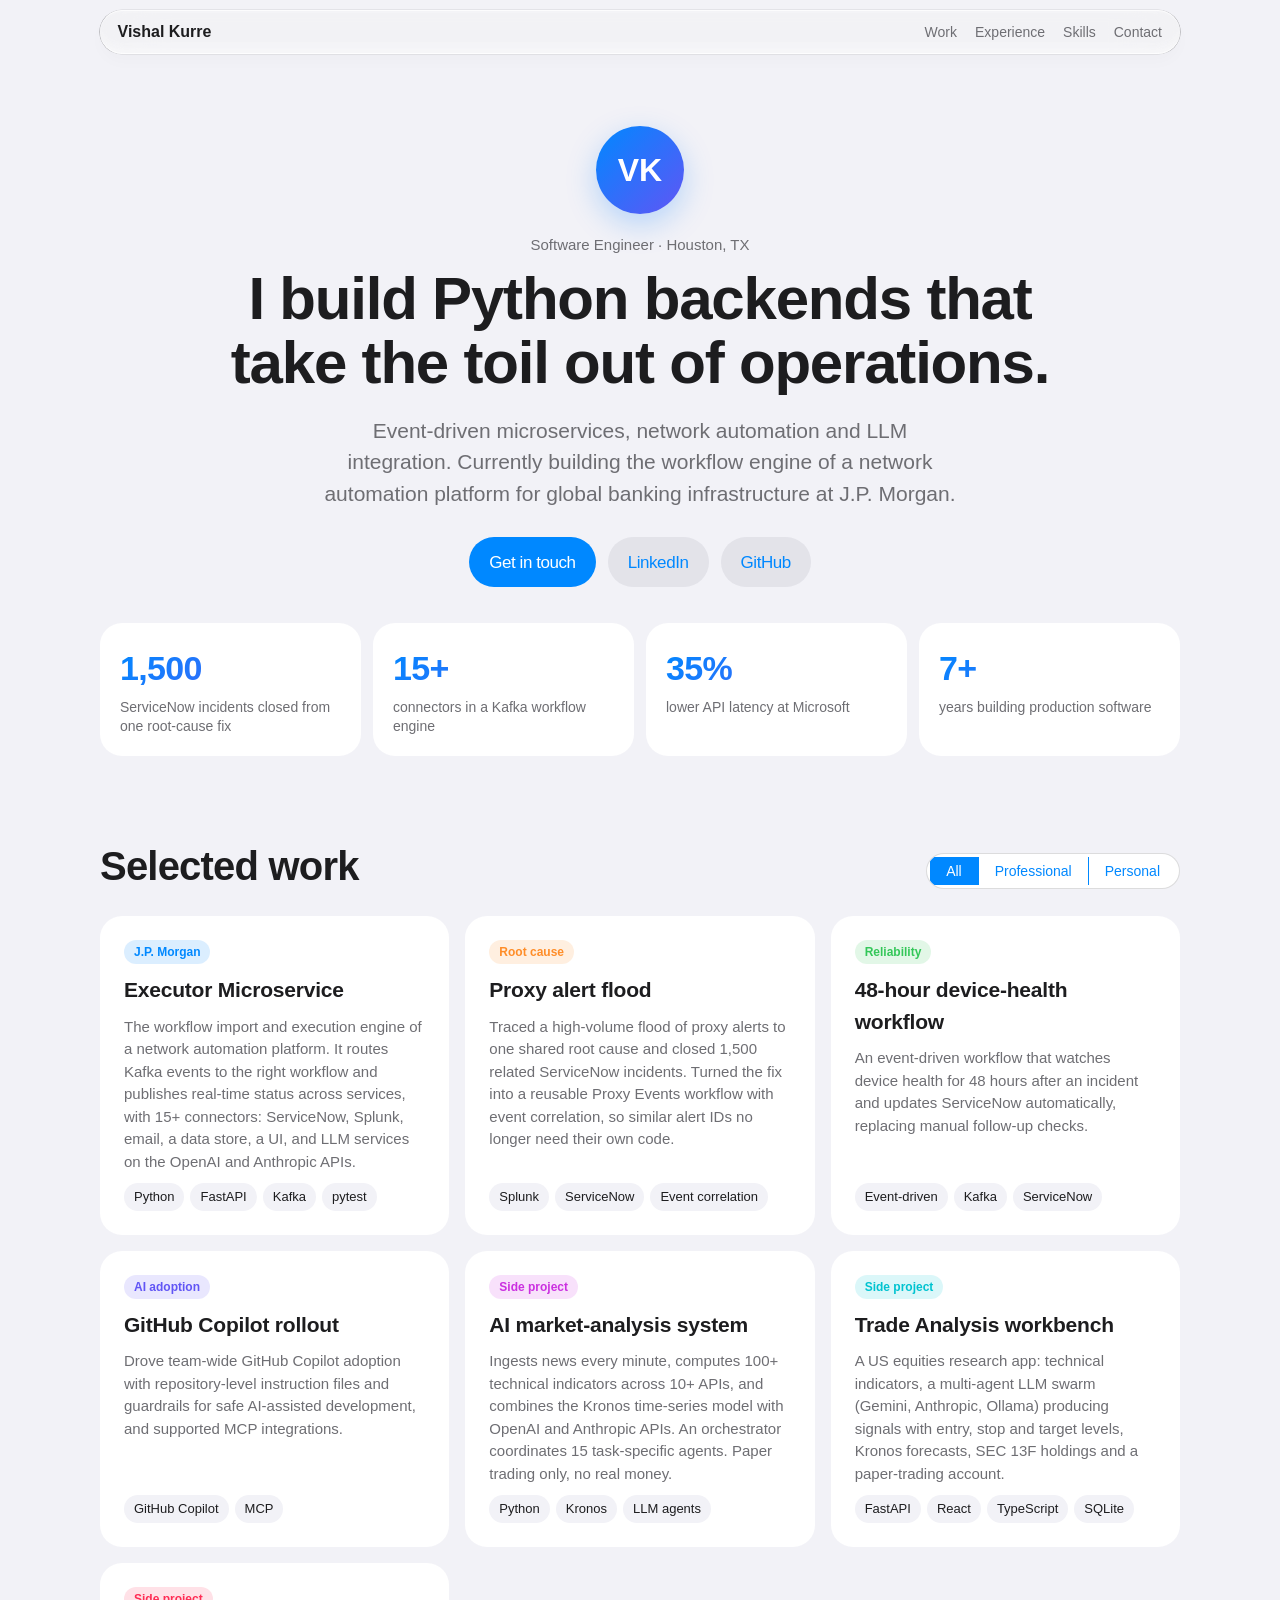
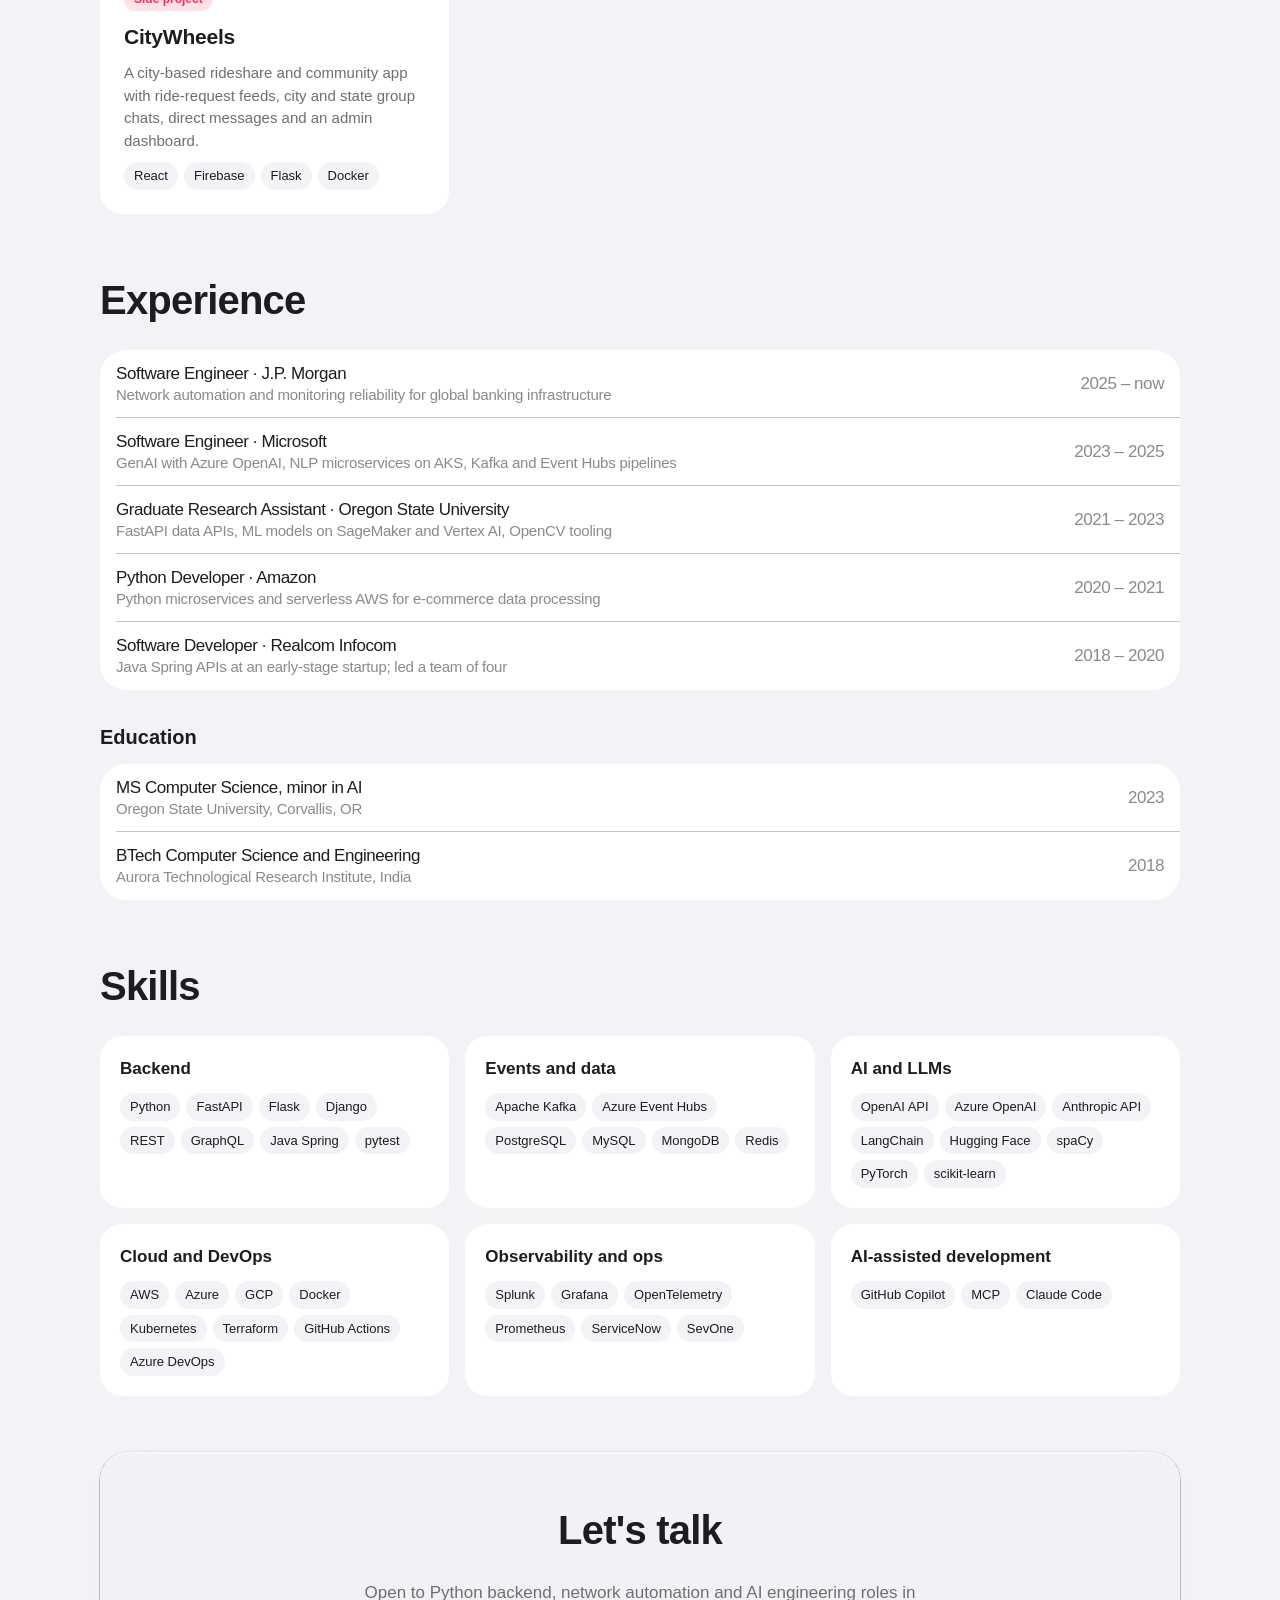
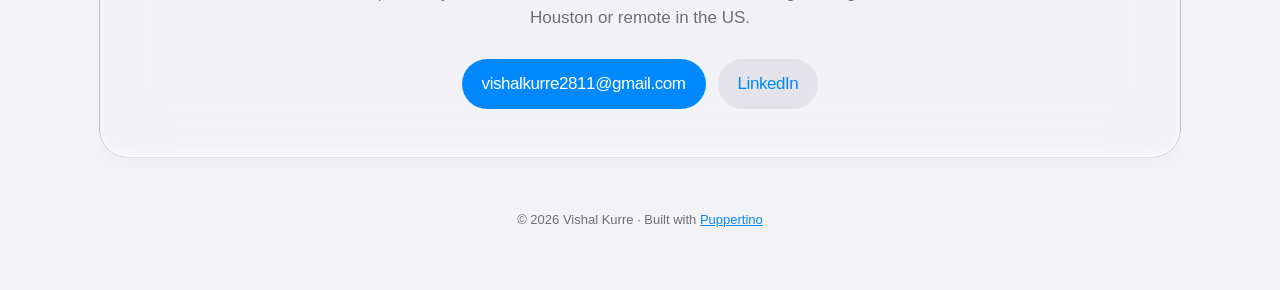
==== index.html @ 37b9452c "Add portfolio site built with Puppertino Co-Authored-By: Claude Opus 5.5 <noreply@anthropic.com>" ====
<!doctype html>
<html lang="en">
<head>
  <meta charset="utf-8">
  <meta name="viewport" content="width=device-width, initial-scale=1">
  <title>Vishal Kurre · Software Engineer</title>
  <meta name="description" content="Vishal Kurre, Software Engineer in Houston, TX. Python backends, event-driven microservices, network automation and LLM integration.">
  <meta property="og:title" content="Vishal Kurre · Software Engineer">
  <meta property="og:description" content="Python backends, event-driven microservices, network automation and LLM integration.">
  <meta property="og:type" content="website">
  <meta name="theme-color" content="#f2f2f7" media="(prefers-color-scheme: light)">
  <meta name="theme-color" content="#000000" media="(prefers-color-scheme: dark)">
  <link rel="icon" href="data:image/svg+xml,<svg xmlns='http://www.w3.org/2000/svg' viewBox='0 0 64 64'><rect width='64' height='64' rx='14' fill='%23007AFF'/><text x='32' y='42' font-family='-apple-system,Helvetica,Arial' font-size='28' font-weight='700' fill='white' text-anchor='middle'>VK</text></svg>">
  <link rel="stylesheet" href="assets/puppertino.css">
  <link rel="stylesheet" href="assets/styles.css">
</head>
<body class="p-auto-dark-mode">

  <header class="nav p-glass-sm">
    <div class="nav-inner">
      <a class="nav-brand" href="#top">Vishal Kurre</a>
      <nav class="nav-links" aria-label="Sections">
        <a href="#work">Work</a>
        <a href="#experience">Experience</a>
        <a href="#skills">Skills</a>
        <a href="#contact">Contact</a>
      </nav>
    </div>
  </header>

  <main id="top">

    <!-- Hero -->
    <section class="hero p-container">
      <div class="avatar" aria-hidden="true">VK</div>
      <p class="eyebrow">Software Engineer · Houston, TX</p>
      <h1 class="hero-title">I build Python backends that take the toil out of operations.</h1>
      <p class="hero-sub">
        Event-driven microservices, network automation and LLM integration.
        Currently building the workflow engine of a network automation platform
        for global banking infrastructure at J.P. Morgan.
      </p>
      <div class="hero-actions">
        <a class="p-button p-button-primary p-button-touch-large" href="mailto:vishalkurre2811@gmail.com">Get in touch</a>
        <a class="p-button p-button-secondary p-button-touch-large" href="https://www.linkedin.com/in/vishal-pradh/" target="_blank" rel="noopener">LinkedIn</a>
        <a class="p-button p-button-tinted p-button-touch-large" href="https://github.com/VishalKurre2811" target="_blank" rel="noopener">GitHub</a>
      </div>
    </section>

    <!-- Impact numbers -->
    <section class="stats p-container" aria-label="Highlights">
      <div class="stat"><span class="stat-num">1,500</span><span class="stat-label">ServiceNow incidents closed from one root-cause fix</span></div>
      <div class="stat"><span class="stat-num">15+</span><span class="stat-label">connectors in a Kafka workflow engine</span></div>
      <div class="stat"><span class="stat-num">35%</span><span class="stat-label">lower API latency at Microsoft</span></div>
      <div class="stat"><span class="stat-num">7+</span><span class="stat-label">years building production software</span></div>
    </section>

    <!-- Selected work -->
    <section id="work" class="section p-container">
      <div class="section-head">
        <h2 class="section-title">Selected work</h2>
        <div class="p-segmented-controls p-segmented-radius p-segmented-internal-radius filter" role="tablist" aria-label="Filter projects">
          <button class="active" role="tab" aria-selected="true" data-filter="all">All</button>
          <button role="tab" aria-selected="false" data-filter="work">Professional</button>
          <button role="tab" aria-selected="false" data-filter="personal">Personal</button>
        </div>
      </div>

      <div class="grid">
        <article class="card" data-kind="work">
          <span class="tag tag-blue">J.P. Morgan</span>
          <h3>Executor Microservice</h3>
          <p>The workflow import and execution engine of a network automation platform. It routes Kafka events to the right workflow and publishes real-time status across services, with 15+ connectors: ServiceNow, Splunk, email, a data store, a UI, and LLM services on the OpenAI and Anthropic APIs.</p>
          <ul class="chips"><li>Python</li><li>FastAPI</li><li>Kafka</li><li>pytest</li></ul>
        </article>

        <article class="card" data-kind="work">
          <span class="tag tag-orange">Root cause</span>
          <h3>Proxy alert flood</h3>
          <p>Traced a high-volume flood of proxy alerts to one shared root cause and closed 1,500 related ServiceNow incidents. Turned the fix into a reusable Proxy Events workflow with event correlation, so similar alert IDs no longer need their own code.</p>
          <ul class="chips"><li>Splunk</li><li>ServiceNow</li><li>Event correlation</li></ul>
        </article>

        <article class="card" data-kind="work">
          <span class="tag tag-green">Reliability</span>
          <h3>48-hour device-health workflow</h3>
          <p>An event-driven workflow that watches device health for 48 hours after an incident and updates ServiceNow automatically, replacing manual follow-up checks.</p>
          <ul class="chips"><li>Event-driven</li><li>Kafka</li><li>ServiceNow</li></ul>
        </article>

        <article class="card" data-kind="work">
          <span class="tag tag-indigo">AI adoption</span>
          <h3>GitHub Copilot rollout</h3>
          <p>Drove team-wide GitHub Copilot adoption with repository-level instruction files and guardrails for safe AI-assisted development, and supported MCP integrations.</p>
          <ul class="chips"><li>GitHub Copilot</li><li>MCP</li></ul>
        </article>

        <article class="card" data-kind="personal">
          <span class="tag tag-purple">Side project</span>
          <h3>AI market-analysis system</h3>
          <p>Ingests news every minute, computes 100+ technical indicators across 10+ APIs, and combines the Kronos time-series model with OpenAI and Anthropic APIs. An orchestrator coordinates 15 task-specific agents. Paper trading only, no real money.</p>
          <ul class="chips"><li>Python</li><li>Kronos</li><li>LLM agents</li></ul>
        </article>

        <article class="card" data-kind="personal">
          <span class="tag tag-teal">Side project</span>
          <h3>Trade Analysis workbench</h3>
          <p>A US equities research app: technical indicators, a multi-agent LLM swarm (Gemini, Anthropic, Ollama) producing signals with entry, stop and target levels, Kronos forecasts, SEC 13F holdings and a paper-trading account.</p>
          <ul class="chips"><li>FastAPI</li><li>React</li><li>TypeScript</li><li>SQLite</li></ul>
        </article>

        <article class="card" data-kind="personal">
          <span class="tag tag-pink">Side project</span>
          <h3>CityWheels</h3>
          <p>A city-based rideshare and community app with ride-request feeds, city and state group chats, direct messages and an admin dashboard.</p>
          <ul class="chips"><li>React</li><li>Firebase</li><li>Flask</li><li>Docker</li></ul>
        </article>
      </div>
    </section>

    <!-- Experience -->
    <section id="experience" class="section p-container">
      <h2 class="section-title">Experience</h2>
      <ul class="p-list p-list-touch p-list-inset exp">
        <li class="p-list-row">
          <div class="p-list-label">
            <span class="p-list-title">Software Engineer · J.P. Morgan</span>
            <span class="p-list-subtitle">Network automation and monitoring reliability for global banking infrastructure</span>
          </div>
          <span class="p-list-detail">2025 – now</span>
        </li>
        <li class="p-list-row">
          <div class="p-list-label">
            <span class="p-list-title">Software Engineer · Microsoft</span>
            <span class="p-list-subtitle">GenAI with Azure OpenAI, NLP microservices on AKS, Kafka and Event Hubs pipelines</span>
          </div>
          <span class="p-list-detail">2023 – 2025</span>
        </li>
        <li class="p-list-row">
          <div class="p-list-label">
            <span class="p-list-title">Graduate Research Assistant · Oregon State University</span>
            <span class="p-list-subtitle">FastAPI data APIs, ML models on SageMaker and Vertex AI, OpenCV tooling</span>
          </div>
          <span class="p-list-detail">2021 – 2023</span>
        </li>
        <li class="p-list-row">
          <div class="p-list-label">
            <span class="p-list-title">Python Developer · Amazon</span>
            <span class="p-list-subtitle">Python microservices and serverless AWS for e-commerce data processing</span>
          </div>
          <span class="p-list-detail">2020 – 2021</span>
        </li>
        <li class="p-list-row">
          <div class="p-list-label">
            <span class="p-list-title">Software Developer · Realcom Infocom</span>
            <span class="p-list-subtitle">Java Spring APIs at an early-stage startup; led a team of four</span>
          </div>
          <span class="p-list-detail">2018 – 2020</span>
        </li>
      </ul>

      <h3 class="sub-title">Education</h3>
      <ul class="p-list p-list-touch p-list-inset exp">
        <li class="p-list-row">
          <div class="p-list-label">
            <span class="p-list-title">MS Computer Science, minor in AI</span>
            <span class="p-list-subtitle">Oregon State University, Corvallis, OR</span>
          </div>
          <span class="p-list-detail">2023</span>
        </li>
        <li class="p-list-row">
          <div class="p-list-label">
            <span class="p-list-title">BTech Computer Science and Engineering</span>
            <span class="p-list-subtitle">Aurora Technological Research Institute, India</span>
          </div>
          <span class="p-list-detail">2018</span>
        </li>
      </ul>
    </section>

    <!-- Skills -->
    <section id="skills" class="section p-container">
      <h2 class="section-title">Skills</h2>
      <div class="skills">
        <div class="skill-group">
          <h3>Backend</h3>
          <ul class="chips"><li>Python</li><li>FastAPI</li><li>Flask</li><li>Django</li><li>REST</li><li>GraphQL</li><li>Java Spring</li><li>pytest</li></ul>
        </div>
        <div class="skill-group">
          <h3>Events and data</h3>
          <ul class="chips"><li>Apache Kafka</li><li>Azure Event Hubs</li><li>PostgreSQL</li><li>MySQL</li><li>MongoDB</li><li>Redis</li></ul>
        </div>
        <div class="skill-group">
          <h3>AI and LLMs</h3>
          <ul class="chips"><li>OpenAI API</li><li>Azure OpenAI</li><li>Anthropic API</li><li>LangChain</li><li>Hugging Face</li><li>spaCy</li><li>PyTorch</li><li>scikit-learn</li></ul>
        </div>
        <div class="skill-group">
          <h3>Cloud and DevOps</h3>
          <ul class="chips"><li>AWS</li><li>Azure</li><li>GCP</li><li>Docker</li><li>Kubernetes</li><li>Terraform</li><li>GitHub Actions</li><li>Azure DevOps</li></ul>
        </div>
        <div class="skill-group">
          <h3>Observability and ops</h3>
          <ul class="chips"><li>Splunk</li><li>Grafana</li><li>OpenTelemetry</li><li>Prometheus</li><li>ServiceNow</li><li>SevOne</li></ul>
        </div>
        <div class="skill-group">
          <h3>AI-assisted development</h3>
          <ul class="chips"><li>GitHub Copilot</li><li>MCP</li><li>Claude Code</li></ul>
        </div>
      </div>
    </section>

    <!-- Contact -->
    <section id="contact" class="section p-container">
      <div class="contact p-glass-sm">
        <h2 class="section-title">Let's talk</h2>
        <p>Open to Python backend, network automation and AI engineering roles in Houston or remote in the US.</p>
        <div class="hero-actions">
          <a class="p-button p-button-primary p-button-touch-large" href="mailto:vishalkurre2811@gmail.com">vishalkurre2811@gmail.com</a>
          <a class="p-button p-button-secondary p-button-touch-large" href="https://www.linkedin.com/in/vishal-pradh/" target="_blank" rel="noopener">LinkedIn</a>
        </div>
      </div>
    </section>
  </main>

  <footer class="footer p-container">
    <p>© 2026 Vishal Kurre · Built with <a href="https://github.com/codedgar/Puppertino" target="_blank" rel="noopener">Puppertino</a></p>
  </footer>

  <script>
    // Project filter for the segmented control
    document.querySelectorAll('.filter button').forEach(function (btn) {
      btn.addEventListener('click', function () {
        document.querySelectorAll('.filter button').forEach(function (b) {
          b.classList.toggle('active', b === btn);
          b.setAttribute('aria-selected', b === btn);
        });
        var f = btn.dataset.filter;
        document.querySelectorAll('.grid .card').forEach(function (c) {
          c.hidden = f !== 'all' && c.dataset.kind !== f;
        });
      });
    });
  </script>
</body>
</html>
---- assets/puppertino.css ----
/* Puppertino v2.0.0 by codedgar (MIT License, see LICENSE). Subset bundled for this site. */
:root{
--p-strawberry: #c6262e;
--p-strawberry-100: #ff8c82;
--p-strawberry-300: #ed5353;
--p-strawberry-500: #c6262e;
--p-strawberry-700: #a10705;
--p-strawberry-900: #7a0000;

--p-orange: #f37329;
--p-orange-100: #ffc27d;
--p-orange-300: #ffa154;
--p-orange-500: #f37329;
--p-orange-700: #cc3b02;
--p-orange-900: #a62100;


--p-banana: #f9c440;
--p-banana-100: #fff394;
--p-banana-300: #ffe16b;
--p-banana-500: #f9c440;
--p-banana-700: #d48e15;
--p-banana-900: #ad5f00;

--p-lime: #68b723;
--p-lime-100: #d1ff82;
--p-lime-300: #9bdb4d;
--p-lime-500: #68b723;
--p-lime-700: #3a9104;
--p-lime-900: #206b00;

--p-mint: #28bca3;
--p-mint-100: #89ffdd;
--p-mint-300: #43d6b5;
--p-mint-500: #28bca3;
--p-mint-700: #0e9a83;
--p-mint-900: #007367;


--p-blueberry: #3689e6;
--p-blueberry-100: #8cd5ff;
--p-blueberry-300: #64baff;
--p-blueberry-500: #3689e6;
--p-blueberry-700: #0d52bf;
--p-blueberry-900: #002e99;

--p-grape: #a56de2;
--p-grape-100: #e4c6fa;
--p-grape-300: #cd9ef7;
--p-grape-500: #a56de2;
--p-grape-700: #7239b3;
--p-grape-900: #452981;

--p-bubblegum: #de3e80;
--p-bubblegum-100: #fe9ab8;
--p-bubblegum-300: #f4679d;
--p-bubblegum-500: #de3e80;
--p-bubblegum-700: #bc245d;
--p-bubblegum-900: #910e38;


--p-cocoa: #715344;
--p-cocoa-100: #a3907c;
--p-cocoa-300: #8a715e;
--p-cocoa-500: #715344;
--p-cocoa-700: #57392d;
--p-cocoa-900: #3d211b;

--p-silver: #abacae;
--p-silver-100: #fafafa;
--p-silver-300: #d4d4d4;
--p-silver-500: #abacae;
--p-silver-700: #7e8087;
--p-silver-900: #555761;

--p-slate: #485a6c;
--p-slate-100: #95a3ab;
--p-slate-300: #667885;
--p-slate-500: #485a6c;
--p-slate-700: #273445;
--p-slate-900: #0e141f;


--p-dark: #333;
--p-dark-100: #666;
--p-dark-300: #4d4d4d;
--p-dark-500: #333;
--p-dark-700: #1a1a1a;
--p-dark-900: #000;


--p-apple-red: rgb(255, 59 , 48);
--p-apple-red-dark: rgb(255, 69 , 58);
--p-apple-orange: rgb(255,149,0);
--p-apple-orange-dark: rgb(255,159,10);
--p-apple-yellow: rgb(255,204,0);
--p-apple-yellow-dark: rgb(255,214,10);
--p-apple-green: rgb(40,205,65);
--p-apple-green-dark: rgb(40,215,75);
--p-apple-mint: rgb(0,199,190);
--p-apple-mint-dark: rgb(102,212,207);
--p-apple-teal: rgb(89, 173, 196);
--p-apple-teal-dark: rgb(106, 196, 220);
--p-apple-cyan: rgb(85,190,240);
--p-apple-cyan-dark: rgb(90,200,245);
--p-apple-blue: rgb(0, 122, 255);
--p-apple-blue-dark: rgb(10, 132, 255);
--p-apple-indigo: rgb(88, 86, 214);
--p-apple-indigo-dark: rgb(94, 92, 230);
--p-apple-purple: rgb(175, 82, 222);
--p-apple-purple-dark: rgb(191, 90, 242);
--p-apple-pink: rgb(255, 45, 85);
--p-apple-pink-dark: rgb(255, 55, 95);
--p-apple-brown: rgb(162, 132, 94);
--p-apple-brown-dark: rgb(172, 142, 104);
--p-apple-gray: rgb(142, 142, 147);
--p-apple-gray-dark: rgb(152, 152, 157);

}


/*
APPLE OFFICIAL COLORS
*/

.p-apple-red{
  background: rgb(255, 59 , 48);
}

.p-apple-red-dark{
  background: rgb(255, 69 , 58);
}

.p-apple-orange{
  background: rgb(255,149,0);
}

.p-apple-orange-dark{
  background: rgb(255,159,10);
}

.p-apple-yellow{
  background: rgb(255,204,0);
}

.p-apple-yellow-dark{
  background: rgb(255,214,10);
}

.p-apple-green{
  background: rgb(40,205,65);
}

.p-apple-green-dark{
  background: rgb(40,215,75);
}

.p-apple-mint{
  background: rgb(0,199,190);
}

.p-apple-mint-dark{
  background: rgb(102,212,207);
}

.p-apple-teal{
  background: rgb(89, 173, 196);
}

.p-apple-teal-dark{
  background: rgb(106, 196, 220);
}

.p-apple-cyan{
  background: rgb(85,190,240);
}

.p-apple-cyan-dark{
  background: rgb(90,200,245);
}

.p-apple-blue{
  background: rgb(0, 122, 255);
}

.p-apple-blue-dark{
  background: rgb(10, 132, 255);
}

.p-apple-indigo{
  background: rgb(88, 86, 214);
}

.p-apple-indigo-dark{
  background: rgb(94, 92, 230);
}

.p-apple-purple{
  background: rgb(175, 82, 222);
}

.p-apple-purple-dark{
  background: rgb(191, 90, 242);
}

.p-apple-pink{
  background: rgb(255, 45, 85);
}

.p-apple-pink-dark{
  background: rgb(255, 55, 95);
}

.p-apple-brown{
  background: rgb(162, 132, 94);
}

.p-apple-brown-dark{
  background: rgb(172, 142, 104);
}

.p-apple-gray{
  background: rgb(142, 142, 147);
}

.p-apple-gray-dark{
  background: rgb(152, 152, 157);
}

.p-apple-red-color{
  color: rgb(255, 59 , 48);
}

.p-apple-red-dark-color{
  color: rgb(255, 69 , 58);
}

.p-apple-orange-color{
  color: rgb(255,149,0);
}

.p-apple-orange-dark-color{
  color: rgb(255,159,10);
}

.p-apple-yellow-color{
  color: rgb(255,204,0);
}

.p-apple-yellow-dark-color{
  color: rgb(255,214,10);
}

.p-apple-green-color{
  color: rgb(40,205,65);
}

.p-apple-green-dark-color{
  color: rgb(40,215,75);
}

.p-apple-mint-color{
  color: rgb(0,199,190);
}

.p-apple-mint-dark-color{
  color: rgb(102,212,207);
}

.p-apple-teal-color{
  color: rgb(89, 173, 196);
}

.p-apple-teal-dark-color{
  color: rgb(106, 196, 220);
}

.p-apple-cyan-color{
  color: rgb(85,190,240);
}

.p-apple-cyan-dark-color{
  color: rgb(90,200,245);
}

.p-apple-blue-color{
  color: rgb(0, 122, 255);
}

.p-apple-blue-dark-color{
  color: rgb(10, 132, 255);
}

.p-apple-indigo-color{
  color: rgb(88, 86, 214);
}

.p-apple-indigo-dark-color{
  color: rgb(94, 92, 230);
}

.p-apple-purple-color{
  color: rgb(175, 82, 222);
}

.p-apple-purple-dark-color{
  color: rgb(191, 90, 242);
}

.p-apple-pink-color{
  color: rgb(255, 45, 85);
}

.p-apple-pink-dark-color{
  color: rgb(255, 55, 95);
}

.p-apple-brown-color{
  color: rgb(162, 132, 94);
}

.p-apple-brown-dark-color{
  color: rgb(172, 142, 104);
}

.p-apple-gray-color{
  color: rgb(142, 142, 147);
}

.p-apple-gray-dark-color{
  color: rgb(152, 152, 157);
}

.p-strawberry {
  background: #c6262e;
}

.p-strawberry-100 {
  background: #ff8c82;
}

.p-strawberry-300 {
  background: #ed5353;
}

.p-strawberry-500 {
  background: #c6262e;
}

.p-strawberry-700 {
  background: #a10705;
}

.p-strawberry-900 {
  background: #7a0000;
}

.p-orange {
  background: #f37329;
}

.p-orange-100 {
  background: #ffc27d;
}

.p-orange-300 {
  background: #ffa154;
}

.p-orange-500 {
  background: #f37329;
}

.p-orange-700 {
  background: #cc3b02;
}

.p-orange-900 {
  background: #a62100;
}

.p-banana {
  background: #f9c440;
}

.p-banana-100 {
  background: #fff394;
}

.p-banana-300 {
  background: #ffe16b;
}

.p-banana-500 {
  background: #f9c440;
}

.p-banana-700 {
  background: #d48e15;
}

.p-banana-900 {
  background: #ad5f00;
}

.p-lime {
  background: #68b723;
}

.p-lime-100 {
  background: #d1ff82;
}

.p-lime-300 {
  background: #9bdb4d;
}

.p-lime-500 {
  background: #68b723;
}

.p-lime-700 {
  background: #3a9104;
}

.p-lime-900 {
  background: #206b00;
}

.p-mint {
  background: #28bca3;
}

.p-mint-100 {
  background: #89ffdd;
}

.p-mint-300 {
  background: #43d6b5;
}

.p-mint-500 {
  background: #28bca3;
}

.p-mint-700 {
  background: #0e9a83;
}

.p-mint-900 {
  background: #007367;
}

.p-blueberry {
  background: #3689e6;
}

.p-blueberry-100 {
  background: #8cd5ff;
}

.p-blueberry-300 {
  background: #64baff;
}

.p-blueberry-500 {
  background: #3689e6;
}

.p-blueberry-700 {
  background: #0d52bf;
}

.p-blueberry-900 {
  background: #002e99;
}

.p-grape {
  background: #a56de2;
}

.p-grape-100 {
  background: #e4c6fa;
}

.p-grape-300 {
  background: #cd9ef7;
}

.p-grape-500 {
  background: #a56de2;
}

.p-grape-700 {
  background: #7239b3;
}

.p-grape-900 {
  background: #452981;
}

.p-bubblegum {
  background: #de3e80;
}

.p-bubblegum-100 {
  background: #fe9ab8;
}

.p-bubblegum-300 {
  background: #f4679d;
}

.p-bubblegum-500 {
  background: #de3e80;
}

.p-bubblegum-700 {
  background: #bc245d;
}

.p-bubblegum-900 {
  background: #910e38;
}

.p-cocoa {
  background: #715344;
}

.p-cocoa-100 {
  background: #a3907c;
}

.p-cocoa-300 {
  background: #8a715e;
}

.p-cocoa-500 {
  background: #715344;
}

.p-cocoa-700 {
  background: #57392d;
}

.p-cocoa-900 {
  background: #3d211b;
}

.p-silver {
  background: #abacae;
}

.p-silver-100 {
  background: #fafafa;
}

.p-silver-300 {
  background: #d4d4d4;
}

.p-silver-500 {
  background: #abacae;
}

.p-silver-700 {
  background: #7e8087;
}

.p-silver-900 {
  background: #555761;
}

.p-slate {
  background: #485a6c;
}

.p-slate-100 {
  background: #95a3ab;
}

.p-slate-300 {
  background: #667885;
}

.p-slate-500 {
  background: #485a6c;
}

.p-slate-700 {
  background: #273445;
}

.p-slate-900 {
  background: #0e141f;
}

.p-dark {
  background: #333;
}

.p-dark-100 {
  background: #666;
  /* hehe */
}

.p-dark-300 {
  background: #4d4d4d;
}

.p-dark-500 {
  background: #333;
}

.p-dark-700 {
  background: #1a1a1a;
}

.p-dark-900 {
  background: #000;
}

.p-white{
  background: #fff;
}

.p-strawberry-color {
  color: #c6262e;
}

.p-strawberry-100-color {
  color: #ff8c82;
}

.p-strawberry-300-color {
  color: #ed5353;
}

.p-strawberry-500-color {
  color: #c6262e;
}

.p-strawberry-700-color {
  color: #a10705;
}

.p-strawberry-900-color {
  color: #7a0000;
}

.p-orange-color {
  color: #f37329;
}

.p-orange-100-color {
  color: #ffc27d;
}

.p-orange-300-color {
  color: #ffa154;
}

.p-orange-500-color {
  color: #f37329;
}

.p-orange-700-color {
  color: #cc3b02;
}

.p-orange-900-color {
  color: #a62100;
}

.p-banana-color {
  color: #f9c440;
}

.p-banana-100-color {
  color: #fff394;
}

.p-banana-300-color {
  color: #ffe16b;
}

.p-banana-500-color {
  color: #f9c440;
}

.p-banana-700-color {
  color: #d48e15;
}

.p-banana-900-color {
  color: #ad5f00;
}

.p-lime-color {
  color: #68b723;
}

.p-lime-100-color {
  color: #d1ff82;
}

.p-lime-300-color {
  color: #9bdb4d;
}

.p-lime-500-color {
  color: #68b723;
}

.p-lime-700-color {
  color: #3a9104;
}

.p-lime-900-color {
  color: #206b00;
}

.p-mint-color {
  color: #28bca3;
}

.p-mint-100-color {
  color: #89ffdd;
}

.p-mint-300-color {
  color: #43d6b5;
}

.p-mint-500-color {
  color: #28bca3;
}

.p-mint-700-color {
  color: #0e9a83;
}

.p-mint-900-color {
  color: #007367;
}

.p-blueberry-color {
  color: #3689e6;
}

.p-blueberry-100-color {
  color: #8cd5ff;
}

.p-blueberry-300-color {
  color: #64baff;
}

.p-blueberry-500-color {
  color: #3689e6;
}

.p-blueberry-700-color {
  color: #0d52bf;
}

.p-blueberry-900-color {
  color: #002e99;
}

.p-grape-color {
  color: #a56de2;
}

.p-grape-100-color {
  color: #e4c6fa;
}

.p-grape-300-color {
  color: #cd9ef7;
}

.p-grape-500-color {
  color: #a56de2;
}

.p-grape-700-color {
  color: #7239b3;
}

.p-grape-900-color {
  color: #452981;
}

.p-bubblegum-color {
  color: #de3e80;
}

.p-bubblegum-100-color {
  color: #fe9ab8;
}

.p-bubblegum-300-color {
  color: #f4679d;
}

.p-bubblegum-500-color {
  color: #de3e80;
}

.p-bubblegum-700-color {
  color: #bc245d;
}

.p-bubblegum-900-color {
  color: #910e38;
}

.p-cocoa-color {
  color: #715344;
}

.p-cocoa-100-color {
  color: #a3907c;
}

.p-cocoa-300-color {
  color: #8a715e;
}

.p-cocoa-500-color {
  color: #715344;
}

.p-cocoa-700-color {
  color: #57392d;
}

.p-cocoa-900-color {
  color: #3d211b;
}

.p-silver-color {
  color: #abacae;
}

.p-silver-100-color {
  color: #fafafa;
}

.p-silver-300-color {
  color: #d4d4d4;
}

.p-silver-500-color {
  color: #abacae;
}

.p-silver-700-color {
  color: #7e8087;
}

.p-silver-900-color {
  color: #555761;
}

.p-slate-color {
  color: #485a6c;
}

.p-slate-100-color {
  color: #95a3ab;
}

.p-slate-300-color {
  color: #667885;
}

.p-slate-500-color {
  color: #485a6c;
}

.p-slate-700-color {
  color: #273445;
}

.p-slate-900-color {
  color: #0e141f;
}

.p-dark-color {
  color: #333;
}

.p-dark-100-color {
  color: #666;
  /* hehe */
}

.p-dark-300-color {
  color: #4d4d4d;
}

.p-dark-500-color {
  color: #333;
}

.p-dark-700-color {
  color: #1a1a1a;
}

.p-dark-900-color {
  color: #000;
}

.p-white-color{
  color: #fff;
}
/* ─────────────────────────────────────────────────────────────────────
   --p-color-current
   The shared tint signal every Puppertino color utility publishes.
   Components like .p-button-colored read this to retint when a color
   class is dropped on the element.

   inherits: false is intentional — without it, putting .p-strawberry
   on a card would silently retint every nested button. Locking the
   property to the element it's set on preserves the v1 cascade
   ergonomic: drop a color class directly on the target, nothing else
   inherits it.
   ───────────────────────────────────────────────────────────────────── */
@property --p-color-current {
  syntax: "<color>";
  inherits: false;
  /* The control tint blue. Registered properties always resolve, so the
     var() fallbacks downstream never fire. macOS 27 uses one blue for
     text, links, selection and control fills: #0088FF light, #0091FF
     dark (macOS 26 filled controls with #0D6FFF; that value is retired).
     The initial value only shows where the rule below cannot reach. */
  initial-value: #0088FF;
}

/* Appearance-aware default for --p-color-current.
   A non-inheriting registered property can't be flipped by setting it
   on .p-dark-mode, so every element sets its own default from
   --p-sys-blue, which does inherit and is redefined in each appearance
   scope below. :where() keeps this at zero specificity: any color class,
   component rule or inline style still wins, and a color class on a
   wrapper still doesn't leak into its children.
   It reads --p-sys-blue rather than --p-control-accent on purpose:
   components set --p-control-accent from --p-color-current, and reading
   it back here would be a cycle. */
:where(*, *::before, *::after) {
  --p-color-current: var(--p-sys-blue, #0088FF);
}

:root{
--p-white: #fff;
--p-strawberry: #c6262e;
--p-strawberry-100: #ff8c82;
--p-strawberry-300: #ed5353;
--p-strawberry-500: #c6262e;
--p-strawberry-700: #a10705;
--p-strawberry-900: #7a0000;

--p-orange: #f37329;
--p-orange-100: #ffc27d;
--p-orange-300: #ffa154;
--p-orange-500: #f37329;
--p-orange-700: #cc3b02;
--p-orange-900: #a62100;


--p-banana: #f9c440;
--p-banana-100: #fff394;
--p-banana-300: #ffe16b;
--p-banana-500: #f9c440;
--p-banana-700: #d48e15;
--p-banana-900: #ad5f00;

--p-lime: #68b723;
--p-lime-100: #d1ff82;
--p-lime-300: #9bdb4d;
--p-lime-500: #68b723;
--p-lime-700: #3a9104;
--p-lime-900: #206b00;

--p-mint: #28bca3;
--p-mint-100: #89ffdd;
--p-mint-300: #43d6b5;
--p-mint-500: #28bca3;
--p-mint-700: #0e9a83;
--p-mint-900: #007367;


--p-blueberry: #3689e6;
--p-blueberry-100: #8cd5ff;
--p-blueberry-300: #64baff;
--p-blueberry-500: #3689e6;
--p-blueberry-700: #0d52bf;
--p-blueberry-900: #002e99;

--p-grape: #a56de2;
--p-grape-100: #e4c6fa;
--p-grape-300: #cd9ef7;
--p-grape-500: #a56de2;
--p-grape-700: #7239b3;
--p-grape-900: #452981;

--p-bubblegum: #de3e80;
--p-bubblegum-100: #fe9ab8;
--p-bubblegum-300: #f4679d;
--p-bubblegum-500: #de3e80;
--p-bubblegum-700: #bc245d;
--p-bubblegum-900: #910e38;


--p-cocoa: #715344;
--p-cocoa-100: #a3907c;
--p-cocoa-300: #8a715e;
--p-cocoa-500: #715344;
--p-cocoa-700: #57392d;
--p-cocoa-900: #3d211b;

--p-silver: #abacae;
--p-silver-100: #fafafa;
--p-silver-300: #d4d4d4;
--p-silver-500: #abacae;
--p-silver-700: #7e8087;
--p-silver-900: #555761;

--p-slate: #485a6c;
--p-slate-100: #95a3ab;
--p-slate-300: #667885;
--p-slate-500: #485a6c;
--p-slate-700: #273445;
--p-slate-900: #0e141f;


--p-dark: #333;
--p-dark-100: #666;
--p-dark-300: #4d4d4d;
--p-dark-500: #333;
--p-dark-700: #1a1a1a;
--p-dark-900: #000;


--p-apple-red: rgb(255, 59 , 48);
--p-apple-red-dark: rgb(255, 69 , 58);
--p-apple-orange: rgb(255,149,0);
--p-apple-orange-dark: rgb(255,159,10);
--p-apple-yellow: rgb(255,204,0);
--p-apple-yellow-dark: rgb(255,214,10);
--p-apple-green: rgb(40,205,65);
--p-apple-green-dark: rgb(40,215,75);
--p-apple-mint: rgb(0,199,190);
--p-apple-mint-dark: rgb(102,212,207);
--p-apple-teal: rgb(89, 173, 196);
--p-apple-teal-dark: rgb(106, 196, 220);
--p-apple-cyan: rgb(85,190,240);
--p-apple-cyan-dark: rgb(90,200,245);
--p-apple-blue: rgb(0, 122, 255);
--p-apple-blue-dark: rgb(10, 132, 255);
--p-apple-indigo: rgb(88, 86, 214);
--p-apple-indigo-dark: rgb(94, 92, 230);
--p-apple-purple: rgb(175, 82, 222);
--p-apple-purple-dark: rgb(191, 90, 242);
--p-apple-pink: rgb(255, 45, 85);
--p-apple-pink-dark: rgb(255, 55, 95);
--p-apple-brown: rgb(162, 132, 94);
--p-apple-brown-dark: rgb(172, 142, 104);
--p-apple-gray: rgb(142, 142, 147);
--p-apple-gray-dark: rgb(152, 152, 157);

}


/*
APPLE OFFICIAL COLORS
Each class publishes --p-color-current so components like .p-button
can read it for tinting. Hex literals live exclusively in :root.
*/

.p-apple-red        { --p-color-current: var(--p-apple-red);        background: var(--p-color-current); }
.p-apple-red-dark   { --p-color-current: var(--p-apple-red-dark);   background: var(--p-color-current); }
.p-apple-orange     { --p-color-current: var(--p-apple-orange);     background: var(--p-color-current); }
.p-apple-orange-dark{ --p-color-current: var(--p-apple-orange-dark);background: var(--p-color-current); }
.p-apple-yellow     { --p-color-current: var(--p-apple-yellow);     background: var(--p-color-current); }
.p-apple-yellow-dark{ --p-color-current: var(--p-apple-yellow-dark);background: var(--p-color-current); }
.p-apple-green      { --p-color-current: var(--p-apple-green);      background: var(--p-color-current); }
.p-apple-green-dark { --p-color-current: var(--p-apple-green-dark); background: var(--p-color-current); }
.p-apple-mint       { --p-color-current: var(--p-apple-mint);       background: var(--p-color-current); }
.p-apple-mint-dark  { --p-color-current: var(--p-apple-mint-dark);  background: var(--p-color-current); }
.p-apple-teal       { --p-color-current: var(--p-apple-teal);       background: var(--p-color-current); }
.p-apple-teal-dark  { --p-color-current: var(--p-apple-teal-dark);  background: var(--p-color-current); }
.p-apple-cyan       { --p-color-current: var(--p-apple-cyan);       background: var(--p-color-current); }
.p-apple-cyan-dark  { --p-color-current: var(--p-apple-cyan-dark);  background: var(--p-color-current); }
.p-apple-blue       { --p-color-current: var(--p-apple-blue);       background: var(--p-color-current); }
.p-apple-blue-dark  { --p-color-current: var(--p-apple-blue-dark);  background: var(--p-color-current); }
.p-apple-indigo     { --p-color-current: var(--p-apple-indigo);     background: var(--p-color-current); }
.p-apple-indigo-dark{ --p-color-current: var(--p-apple-indigo-dark);background: var(--p-color-current); }
.p-apple-purple     { --p-color-current: var(--p-apple-purple);     background: var(--p-color-current); }
.p-apple-purple-dark{ --p-color-current: var(--p-apple-purple-dark);background: var(--p-color-current); }
.p-apple-pink       { --p-color-current: var(--p-apple-pink);       background: var(--p-color-current); }
.p-apple-pink-dark  { --p-color-current: var(--p-apple-pink-dark);  background: var(--p-color-current); }
.p-apple-brown      { --p-color-current: var(--p-apple-brown);      background: var(--p-color-current); }
.p-apple-brown-dark { --p-color-current: var(--p-apple-brown-dark); background: var(--p-color-current); }
.p-apple-gray       { --p-color-current: var(--p-apple-gray);       background: var(--p-color-current); }
.p-apple-gray-dark  { --p-color-current: var(--p-apple-gray-dark);  background: var(--p-color-current); }

.p-apple-red-color        { --p-color-current: var(--p-apple-red);        color: var(--p-color-current); }
.p-apple-red-dark-color   { --p-color-current: var(--p-apple-red-dark);   color: var(--p-color-current); }
.p-apple-orange-color     { --p-color-current: var(--p-apple-orange);     color: var(--p-color-current); }
.p-apple-orange-dark-color{ --p-color-current: var(--p-apple-orange-dark);color: var(--p-color-current); }
.p-apple-yellow-color     { --p-color-current: var(--p-apple-yellow);     color: var(--p-color-current); }
.p-apple-yellow-dark-color{ --p-color-current: var(--p-apple-yellow-dark);color: var(--p-color-current); }
.p-apple-green-color      { --p-color-current: var(--p-apple-green);      color: var(--p-color-current); }
.p-apple-green-dark-color { --p-color-current: var(--p-apple-green-dark); color: var(--p-color-current); }
.p-apple-mint-color       { --p-color-current: var(--p-apple-mint);       color: var(--p-color-current); }
.p-apple-mint-dark-color  { --p-color-current: var(--p-apple-mint-dark);  color: var(--p-color-current); }
.p-apple-teal-color       { --p-color-current: var(--p-apple-teal);       color: var(--p-color-current); }
.p-apple-teal-dark-color  { --p-color-current: var(--p-apple-teal-dark);  color: var(--p-color-current); }
.p-apple-cyan-color       { --p-color-current: var(--p-apple-cyan);       color: var(--p-color-current); }
.p-apple-cyan-dark-color  { --p-color-current: var(--p-apple-cyan-dark);  color: var(--p-color-current); }
.p-apple-blue-color       { --p-color-current: var(--p-apple-blue);       color: var(--p-color-current); }
.p-apple-blue-dark-color  { --p-color-current: var(--p-apple-blue-dark);  color: var(--p-color-current); }
.p-apple-indigo-color     { --p-color-current: var(--p-apple-indigo);     color: var(--p-color-current); }
.p-apple-indigo-dark-color{ --p-color-current: var(--p-apple-indigo-dark);color: var(--p-color-current); }
.p-apple-purple-color     { --p-color-current: var(--p-apple-purple);     color: var(--p-color-current); }
.p-apple-purple-dark-color{ --p-color-current: var(--p-apple-purple-dark);color: var(--p-color-current); }
.p-apple-pink-color       { --p-color-current: var(--p-apple-pink);       color: var(--p-color-current); }
.p-apple-pink-dark-color  { --p-color-current: var(--p-apple-pink-dark);  color: var(--p-color-current); }
.p-apple-brown-color      { --p-color-current: var(--p-apple-brown);      color: var(--p-color-current); }
.p-apple-brown-dark-color { --p-color-current: var(--p-apple-brown-dark); color: var(--p-color-current); }
.p-apple-gray-color       { --p-color-current: var(--p-apple-gray);       color: var(--p-color-current); }
.p-apple-gray-dark-color  { --p-color-current: var(--p-apple-gray-dark);  color: var(--p-color-current); }

/*
BRAND PALETTE — BACKGROUND UTILITIES
Each class publishes --p-color-current and reads from its :root token.
Hex literals live exclusively in :root. Drop one of these directly on
a component (button, badge, segmented control) to retint it.
*/

.p-strawberry     { --p-color-current: var(--p-strawberry);     background: var(--p-color-current); }
.p-strawberry-100 { --p-color-current: var(--p-strawberry-100); background: var(--p-color-current); }
.p-strawberry-300 { --p-color-current: var(--p-strawberry-300); background: var(--p-color-current); }
.p-strawberry-500 { --p-color-current: var(--p-strawberry-500); background: var(--p-color-current); }
.p-strawberry-700 { --p-color-current: var(--p-strawberry-700); background: var(--p-color-current); }
.p-strawberry-900 { --p-color-current: var(--p-strawberry-900); background: var(--p-color-current); }

.p-orange     { --p-color-current: var(--p-orange);     background: var(--p-color-current); }
.p-orange-100 { --p-color-current: var(--p-orange-100); background: var(--p-color-current); }
.p-orange-300 { --p-color-current: var(--p-orange-300); background: var(--p-color-current); }
.p-orange-500 { --p-color-current: var(--p-orange-500); background: var(--p-color-current); }
.p-orange-700 { --p-color-current: var(--p-orange-700); background: var(--p-color-current); }
.p-orange-900 { --p-color-current: var(--p-orange-900); background: var(--p-color-current); }

.p-banana     { --p-color-current: var(--p-banana);     background: var(--p-color-current); }
.p-banana-100 { --p-color-current: var(--p-banana-100); background: var(--p-color-current); }
.p-banana-300 { --p-color-current: var(--p-banana-300); background: var(--p-color-current); }
.p-banana-500 { --p-color-current: var(--p-banana-500); background: var(--p-color-current); }
.p-banana-700 { --p-color-current: var(--p-banana-700); background: var(--p-color-current); }
.p-banana-900 { --p-color-current: var(--p-banana-900); background: var(--p-color-current); }

.p-lime     { --p-color-current: var(--p-lime);     background: var(--p-color-current); }
.p-lime-100 { --p-color-current: var(--p-lime-100); background: var(--p-color-current); }
.p-lime-300 { --p-color-current: var(--p-lime-300); background: var(--p-color-current); }
.p-lime-500 { --p-color-current: var(--p-lime-500); background: var(--p-color-current); }
.p-lime-700 { --p-color-current: var(--p-lime-700); background: var(--p-color-current); }
.p-lime-900 { --p-color-current: var(--p-lime-900); background: var(--p-color-current); }

.p-mint     { --p-color-current: var(--p-mint);     background: var(--p-color-current); }
.p-mint-100 { --p-color-current: var(--p-mint-100); background: var(--p-color-current); }
.p-mint-300 { --p-color-current: var(--p-mint-300); background: var(--p-color-current); }
.p-mint-500 { --p-color-current: var(--p-mint-500); background: var(--p-color-current); }
.p-mint-700 { --p-color-current: var(--p-mint-700); background: var(--p-color-current); }
.p-mint-900 { --p-color-current: var(--p-mint-900); background: var(--p-color-current); }

.p-blueberry     { --p-color-current: var(--p-blueberry);     background: var(--p-color-current); }
.p-blueberry-100 { --p-color-current: var(--p-blueberry-100); background: var(--p-color-current); }
.p-blueberry-300 { --p-color-current: var(--p-blueberry-300); background: var(--p-color-current); }
.p-blueberry-500 { --p-color-current: var(--p-blueberry-500); background: var(--p-color-current); }
.p-blueberry-700 { --p-color-current: var(--p-blueberry-700); background: var(--p-color-current); }
.p-blueberry-900 { --p-color-current: var(--p-blueberry-900); background: var(--p-color-current); }

.p-grape     { --p-color-current: var(--p-grape);     background: var(--p-color-current); }
.p-grape-100 { --p-color-current: var(--p-grape-100); background: var(--p-color-current); }
.p-grape-300 { --p-color-current: var(--p-grape-300); background: var(--p-color-current); }
.p-grape-500 { --p-color-current: var(--p-grape-500); background: var(--p-color-current); }
.p-grape-700 { --p-color-current: var(--p-grape-700); background: var(--p-color-current); }
.p-grape-900 { --p-color-current: var(--p-grape-900); background: var(--p-color-current); }

.p-bubblegum     { --p-color-current: var(--p-bubblegum);     background: var(--p-color-current); }
.p-bubblegum-100 { --p-color-current: var(--p-bubblegum-100); background: var(--p-color-current); }
.p-bubblegum-300 { --p-color-current: var(--p-bubblegum-300); background: var(--p-color-current); }
.p-bubblegum-500 { --p-color-current: var(--p-bubblegum-500); background: var(--p-color-current); }
.p-bubblegum-700 { --p-color-current: var(--p-bubblegum-700); background: var(--p-color-current); }
.p-bubblegum-900 { --p-color-current: var(--p-bubblegum-900); background: var(--p-color-current); }

.p-cocoa     { --p-color-current: var(--p-cocoa);     background: var(--p-color-current); }
.p-cocoa-100 { --p-color-current: var(--p-cocoa-100); background: var(--p-color-current); }
.p-cocoa-300 { --p-color-current: var(--p-cocoa-300); background: var(--p-color-current); }
.p-cocoa-500 { --p-color-current: var(--p-cocoa-500); background: var(--p-color-current); }
.p-cocoa-700 { --p-color-current: var(--p-cocoa-700); background: var(--p-color-current); }
.p-cocoa-900 { --p-color-current: var(--p-cocoa-900); background: var(--p-color-current); }

.p-silver     { --p-color-current: var(--p-silver);     background: var(--p-color-current); }
.p-silver-100 { --p-color-current: var(--p-silver-100); background: var(--p-color-current); }
.p-silver-300 { --p-color-current: var(--p-silver-300); background: var(--p-color-current); }
.p-silver-500 { --p-color-current: var(--p-silver-500); background: var(--p-color-current); }
.p-silver-700 { --p-color-current: var(--p-silver-700); background: var(--p-color-current); }
.p-silver-900 { --p-color-current: var(--p-silver-900); background: var(--p-color-current); }

.p-slate     { --p-color-current: var(--p-slate);     background: var(--p-color-current); }
.p-slate-100 { --p-color-current: var(--p-slate-100); background: var(--p-color-current); }
.p-slate-300 { --p-color-current: var(--p-slate-300); background: var(--p-color-current); }
.p-slate-500 { --p-color-current: var(--p-slate-500); background: var(--p-color-current); }
.p-slate-700 { --p-color-current: var(--p-slate-700); background: var(--p-color-current); }
.p-slate-900 { --p-color-current: var(--p-slate-900); background: var(--p-color-current); }

.p-dark     { --p-color-current: var(--p-dark);     background: var(--p-color-current); }
.p-dark-100 { --p-color-current: var(--p-dark-100); background: var(--p-color-current); }
.p-dark-300 { --p-color-current: var(--p-dark-300); background: var(--p-color-current); }
.p-dark-500 { --p-color-current: var(--p-dark-500); background: var(--p-color-current); }
.p-dark-700 { --p-color-current: var(--p-dark-700); background: var(--p-color-current); }
.p-dark-900 { --p-color-current: var(--p-dark-900); background: var(--p-color-current); }

.p-white { --p-color-current: var(--p-white); background: var(--p-color-current); }

/*
BRAND PALETTE — TEXT COLOR UTILITIES
Same publication pattern as the background utilities. Drop one of
these on a text element (or a button that should retint via text)
and --p-color-current is exposed for any nested component to read.
*/

.p-strawberry-color     { --p-color-current: var(--p-strawberry);     color: var(--p-color-current); }
.p-strawberry-100-color { --p-color-current: var(--p-strawberry-100); color: var(--p-color-current); }
.p-strawberry-300-color { --p-color-current: var(--p-strawberry-300); color: var(--p-color-current); }
.p-strawberry-500-color { --p-color-current: var(--p-strawberry-500); color: var(--p-color-current); }
.p-strawberry-700-color { --p-color-current: var(--p-strawberry-700); color: var(--p-color-current); }
.p-strawberry-900-color { --p-color-current: var(--p-strawberry-900); color: var(--p-color-current); }

.p-orange-color     { --p-color-current: var(--p-orange);     color: var(--p-color-current); }
.p-orange-100-color { --p-color-current: var(--p-orange-100); color: var(--p-color-current); }
.p-orange-300-color { --p-color-current: var(--p-orange-300); color: var(--p-color-current); }
.p-orange-500-color { --p-color-current: var(--p-orange-500); color: var(--p-color-current); }
.p-orange-700-color { --p-color-current: var(--p-orange-700); color: var(--p-color-current); }
.p-orange-900-color { --p-color-current: var(--p-orange-900); color: var(--p-color-current); }

.p-banana-color     { --p-color-current: var(--p-banana);     color: var(--p-color-current); }
.p-banana-100-color { --p-color-current: var(--p-banana-100); color: var(--p-color-current); }
.p-banana-300-color { --p-color-current: var(--p-banana-300); color: var(--p-color-current); }
.p-banana-500-color { --p-color-current: var(--p-banana-500); color: var(--p-color-current); }
.p-banana-700-color { --p-color-current: var(--p-banana-700); color: var(--p-color-current); }
.p-banana-900-color { --p-color-current: var(--p-banana-900); color: var(--p-color-current); }

.p-lime-color     { --p-color-current: var(--p-lime);     color: var(--p-color-current); }
.p-lime-100-color { --p-color-current: var(--p-lime-100); color: var(--p-color-current); }
.p-lime-300-color { --p-color-current: var(--p-lime-300); color: var(--p-color-current); }
.p-lime-500-color { --p-color-current: var(--p-lime-500); color: var(--p-color-current); }
.p-lime-700-color { --p-color-current: var(--p-lime-700); color: var(--p-color-current); }
.p-lime-900-color { --p-color-current: var(--p-lime-900); color: var(--p-color-current); }

.p-mint-color     { --p-color-current: var(--p-mint);     color: var(--p-color-current); }
.p-mint-100-color { --p-color-current: var(--p-mint-100); color: var(--p-color-current); }
.p-mint-300-color { --p-color-current: var(--p-mint-300); color: var(--p-color-current); }
.p-mint-500-color { --p-color-current: var(--p-mint-500); color: var(--p-color-current); }
.p-mint-700-color { --p-color-current: var(--p-mint-700); color: var(--p-color-current); }
.p-mint-900-color { --p-color-current: var(--p-mint-900); color: var(--p-color-current); }

.p-blueberry-color     { --p-color-current: var(--p-blueberry);     color: var(--p-color-current); }
.p-blueberry-100-color { --p-color-current: var(--p-blueberry-100); color: var(--p-color-current); }
.p-blueberry-300-color { --p-color-current: var(--p-blueberry-300); color: var(--p-color-current); }
.p-blueberry-500-color { --p-color-current: var(--p-blueberry-500); color: var(--p-color-current); }
.p-blueberry-700-color { --p-color-current: var(--p-blueberry-700); color: var(--p-color-current); }
.p-blueberry-900-color { --p-color-current: var(--p-blueberry-900); color: var(--p-color-current); }

.p-grape-color     { --p-color-current: var(--p-grape);     color: var(--p-color-current); }
.p-grape-100-color { --p-color-current: var(--p-grape-100); color: var(--p-color-current); }
.p-grape-300-color { --p-color-current: var(--p-grape-300); color: var(--p-color-current); }
.p-grape-500-color { --p-color-current: var(--p-grape-500); color: var(--p-color-current); }
.p-grape-700-color { --p-color-current: var(--p-grape-700); color: var(--p-color-current); }
.p-grape-900-color { --p-color-current: var(--p-grape-900); color: var(--p-color-current); }

.p-bubblegum-color     { --p-color-current: var(--p-bubblegum);     color: var(--p-color-current); }
.p-bubblegum-100-color { --p-color-current: var(--p-bubblegum-100); color: var(--p-color-current); }
.p-bubblegum-300-color { --p-color-current: var(--p-bubblegum-300); color: var(--p-color-current); }
.p-bubblegum-500-color { --p-color-current: var(--p-bubblegum-500); color: var(--p-color-current); }
.p-bubblegum-700-color { --p-color-current: var(--p-bubblegum-700); color: var(--p-color-current); }
.p-bubblegum-900-color { --p-color-current: var(--p-bubblegum-900); color: var(--p-color-current); }

.p-cocoa-color     { --p-color-current: var(--p-cocoa);     color: var(--p-color-current); }
.p-cocoa-100-color { --p-color-current: var(--p-cocoa-100); color: var(--p-color-current); }
.p-cocoa-300-color { --p-color-current: var(--p-cocoa-300); color: var(--p-color-current); }
.p-cocoa-500-color { --p-color-current: var(--p-cocoa-500); color: var(--p-color-current); }
.p-cocoa-700-color { --p-color-current: var(--p-cocoa-700); color: var(--p-color-current); }
.p-cocoa-900-color { --p-color-current: var(--p-cocoa-900); color: var(--p-color-current); }

.p-silver-color     { --p-color-current: var(--p-silver);     color: var(--p-color-current); }
.p-silver-100-color { --p-color-current: var(--p-silver-100); color: var(--p-color-current); }
.p-silver-300-color { --p-color-current: var(--p-silver-300); color: var(--p-color-current); }
.p-silver-500-color { --p-color-current: var(--p-silver-500); color: var(--p-color-current); }
.p-silver-700-color { --p-color-current: var(--p-silver-700); color: var(--p-color-current); }
.p-silver-900-color { --p-color-current: var(--p-silver-900); color: var(--p-color-current); }

.p-slate-color     { --p-color-current: var(--p-slate);     color: var(--p-color-current); }
.p-slate-100-color { --p-color-current: var(--p-slate-100); color: var(--p-color-current); }
.p-slate-300-color { --p-color-current: var(--p-slate-300); color: var(--p-color-current); }
.p-slate-500-color { --p-color-current: var(--p-slate-500); color: var(--p-color-current); }
.p-slate-700-color { --p-color-current: var(--p-slate-700); color: var(--p-color-current); }
.p-slate-900-color { --p-color-current: var(--p-slate-900); color: var(--p-color-current); }

.p-dark-color     { --p-color-current: var(--p-dark);     color: var(--p-color-current); }
.p-dark-100-color { --p-color-current: var(--p-dark-100); color: var(--p-color-current); }
.p-dark-300-color { --p-color-current: var(--p-dark-300); color: var(--p-color-current); }
.p-dark-500-color { --p-color-current: var(--p-dark-500); color: var(--p-color-current); }
.p-dark-700-color { --p-color-current: var(--p-dark-700); color: var(--p-color-current); }
.p-dark-900-color { --p-color-current: var(--p-dark-900); color: var(--p-color-current); }

.p-white-color { --p-color-current: var(--p-white); color: var(--p-color-current); }

/* ─────────────────────────────────────────────────────────────────────
   macOS 27 / iOS 27 Color System
   Tokens following Apple's Liquid Glass color system. The macOS 27
   accents, fills and text levels are unchanged from macOS 26. iOS 27
   shares the twelve accents; the --p-ios-* tokens carry the iOS gray
   scale, labels, fills and separator, which differ from macOS.
   Legacy classes above remain for backwards compatibility.
   ───────────────────────────────────────────────────────────────────── */

:root {
  /* System accents (light) */
  --p-sys-red: #FF383C;
  --p-sys-orange: #FF8D28;
  --p-sys-yellow: #FFCC00;
  --p-sys-green: #34C759;
  --p-sys-mint: #00C8B3;
  --p-sys-teal: #00C3D0;
  --p-sys-cyan: #00C0E8;
  --p-sys-blue: #0088FF;
  --p-sys-indigo: #6155F5;
  --p-sys-purple: #CB30E0;
  --p-sys-pink: #FF2D55;
  --p-sys-brown: #AC7F5E;
  --p-sys-gray: #8E8E93;

  /* Semantic background tiers */
  --p-bg-primary: #FFFFFF;
  --p-bg-secondary: #F2F2F7;
  --p-bg-tertiary: #FFFFFF;
  --p-bg-grouped-primary: #F2F2F7;
  --p-bg-grouped-secondary: #FFFFFF;
  --p-bg-grouped-tertiary: #F2F2F7;

  /* Text hierarchy (6 levels) */
  --p-text-primary: rgba(0, 0, 0, 0.85);
  --p-text-secondary: rgba(0, 0, 0, 0.50);
  --p-text-tertiary: rgba(0, 0, 0, 0.25);
  --p-text-quaternary: rgba(0, 0, 0, 0.10);
  --p-text-quinary: rgba(0, 0, 0, 0.05);
  --p-text-seximal: rgba(0, 0, 0, 0.03);

  /* Fill levels (5 tiers) */
  --p-fill-primary: rgba(0, 0, 0, 0.10);
  --p-fill-secondary: rgba(0, 0, 0, 0.08);
  --p-fill-tertiary: rgba(0, 0, 0, 0.05);
  --p-fill-quaternary: rgba(0, 0, 0, 0.03);
  --p-fill-quinary: rgba(0, 0, 0, 0.02);

  /* Separators */
  --p-separator: rgba(60, 60, 67, 0.29);
  --p-separator-opaque: #C6C6C8;

  /* Link */
  --p-link: #0088FF;

  /* Control accent: the fill blue for buttons, switches, sliders,
     selected segments and every other tinted control. */
  --p-control-accent: #0088FF;

  /* Accent as text on a control with no fill of its own, sitting on a
     material: the borderless button label inside a vibrant surface.
     Darker than the fill in light mode (#0078F0, the vibrant blue) so
     thin glyphs keep their contrast over glass; in dark mode it is the
     control blue (#0091FF). */
  --p-control-accent-text: #0078F0;

  /* Keyboard focus band: 3.5px outside the control plus 1px inside it,
     both accent at 50%. Use as a box-shadow; add the control's own
     ring after it if it has one. */
  --p-focus-ring-color: rgba(0, 136, 255, 0.5);
  --p-focus-ring:
    0 0 0 3.5px var(--p-focus-ring-color),
    inset 0 0 0 1px var(--p-focus-ring-color);

  /* ── iOS (touch) tokens ──
     iOS 27 values that differ from macOS or that macOS has no use for.
     Desktop components keep the macOS tokens above. */

  /* iOS gray scale. Gray is #8E8E93 in both appearances on iOS (macOS
     dark gray is #98989F). */
  --p-ios-gray: #8E8E93;
  --p-ios-gray-2: #AEAEB2;
  --p-ios-gray-3: #C7C7CC;
  --p-ios-gray-4: #D1D1D6;
  --p-ios-gray-5: #E5E5EA;
  --p-ios-gray-6: #F2F2F7;

  /* iOS labels */
  --p-ios-label: #000000;
  --p-ios-label-secondary: rgba(60, 60, 67, 0.60);
  --p-ios-label-tertiary: rgba(60, 60, 67, 0.30);
  --p-ios-label-quaternary: rgba(60, 60, 67, 0.18);

  /* iOS fills: thin tints for controls (secondary for search fields,
     tertiary for gray buttons, quaternary for steppers) */
  --p-ios-fill: rgba(120, 120, 128, 0.20);
  --p-ios-fill-secondary: rgba(120, 120, 128, 0.16);
  --p-ios-fill-tertiary: rgba(118, 118, 128, 0.12);
  --p-ios-fill-quaternary: rgba(116, 116, 128, 0.08);

  /* iOS non-opaque separator: lighter than the macOS one */
  --p-ios-separator: rgba(0, 0, 0, 0.12);

  /* Elevated backgrounds: what sheets, popovers and modal cards sit on.
     Identical to the base tiers in light mode, one step lighter in dark
     mode, so layers read without shadows. */
  --p-bg-elevated-primary: #FFFFFF;
  --p-bg-elevated-secondary: #F2F2F7;
  --p-bg-elevated-tertiary: #FFFFFF;
  --p-bg-grouped-elevated-primary: #F2F2F7;
  --p-bg-grouped-elevated-secondary: #FFFFFF;
  --p-bg-grouped-elevated-tertiary: #F2F2F7;
}

.p-dark-mode,
[data-p-theme="darkmode"] {
  --p-sys-red: #FF4245;
  --p-sys-orange: #FF9230;
  --p-sys-yellow: #FFD600;
  --p-sys-green: #30D158;
  --p-sys-mint: #00DAC3;
  --p-sys-teal: #00D2E0;
  --p-sys-cyan: #3CD3FE;
  --p-sys-blue: #0091FF;
  --p-sys-indigo: #6D7CFF;
  --p-sys-purple: #DB34F2;
  --p-sys-pink: #FF375F;
  --p-sys-brown: #B78A66;
  --p-sys-gray: #98989F;

  --p-bg-primary: #000000;
  --p-bg-secondary: #1C1C1E;
  --p-bg-tertiary: #2C2C2E;
  --p-bg-grouped-primary: #000000;
  --p-bg-grouped-secondary: #1C1C1E;
  --p-bg-grouped-tertiary: #2C2C2E;

  --p-text-primary: rgba(255, 255, 255, 0.85);
  --p-text-secondary: rgba(255, 255, 255, 0.55);
  --p-text-tertiary: rgba(255, 255, 255, 0.25);
  --p-text-quaternary: rgba(255, 255, 255, 0.10);
  --p-text-quinary: rgba(255, 255, 255, 0.05);
  --p-text-seximal: rgba(255, 255, 255, 0.03);

  --p-fill-primary: rgba(255, 255, 255, 0.10);
  --p-fill-secondary: rgba(255, 255, 255, 0.08);
  --p-fill-tertiary: rgba(255, 255, 255, 0.05);
  --p-fill-quaternary: rgba(255, 255, 255, 0.03);
  --p-fill-quinary: rgba(255, 255, 255, 0.02);

  --p-separator: rgba(84, 84, 88, 0.60);
  --p-separator-opaque: #38383A;

  --p-link: #0091FF;

  --p-control-accent: #0091FF;
  --p-control-accent-text: #0091FF;
  --p-focus-ring-color: rgba(0, 145, 255, 0.5);
  --p-focus-ring:
    0 0 0 3.5px var(--p-focus-ring-color),
    inset 0 0 0 1px var(--p-focus-ring-color);

  --p-ios-gray: #8E8E93;
  --p-ios-gray-2: #636366;
  --p-ios-gray-3: #48484A;
  --p-ios-gray-4: #3A3A3C;
  --p-ios-gray-5: #2C2C2E;
  --p-ios-gray-6: #1C1C1E;
  --p-ios-label: #FFFFFF;
  --p-ios-label-secondary: rgba(235, 235, 245, 0.70);
  --p-ios-label-tertiary: rgba(235, 235, 245, 0.30);
  --p-ios-label-quaternary: rgba(235, 235, 245, 0.16);
  --p-ios-fill: rgba(120, 120, 128, 0.36);
  --p-ios-fill-secondary: rgba(120, 120, 128, 0.32);
  --p-ios-fill-tertiary: rgba(118, 118, 128, 0.24);
  --p-ios-fill-quaternary: rgba(118, 118, 128, 0.18);
  --p-ios-separator: rgba(255, 255, 255, 0.17);
  --p-bg-elevated-primary: #1C1C1E;
  --p-bg-elevated-secondary: #2C2C2E;
  --p-bg-elevated-tertiary: #3A3A3C;
  --p-bg-grouped-elevated-primary: #1C1C1E;
  --p-bg-grouped-elevated-secondary: #2C2C2E;
  --p-bg-grouped-elevated-tertiary: #3A3A3C;
}

@media (prefers-color-scheme: dark) {
  .p-auto-dark-mode {
    --p-sys-red: #FF4245;
    --p-sys-orange: #FF9230;
    --p-sys-yellow: #FFD600;
    --p-sys-green: #30D158;
    --p-sys-mint: #00DAC3;
    --p-sys-teal: #00D2E0;
    --p-sys-cyan: #3CD3FE;
    --p-sys-blue: #0091FF;
    --p-sys-indigo: #6D7CFF;
    --p-sys-purple: #DB34F2;
    --p-sys-pink: #FF375F;
    --p-sys-brown: #B78A66;
    --p-sys-gray: #98989F;

    --p-bg-primary: #000000;
    --p-bg-secondary: #1C1C1E;
    --p-bg-tertiary: #2C2C2E;
    --p-bg-grouped-primary: #000000;
    --p-bg-grouped-secondary: #1C1C1E;
    --p-bg-grouped-tertiary: #2C2C2E;

    --p-text-primary: rgba(255, 255, 255, 0.85);
    --p-text-secondary: rgba(255, 255, 255, 0.55);
    --p-text-tertiary: rgba(255, 255, 255, 0.25);
    --p-text-quaternary: rgba(255, 255, 255, 0.10);
    --p-text-quinary: rgba(255, 255, 255, 0.05);
    --p-text-seximal: rgba(255, 255, 255, 0.03);

    --p-fill-primary: rgba(255, 255, 255, 0.10);
    --p-fill-secondary: rgba(255, 255, 255, 0.08);
    --p-fill-tertiary: rgba(255, 255, 255, 0.05);
    --p-fill-quaternary: rgba(255, 255, 255, 0.03);
    --p-fill-quinary: rgba(255, 255, 255, 0.02);

    --p-separator: rgba(84, 84, 88, 0.60);
    --p-separator-opaque: #38383A;

    --p-link: #0091FF;

    --p-control-accent: #0091FF;
    --p-control-accent-text: #0091FF;
    --p-focus-ring-color: rgba(0, 145, 255, 0.5);
    --p-focus-ring:
      0 0 0 3.5px var(--p-focus-ring-color),
      inset 0 0 0 1px var(--p-focus-ring-color);

    --p-ios-gray: #8E8E93;
    --p-ios-gray-2: #636366;
    --p-ios-gray-3: #48484A;
    --p-ios-gray-4: #3A3A3C;
    --p-ios-gray-5: #2C2C2E;
    --p-ios-gray-6: #1C1C1E;
    --p-ios-label: #FFFFFF;
    --p-ios-label-secondary: rgba(235, 235, 245, 0.70);
    --p-ios-label-tertiary: rgba(235, 235, 245, 0.30);
    --p-ios-label-quaternary: rgba(235, 235, 245, 0.16);
    --p-ios-fill: rgba(120, 120, 128, 0.36);
    --p-ios-fill-secondary: rgba(120, 120, 128, 0.32);
    --p-ios-fill-tertiary: rgba(118, 118, 128, 0.24);
    --p-ios-fill-quaternary: rgba(118, 118, 128, 0.18);
    --p-ios-separator: rgba(255, 255, 255, 0.17);
    --p-bg-elevated-primary: #1C1C1E;
    --p-bg-elevated-secondary: #2C2C2E;
    --p-bg-elevated-tertiary: #3A3A3C;
    --p-bg-grouped-elevated-primary: #1C1C1E;
    --p-bg-grouped-elevated-secondary: #2C2C2E;
    --p-bg-grouped-elevated-tertiary: #3A3A3C;
  }
}

/* Light appearance scope: pins a region to light values inside a
   dark page, the inverse of .p-dark-mode. Mirrors the defaults above. */
.p-light-mode,
[data-p-theme="lightmode"] {
  --p-sys-red: #FF383C;
  --p-sys-orange: #FF8D28;
  --p-sys-yellow: #FFCC00;
  --p-sys-green: #34C759;
  --p-sys-mint: #00C8B3;
  --p-sys-teal: #00C3D0;
  --p-sys-cyan: #00C0E8;
  --p-sys-blue: #0088FF;
  --p-sys-indigo: #6155F5;
  --p-sys-purple: #CB30E0;
  --p-sys-pink: #FF2D55;
  --p-sys-brown: #AC7F5E;
  --p-sys-gray: #8E8E93;
  --p-bg-primary: #FFFFFF;
  --p-bg-secondary: #F2F2F7;
  --p-bg-tertiary: #FFFFFF;
  --p-bg-grouped-primary: #F2F2F7;
  --p-bg-grouped-secondary: #FFFFFF;
  --p-bg-grouped-tertiary: #F2F2F7;
  --p-text-primary: rgba(0, 0, 0, 0.85);
  --p-text-secondary: rgba(0, 0, 0, 0.50);
  --p-text-tertiary: rgba(0, 0, 0, 0.25);
  --p-text-quaternary: rgba(0, 0, 0, 0.10);
  --p-text-quinary: rgba(0, 0, 0, 0.05);
  --p-text-seximal: rgba(0, 0, 0, 0.03);
  --p-fill-primary: rgba(0, 0, 0, 0.10);
  --p-fill-secondary: rgba(0, 0, 0, 0.08);
  --p-fill-tertiary: rgba(0, 0, 0, 0.05);
  --p-fill-quaternary: rgba(0, 0, 0, 0.03);
  --p-fill-quinary: rgba(0, 0, 0, 0.02);
  --p-separator: rgba(60, 60, 67, 0.29);
  --p-separator-opaque: #C6C6C8;
  --p-link: #0088FF;
  --p-control-accent: #0088FF;
  --p-control-accent-text: #0078F0;
  --p-focus-ring-color: rgba(0, 136, 255, 0.5);
  --p-focus-ring:
    0 0 0 3.5px var(--p-focus-ring-color),
    inset 0 0 0 1px var(--p-focus-ring-color);

  --p-ios-gray: #8E8E93;
  --p-ios-gray-2: #AEAEB2;
  --p-ios-gray-3: #C7C7CC;
  --p-ios-gray-4: #D1D1D6;
  --p-ios-gray-5: #E5E5EA;
  --p-ios-gray-6: #F2F2F7;
  --p-ios-label: #000000;
  --p-ios-label-secondary: rgba(60, 60, 67, 0.60);
  --p-ios-label-tertiary: rgba(60, 60, 67, 0.30);
  --p-ios-label-quaternary: rgba(60, 60, 67, 0.18);
  --p-ios-fill: rgba(120, 120, 128, 0.20);
  --p-ios-fill-secondary: rgba(120, 120, 128, 0.16);
  --p-ios-fill-tertiary: rgba(118, 118, 128, 0.12);
  --p-ios-fill-quaternary: rgba(116, 116, 128, 0.08);
  --p-ios-separator: rgba(0, 0, 0, 0.12);
  --p-bg-elevated-primary: #FFFFFF;
  --p-bg-elevated-secondary: #F2F2F7;
  --p-bg-elevated-tertiary: #FFFFFF;
  --p-bg-grouped-elevated-primary: #F2F2F7;
  --p-bg-grouped-elevated-secondary: #FFFFFF;
  --p-bg-grouped-elevated-tertiary: #F2F2F7;
}

/* ─────────────────────────────────────────────────────────────────────
   Vibrant accents (macOS 27)
   Twelve accents for color that sits on a material (glass, menus,
   popovers, alerts) instead of an opaque background. Gray has no
   vibrant form.

   --p-vibrant-<color> is the source fill. Apple does not paint it
   flat: it composites it onto whatever is behind, in two steps:
     1. #808080 with mix-blend-mode: saturation (strips the hue of
        the backdrop, keeps its lightness),
     2. the source with mix-blend-mode: plus-darker in light mode
        (backdrop + source − 1: on white it is the source, on gray it
        darkens by the gray) or plus-lighter in dark mode (backdrop +
        source: on black it is the source, on gray it brightens).
   Use it as a layer, with mix-blend-mode: var(--p-vibrant-blend).

   --p-vibrant-<color>-resolved is the same recipe worked out over the
   macOS 27 overlay glass (#EBEBEB light, #1A1A1A dark): the flat
   color to use where a blend layer isn't possible, such as text.

   plus-lighter works in every current engine. plus-darker is Safari
   only; elsewhere --p-vibrant-blend falls back to multiply, which
   matches plus-darker exactly over white and stays within a few
   levels over light glass.
   ───────────────────────────────────────────────────────────────────── */

:root {
  --p-vibrant-blend-darker: plus-darker;
}

@supports not (mix-blend-mode: plus-darker) {
  :root {
    --p-vibrant-blend-darker: multiply;
  }
}

:root {
  --p-vibrant-red: #F52F32;
  --p-vibrant-orange: #F58625;
  --p-vibrant-yellow: #F5C200;
  --p-vibrant-green: #26BF4D;
  --p-vibrant-mint: #00BDA9;
  --p-vibrant-teal: #00B3BF;
  --p-vibrant-cyan: #00ABCF;
  --p-vibrant-blue: #0078F0;
  --p-vibrant-indigo: #5C50E6;
  --p-vibrant-purple: #B72BC9;
  --p-vibrant-pink: #F5234B;
  --p-vibrant-brown: #9E7354;

  --p-vibrant-red-resolved: #E11B1E;
  --p-vibrant-orange-resolved: #E17211;
  --p-vibrant-yellow-resolved: #E1AE00;
  --p-vibrant-green-resolved: #12AB39;
  --p-vibrant-mint-resolved: #00A995;
  --p-vibrant-teal-resolved: #009FAB;
  --p-vibrant-cyan-resolved: #0097BB;
  --p-vibrant-blue-resolved: #0064DC;
  --p-vibrant-indigo-resolved: #483CD2;
  --p-vibrant-purple-resolved: #A317B5;
  --p-vibrant-pink-resolved: #E10F37;
  --p-vibrant-brown-resolved: #8A5F40;

  --p-vibrant-blend: var(--p-vibrant-blend-darker);
}

.p-dark-mode,
[data-p-theme="darkmode"] {
  --p-vibrant-red: #FF4747;
  --p-vibrant-orange: #FF9E33;
  --p-vibrant-yellow: #FFE014;
  --p-vibrant-green: #3BDB63;
  --p-vibrant-mint: #2DE0CD;
  --p-vibrant-teal: #2DD7E0;
  --p-vibrant-cyan: #47D8FC;
  --p-vibrant-blue: #0A99FF;
  --p-vibrant-indigo: #7163FF;
  --p-vibrant-purple: #E647FC;
  --p-vibrant-pink: #FF4169;
  --p-vibrant-brown: #C29672;

  --p-vibrant-red-resolved: #FF6161;
  --p-vibrant-orange-resolved: #FFB84D;
  --p-vibrant-yellow-resolved: #FFFA2E;
  --p-vibrant-green-resolved: #55F57D;
  --p-vibrant-mint-resolved: #47FAE7;
  --p-vibrant-teal-resolved: #47F1FA;
  --p-vibrant-cyan-resolved: #61F2FF;
  --p-vibrant-blue-resolved: #24B3FF;
  --p-vibrant-indigo-resolved: #8B7DFF;
  --p-vibrant-purple-resolved: #FF61FF;
  --p-vibrant-pink-resolved: #FF5B83;
  --p-vibrant-brown-resolved: #DCB08C;

  --p-vibrant-blend: plus-lighter;
}

@media (prefers-color-scheme: dark) {
  .p-auto-dark-mode {
    --p-vibrant-red: #FF4747;
    --p-vibrant-orange: #FF9E33;
    --p-vibrant-yellow: #FFE014;
    --p-vibrant-green: #3BDB63;
    --p-vibrant-mint: #2DE0CD;
    --p-vibrant-teal: #2DD7E0;
    --p-vibrant-cyan: #47D8FC;
    --p-vibrant-blue: #0A99FF;
    --p-vibrant-indigo: #7163FF;
    --p-vibrant-purple: #E647FC;
    --p-vibrant-pink: #FF4169;
    --p-vibrant-brown: #C29672;

    --p-vibrant-red-resolved: #FF6161;
    --p-vibrant-orange-resolved: #FFB84D;
    --p-vibrant-yellow-resolved: #FFFA2E;
    --p-vibrant-green-resolved: #55F57D;
    --p-vibrant-mint-resolved: #47FAE7;
    --p-vibrant-teal-resolved: #47F1FA;
    --p-vibrant-cyan-resolved: #61F2FF;
    --p-vibrant-blue-resolved: #24B3FF;
    --p-vibrant-indigo-resolved: #8B7DFF;
    --p-vibrant-purple-resolved: #FF61FF;
    --p-vibrant-pink-resolved: #FF5B83;
    --p-vibrant-brown-resolved: #DCB08C;

    --p-vibrant-blend: plus-lighter;
  }
}

.p-light-mode,
[data-p-theme="lightmode"] {
  --p-vibrant-red: #F52F32;
  --p-vibrant-orange: #F58625;
  --p-vibrant-yellow: #F5C200;
  --p-vibrant-green: #26BF4D;
  --p-vibrant-mint: #00BDA9;
  --p-vibrant-teal: #00B3BF;
  --p-vibrant-cyan: #00ABCF;
  --p-vibrant-blue: #0078F0;
  --p-vibrant-indigo: #5C50E6;
  --p-vibrant-purple: #B72BC9;
  --p-vibrant-pink: #F5234B;
  --p-vibrant-brown: #9E7354;

  --p-vibrant-red-resolved: #E11B1E;
  --p-vibrant-orange-resolved: #E17211;
  --p-vibrant-yellow-resolved: #E1AE00;
  --p-vibrant-green-resolved: #12AB39;
  --p-vibrant-mint-resolved: #00A995;
  --p-vibrant-teal-resolved: #009FAB;
  --p-vibrant-cyan-resolved: #0097BB;
  --p-vibrant-blue-resolved: #0064DC;
  --p-vibrant-indigo-resolved: #483CD2;
  --p-vibrant-purple-resolved: #A317B5;
  --p-vibrant-pink-resolved: #E10F37;
  --p-vibrant-brown-resolved: #8A5F40;

  --p-vibrant-blend: var(--p-vibrant-blend-darker);
}

/* Background utility classes — also publish --p-color-current for components */
.p-sys-red    { --p-color-current: var(--p-sys-red);    background: var(--p-color-current); }
.p-sys-orange { --p-color-current: var(--p-sys-orange); background: var(--p-color-current); }
.p-sys-yellow { --p-color-current: var(--p-sys-yellow); background: var(--p-color-current); }
.p-sys-green  { --p-color-current: var(--p-sys-green);  background: var(--p-color-current); }
.p-sys-mint   { --p-color-current: var(--p-sys-mint);   background: var(--p-color-current); }
.p-sys-teal   { --p-color-current: var(--p-sys-teal);   background: var(--p-color-current); }
.p-sys-cyan   { --p-color-current: var(--p-sys-cyan);   background: var(--p-color-current); }
.p-sys-blue   { --p-color-current: var(--p-sys-blue);   background: var(--p-color-current); }
.p-sys-indigo { --p-color-current: var(--p-sys-indigo); background: var(--p-color-current); }
.p-sys-purple { --p-color-current: var(--p-sys-purple); background: var(--p-color-current); }
.p-sys-pink   { --p-color-current: var(--p-sys-pink);   background: var(--p-color-current); }
.p-sys-brown  { --p-color-current: var(--p-sys-brown);  background: var(--p-color-current); }
.p-sys-gray   { --p-color-current: var(--p-sys-gray);   background: var(--p-color-current); }

/* Text-color utility classes — also publish --p-color-current for components */
.p-sys-red-color    { --p-color-current: var(--p-sys-red);    color: var(--p-color-current); }
.p-sys-orange-color { --p-color-current: var(--p-sys-orange); color: var(--p-color-current); }
.p-sys-yellow-color { --p-color-current: var(--p-sys-yellow); color: var(--p-color-current); }
.p-sys-green-color  { --p-color-current: var(--p-sys-green);  color: var(--p-color-current); }
.p-sys-mint-color   { --p-color-current: var(--p-sys-mint);   color: var(--p-color-current); }
.p-sys-teal-color   { --p-color-current: var(--p-sys-teal);   color: var(--p-color-current); }
.p-sys-cyan-color   { --p-color-current: var(--p-sys-cyan);   color: var(--p-color-current); }
.p-sys-blue-color   { --p-color-current: var(--p-sys-blue);   color: var(--p-color-current); }
.p-sys-indigo-color { --p-color-current: var(--p-sys-indigo); color: var(--p-color-current); }
.p-sys-purple-color { --p-color-current: var(--p-sys-purple); color: var(--p-color-current); }
.p-sys-pink-color   { --p-color-current: var(--p-sys-pink);   color: var(--p-color-current); }
.p-sys-brown-color  { --p-color-current: var(--p-sys-brown);  color: var(--p-color-current); }
.p-sys-gray-color   { --p-color-current: var(--p-sys-gray);   color: var(--p-color-current); }

/* Text hierarchy utilities */
.p-text-primary { color: var(--p-text-primary); }
.p-text-secondary { color: var(--p-text-secondary); }
.p-text-tertiary { color: var(--p-text-tertiary); }
.p-text-quaternary { color: var(--p-text-quaternary); }
.p-text-quinary { color: var(--p-text-quinary); }
.p-text-seximal { color: var(--p-text-seximal); }

/* Fill utilities */
.p-fill-primary { background: var(--p-fill-primary); }
.p-fill-secondary { background: var(--p-fill-secondary); }
.p-fill-tertiary { background: var(--p-fill-tertiary); }
.p-fill-quaternary { background: var(--p-fill-quaternary); }
.p-fill-quinary { background: var(--p-fill-quinary); }

/* Background tier utilities */
.p-bg-primary { background: var(--p-bg-primary); }
.p-bg-secondary { background: var(--p-bg-secondary); }
.p-bg-tertiary { background: var(--p-bg-tertiary); }
.p-bg-grouped-primary { background: var(--p-bg-grouped-primary); }
.p-bg-grouped-secondary { background: var(--p-bg-grouped-secondary); }
.p-bg-grouped-tertiary { background: var(--p-bg-grouped-tertiary); }
/* Elevated background utilities (sheets, popovers, modal cards) */
.p-bg-elevated-primary { background: var(--p-bg-elevated-primary); }
.p-bg-elevated-secondary { background: var(--p-bg-elevated-secondary); }
.p-bg-elevated-tertiary { background: var(--p-bg-elevated-tertiary); }
.p-bg-grouped-elevated-primary { background: var(--p-bg-grouped-elevated-primary); }
.p-bg-grouped-elevated-secondary { background: var(--p-bg-grouped-elevated-secondary); }
.p-bg-grouped-elevated-tertiary { background: var(--p-bg-grouped-elevated-tertiary); }

/* iOS label utilities */
.p-ios-label { color: var(--p-ios-label); }
.p-ios-label-secondary { color: var(--p-ios-label-secondary); }
.p-ios-label-tertiary { color: var(--p-ios-label-tertiary); }
.p-ios-label-quaternary { color: var(--p-ios-label-quaternary); }

/* ─────────────────────────────────────────────────────────────────────
   Puppertino Materials
   The macOS 27 material system: shadows, blur, and glass surfaces.
   Includes legacy shadow and blur classes for backwards compatibility.
   ───────────────────────────────────────────────────────────────────── */

/* ─── Legacy shadows (do not remove) ───────────────────────────────── */

.p-shadow-1 {
  box-shadow: 0 0.5px 1px 0.5px rgba(0, 0, 0, 0.1);
}

.p-shadow-2 {
  box-shadow: 0 2px 10px rgba(0, 0, 0, 0.1);
}

.p-shadow-3 {
  box-shadow: 0 10px 20px rgba(0, 0, 0, 0.1);
}

.p-shadow-4 {
  box-shadow: 0 20px 30px rgba(0, 0, 0, 0.2);
}

.p-to-shadow-4,
.p-to-shadow-3,
.p-to-shadow-2,
.p-to-shadow-1 {
  transition-timing-function: ease;
  transition: box-shadow 0.5s;
}

.p-to-shadow-1:hover {
  box-shadow: 0 0.5px 1px 0.5px rgba(0, 0, 0, 0.1);
}

.p-to-shadow-2:hover {
  box-shadow: 0 2px 10px rgba(0, 0, 0, 0.1);
}

.p-to-shadow-3:hover {
  box-shadow: 0 10px 20px rgba(0, 0, 0, 0.1);
}

.p-to-shadow-4:hover {
  box-shadow: 0 20px 30px rgba(0, 0, 0, 0.2);
}

/* ─── Legacy blur classes (do not remove) ──────────────────────────── */

.p-blur-1 {
  -webkit-backdrop-filter: saturate(180%) blur(20px);
  backdrop-filter: saturate(180%) blur(20px);
  background: rgba(0, 0, 0, .1);
}

.p-blur-2 {
  -webkit-backdrop-filter: saturate(200%) blur(30px);
  backdrop-filter: saturate(200%) blur(30px);
  background: rgba(0, 0, 0, .1);
}

.p-blur-3 {
  -webkit-backdrop-filter: saturate(200%) blur(45px);
  backdrop-filter: saturate(200%) blur(45px);
  background: rgba(0, 0, 0, .1);
}

.p-blur-4 {
  -webkit-backdrop-filter: saturate(200%) blur(81px);
  backdrop-filter: saturate(200%) blur(81px);
  background: rgba(0, 0, 0, .1);
}

/* ─────────────────────────────────────────────────────────────────────
   macOS 27 Material System
   Five thickness levels with proper light and dark mode handling, the
   glass surface tints, the glass edge, and the shared shadow tokens.
   ───────────────────────────────────────────────────────────────────── */

:root {
  /* Material backgrounds (light). Ultra Thick is a lighter gray at a
     higher opacity than the other four in macOS 27. */
  --p-material-ultrathick: rgba(236, 236, 236, 0.88);
  --p-material-thick: rgba(246, 246, 246, 0.72);
  --p-material-medium: rgba(246, 246, 246, 0.60);
  --p-material-thin: rgba(246, 246, 246, 0.48);
  --p-material-ultrathin: rgba(246, 246, 246, 0.36);

  /* Chrome: the near-opaque, lightly blurred bar material (title bars,
     toolbars, scroll edges). Pair it with a 0.67px separator on the edge
     that meets the content. */
  --p-material-chrome: rgba(255, 255, 255, 0.85);
  --p-material-chrome-separator: rgba(0, 0, 0, 0.05);
  --p-material-chrome-separator-width: 0.67px;
  --p-material-chrome-blur: 3px;

  /* iOS chrome (touch bars). Light is the same as macOS; dark differs:
     iOS 27 darkens with black .55 and a black hairline, where macOS
     uses #1F1F1F with a white one. */
  --p-material-chrome-touch: rgba(255, 255, 255, 0.85);
  --p-material-chrome-touch-separator: rgba(0, 0, 0, 0.05);

  /* Glass surface backgrounds by component size. macOS 27 and iOS 27
     draw medium and large glass with one recipe; small glass (64px or
     less across) lifts a mid-gray backdrop and dims white slightly, so
     it reads on both. */
  --p-glass-sm: rgba(242, 242, 242, 0.55);
  --p-glass-md: rgba(245, 245, 245, 0.72);
  --p-glass-lg: rgba(245, 245, 245, 0.72);

  /* Shadows. Overlay: menus, notifications, popovers. Alert: alerts and
     glass cards. Window: active and inactive windows, with a crisp
     hairline. Glass control: small glass buttons and toolbar groups,
     barely there. Dark mode deepens every one of them. */
  --p-shadow-overlay: 0 8px 48px rgba(0, 0, 0, 0.25);
  --p-shadow-alert: 0 18px 48px rgba(0, 0, 0, 0.25);
  --p-shadow-window: 0 18px 54px rgba(0, 0, 0, 0.30), 0 0 1px rgba(0, 0, 0, 0.8);
  --p-shadow-window-inactive: 0 7px 21px rgba(0, 0, 0, 0.20), 0 0 1px rgba(0, 0, 0, 0.8);
  --p-shadow-glass-control: 0 8px 15px rgba(0, 0, 0, 0.02);

  /* Standard blur values */
  --p-material-blur: 30px;
  --p-material-saturate: 180%;
}

.p-dark-mode,
[data-p-theme="darkmode"] {
  --p-material-ultrathick: rgba(0, 0, 0, 0.50);
  --p-material-thick: rgba(0, 0, 0, 0.40);
  --p-material-medium: rgba(0, 0, 0, 0.29);
  --p-material-thin: rgba(0, 0, 0, 0.20);
  --p-material-ultrathin: rgba(0, 0, 0, 0.10);

  --p-material-chrome: rgba(31, 31, 31, 0.55);
  --p-material-chrome-separator: rgba(255, 255, 255, 0.10);
  --p-material-chrome-touch: rgba(0, 0, 0, 0.55);
  --p-material-chrome-touch-separator: rgba(0, 0, 0, 0.10);

  /* Dark glass has a luminance floor: over black it settles near #1A,
     never pure black. Small glass is nearly clear: a faint gray that
     pulls whatever sits behind it 17% toward #999. Medium and large
     glass is close to opaque #1A (iOS 27 reads #1D-#1F over #999). */
  --p-glass-sm: rgba(153, 153, 153, 0.17);
  --p-glass-md: rgba(26, 26, 26, 0.96);
  --p-glass-lg: rgba(26, 26, 26, 0.96);

  --p-shadow-overlay: 0 8px 48px rgba(0, 0, 0, 0.45);
  --p-shadow-alert: 0 18px 48px rgba(0, 0, 0, 0.45);
  --p-shadow-window: 0 18px 54px rgba(0, 0, 0, 0.57), 0 0 1px rgba(0, 0, 0, 0.8);
  --p-shadow-window-inactive: 0 7px 21px rgba(0, 0, 0, 0.35), 0 0 1px rgba(0, 0, 0, 0.8);
  --p-shadow-glass-control: 0 8px 15px rgba(0, 0, 0, 0.04);
}

@media (prefers-color-scheme: dark) {
  .p-auto-dark-mode {
    --p-material-ultrathick: rgba(0, 0, 0, 0.50);
    --p-material-thick: rgba(0, 0, 0, 0.40);
    --p-material-medium: rgba(0, 0, 0, 0.29);
    --p-material-thin: rgba(0, 0, 0, 0.20);
    --p-material-ultrathin: rgba(0, 0, 0, 0.10);

    --p-material-chrome: rgba(31, 31, 31, 0.55);
    --p-material-chrome-separator: rgba(255, 255, 255, 0.10);
    --p-material-chrome-touch: rgba(0, 0, 0, 0.55);
    --p-material-chrome-touch-separator: rgba(0, 0, 0, 0.10);

    /* Dark glass has a luminance floor: over black it settles near #1A,
       never pure black. Small glass is nearly clear: a faint gray that
       pulls whatever sits behind it 17% toward #999. Medium and large
       glass is close to opaque #1A (iOS 27 reads #1D-#1F over #999). */
    --p-glass-sm: rgba(153, 153, 153, 0.17);
    --p-glass-md: rgba(26, 26, 26, 0.96);
    --p-glass-lg: rgba(26, 26, 26, 0.96);

    --p-shadow-overlay: 0 8px 48px rgba(0, 0, 0, 0.45);
    --p-shadow-alert: 0 18px 48px rgba(0, 0, 0, 0.45);
    --p-shadow-window: 0 18px 54px rgba(0, 0, 0, 0.57), 0 0 1px rgba(0, 0, 0, 0.8);
    --p-shadow-window-inactive: 0 7px 21px rgba(0, 0, 0, 0.35), 0 0 1px rgba(0, 0, 0, 0.8);
    --p-shadow-glass-control: 0 8px 15px rgba(0, 0, 0, 0.04);
  }
}

/* Light appearance scope: pins a region to light values inside a
   dark page, the inverse of .p-dark-mode. Mirrors the defaults above. */
.p-light-mode,
[data-p-theme="lightmode"] {
  --p-material-ultrathick: rgba(236, 236, 236, 0.88);
  --p-material-thick: rgba(246, 246, 246, 0.72);
  --p-material-medium: rgba(246, 246, 246, 0.60);
  --p-material-thin: rgba(246, 246, 246, 0.48);
  --p-material-ultrathin: rgba(246, 246, 246, 0.36);
  --p-material-chrome: rgba(255, 255, 255, 0.85);
  --p-material-chrome-separator: rgba(0, 0, 0, 0.05);
  --p-material-chrome-touch: rgba(255, 255, 255, 0.85);
  --p-material-chrome-touch-separator: rgba(0, 0, 0, 0.05);
  --p-glass-sm: rgba(242, 242, 242, 0.55);
  --p-glass-md: rgba(245, 245, 245, 0.72);
  --p-glass-lg: rgba(245, 245, 245, 0.72);
  --p-shadow-overlay: 0 8px 48px rgba(0, 0, 0, 0.25);
  --p-shadow-alert: 0 18px 48px rgba(0, 0, 0, 0.25);
  --p-shadow-window: 0 18px 54px rgba(0, 0, 0, 0.30), 0 0 1px rgba(0, 0, 0, 0.8);
  --p-shadow-window-inactive: 0 7px 21px rgba(0, 0, 0, 0.20), 0 0 1px rgba(0, 0, 0, 0.8);
  --p-shadow-glass-control: 0 8px 15px rgba(0, 0, 0, 0.02);
}

/* ─── Material classes ─────────────────────────────────────────────── */

.p-material {
  -webkit-backdrop-filter: saturate(var(--p-material-saturate)) blur(var(--p-material-blur));
  backdrop-filter: saturate(var(--p-material-saturate)) blur(var(--p-material-blur));
}

.p-material-ultrathin {
  background: var(--p-material-ultrathin);
  -webkit-backdrop-filter: saturate(var(--p-material-saturate)) blur(var(--p-material-blur));
  backdrop-filter: saturate(var(--p-material-saturate)) blur(var(--p-material-blur));
}

.p-material-thin {
  background: var(--p-material-thin);
  -webkit-backdrop-filter: saturate(var(--p-material-saturate)) blur(var(--p-material-blur));
  backdrop-filter: saturate(var(--p-material-saturate)) blur(var(--p-material-blur));
}

.p-material-medium {
  background: var(--p-material-medium);
  -webkit-backdrop-filter: saturate(var(--p-material-saturate)) blur(var(--p-material-blur));
  backdrop-filter: saturate(var(--p-material-saturate)) blur(var(--p-material-blur));
}

.p-material-thick {
  background: var(--p-material-thick);
  -webkit-backdrop-filter: saturate(var(--p-material-saturate)) blur(var(--p-material-blur));
  backdrop-filter: saturate(var(--p-material-saturate)) blur(var(--p-material-blur));
}

.p-material-ultrathick {
  background: var(--p-material-ultrathick);
  -webkit-backdrop-filter: saturate(var(--p-material-saturate)) blur(var(--p-material-blur));
  backdrop-filter: saturate(var(--p-material-saturate)) blur(var(--p-material-blur));
}

/* Chrome: bars that sit on the window edge. Add the separator yourself
   on the edge that meets the content, e.g.
   box-shadow: inset 0 calc(var(--p-material-chrome-separator-width) * -1) 0 var(--p-material-chrome-separator); */
.p-material-chrome {
  background: var(--p-material-chrome);
  -webkit-backdrop-filter: saturate(var(--p-material-saturate)) blur(var(--p-material-chrome-blur));
  backdrop-filter: saturate(var(--p-material-saturate)) blur(var(--p-material-chrome-blur));
}

/* iOS chrome: touch nav bars, toolbars and scroll edges. Same as
   .p-material-chrome in light mode; darker, with a dark hairline, in
   dark mode. Add the separator on the edge that meets the content. */
.p-material-chrome-touch {
  background: var(--p-material-chrome-touch);
  -webkit-backdrop-filter: saturate(var(--p-material-saturate)) blur(var(--p-material-chrome-blur));
  backdrop-filter: saturate(var(--p-material-saturate)) blur(var(--p-material-chrome-blur));
}

/* ─── Glass component sizes ────────────────────────────────────────── */
/* Every size carries the glass edge. Small glass gets the barely-there
   control shadow; medium and large glass float like cards. */

.p-glass-sm {
  background: var(--p-glass-sm);
  -webkit-backdrop-filter: saturate(var(--p-material-saturate)) blur(var(--p-material-blur));
  backdrop-filter: saturate(var(--p-material-saturate)) blur(var(--p-material-blur));
  border-radius: 24px;
  box-shadow: var(--p-glass-edge), var(--p-shadow-glass-control);
}

.p-glass-md {
  background: var(--p-glass-md);
  -webkit-backdrop-filter: saturate(var(--p-material-saturate)) blur(var(--p-material-blur));
  backdrop-filter: saturate(var(--p-material-saturate)) blur(var(--p-material-blur));
  border-radius: 14px;
  box-shadow: var(--p-glass-edge), var(--p-shadow-alert);
}

.p-glass-lg {
  background: var(--p-glass-lg);
  -webkit-backdrop-filter: saturate(var(--p-material-saturate)) blur(var(--p-material-blur));
  backdrop-filter: saturate(var(--p-material-saturate)) blur(var(--p-material-blur));
  border-radius: 10px;
  box-shadow: var(--p-glass-edge), var(--p-shadow-alert);
}

/* ─── Puppertino Glass ─────────────────────────────────────────────── */
/* Real-time Liquid Glass: the surface refracts the page behind it
   instead of only blurring it. Rendered by Glassworks
   (github.com/codedgar/glassworks), which snapshots the page and bends
   it through a WebGL shader drawn under the element. src/js/glass.js
   connects the two.

   Two variants, after Apple's:
   .p-glass        Regular. Lightly frosted and tinted, adapts to light
                   and dark. The default for bars, buttons, and panels.
   .p-glass-clear  Clear. Barely tinted and more see-through. Needs a dim or busy
                   backdrop to stay legible, so use it over media.

   .p-tab-bar becomes Regular glass as well.

   The recipe lives in the custom properties below and the script reads
   them once per surface, so a variant is only a set of overrides.
   Values follow native macOS 26 glass (NSGlassEffectView) measured
   over test patterns; see specs/liquid-glass.md.
   The lens (Glassworks 2) leaves the middle of the pane flat and
   bends only a band around the rim. There it shifts content along the
   edge's normal, toward the centre, so the rim shows a compressed
   sliver of what is behind the glass, as Apple's does. Refraction (the
   broad bend across the band) and bevel depth (the steep bend right at
   the edge) are fractions of the surface's shorter side, counted up to
   48px. Bevel width, the band, is a fraction of the shorter side up to
   24px. Specular (1 or 0) adds two fixed rim highlights at +45 and
   -135 degrees; native macOS 26 shows none, so it is off.

   Frost is a blur in CSS px that the shader applies before the lens, as
   Apple does, so the rim band stays sharp. Regular frost grows with the
   surface (the script multiplies it by --p-glass-scale: about 4px on a
   50px button, 8px on a 160px panel); Clear frosts about 10px at every
   size (--p-glass-frost-grow: 0). --p-glass-blur is only a light
   smoothing pass on the tint layer after the lens.

   Small Regular surfaces (64px or less across, like buttons and tab
   bars) flip to dark glass over dark content and to light glass over
   light content, as Apple's do. The script sets data-p-theme on the
   surface for that. Set --p-glass-adaptive: 0 to pin a surface to the
   page's appearance. Clear glass never adapts.

   Until the first frame renders, and wherever the glass cannot render
   (no script, no WebGL, reduced transparency, increased contrast), the
   surface is a plain material: --p-glass-surface with the standard
   blur. The script keeps that material on a ::before layer while
   Glassworks loads, then swaps it for --p-glass-tint. So a surface's
   own ::before is taken while it is glass.

   States, set by the script on the surface:
   data-p-glass="pending"  enhanced, waiting for the first frame
   data-p-glass="live"     refracting
   data-p-glass="off"      author opt-out; the script leaves it alone
   data-p-glass-size="small|large"  64px or less across, or bigger;
                           picks --p-glass-tint or --p-glass-tint-large */

:root {
  --p-glass-surface: var(--p-glass-md);

  /* Live tint by size (the script sets data-p-glass-size). Small glass,
     64px or less across (buttons, tab bars, nav circles), and medium or
     large glass (cards, panels, sheets, menus) use different recipes in
     macOS 27 and iOS 27:
       small light  rgba(242,242,242,.55)  over #666 -> #B3, white -> #F8
       large light  rgba(245,245,245,.72)  over #666 -> #CD
       small dark   rgba(153,153,153,.17)  nearly clear
       large dark   rgba(26,26,26,.96)     close to opaque */
  --p-glass-tint: rgba(242, 242, 242, 0.55);
  --p-glass-tint-large: rgba(245, 245, 245, 0.72);
  --p-glass-clear-tint: rgba(178, 178, 178, 0.14);

  /* The macOS 27 glass edge, as a box-shadow list:
     - a dark 0.5px keyline just outside the shape, which is what keeps
       glass visible on white;
     - a slightly heavier keyline sliver on the left and right sides;
     - a bright 1px rim inside the top edge and an equally bright one
       inside the bottom edge, each with a soft glow (stronger along the
       bottom). The sides get the keyline only.
     Plus-darker keylines can't be done in CSS, so black alpha stands in.
     --p-glass-rim is the same value, kept under its v2.0 name. */
  --p-glass-edge:
    0 0 0 0.5px rgba(0, 0, 0, 0.12),
    -1px 0 0 -0.25px rgba(0, 0, 0, 0.22),
    1px 0 0 -0.25px rgba(0, 0, 0, 0.22),
    inset 0 1px 0 rgba(255, 255, 255, 0.7),
    inset 0 -1px 0 rgba(255, 255, 255, 0.7),
    inset 0 6px 6px -6px rgba(255, 255, 255, 0.3),
    inset 0 -12px 10px -6px rgba(255, 255, 255, 0.4);
  --p-glass-rim: var(--p-glass-edge);

  /* Regular recipe */
  --p-glass-refraction: 0.2;
  --p-glass-bevel-depth: 0.7;
  --p-glass-bevel-width: 0.2;
  --p-glass-blur: 1px;
  --p-glass-saturate: 160%;
  --p-glass-frost: 3.8;
  --p-glass-frost-grow: 1;
  --p-glass-magnify: 1;
  --p-glass-specular: 0;
  --p-glass-adaptive: 1;

  /* Every surface on a page shares one WebGL canvas, which Glassworks
     stacks directly under the highest one. Keep them on one layer. */
  --p-glass-z: 1;
}

.p-dark-mode,
[data-p-theme="darkmode"] {
  --p-glass-surface: var(--p-glass-md);
  --p-glass-tint: rgba(153, 153, 153, 0.17);
  --p-glass-tint-large: rgba(26, 26, 26, 0.96);
  --p-glass-clear-tint: rgba(178, 178, 178, 0.14);
  --p-glass-edge:
    0 0 0 0.5px rgba(0, 0, 0, 0.8),
    -1px 0 0 -0.25px rgba(0, 0, 0, 0.3),
    1px 0 0 -0.25px rgba(0, 0, 0, 0.3),
    inset 0 1px 0 rgba(255, 255, 255, 0.2),
    inset 0 -1px 0 rgba(255, 255, 255, 0.2),
    inset 0 6px 6px -6px rgba(255, 255, 255, 0.05),
    inset 0 -12px 10px -6px rgba(255, 255, 255, 0.06);
  --p-glass-rim: var(--p-glass-edge);
}

@media (prefers-color-scheme: dark) {
  .p-auto-dark-mode {
    --p-glass-surface: var(--p-glass-md);
    --p-glass-tint: rgba(153, 153, 153, 0.17);
    --p-glass-tint-large: rgba(26, 26, 26, 0.96);
    --p-glass-clear-tint: rgba(178, 178, 178, 0.14);
    --p-glass-edge:
      0 0 0 0.5px rgba(0, 0, 0, 0.8),
      -1px 0 0 -0.25px rgba(0, 0, 0, 0.3),
      1px 0 0 -0.25px rgba(0, 0, 0, 0.3),
      inset 0 1px 0 rgba(255, 255, 255, 0.2),
      inset 0 -1px 0 rgba(255, 255, 255, 0.2),
      inset 0 6px 6px -6px rgba(255, 255, 255, 0.05),
      inset 0 -12px 10px -6px rgba(255, 255, 255, 0.06);
    --p-glass-rim: var(--p-glass-edge);
  }
}

.p-light-mode,
[data-p-theme="lightmode"] {
  --p-glass-surface: var(--p-glass-md);
  --p-glass-tint: rgba(242, 242, 242, 0.55);
  --p-glass-tint-large: rgba(245, 245, 245, 0.72);
  --p-glass-clear-tint: rgba(178, 178, 178, 0.14);
  --p-glass-edge:
    0 0 0 0.5px rgba(0, 0, 0, 0.12),
    -1px 0 0 -0.25px rgba(0, 0, 0, 0.22),
    1px 0 0 -0.25px rgba(0, 0, 0, 0.22),
    inset 0 1px 0 rgba(255, 255, 255, 0.7),
    inset 0 -1px 0 rgba(255, 255, 255, 0.7),
    inset 0 6px 6px -6px rgba(255, 255, 255, 0.3),
    inset 0 -12px 10px -6px rgba(255, 255, 255, 0.4);
  --p-glass-rim: var(--p-glass-edge);
}

.p-glass,
.p-glass-clear {
  background: var(--p-glass-surface);
  -webkit-backdrop-filter: saturate(var(--p-material-saturate)) blur(var(--p-material-blur));
  backdrop-filter: saturate(var(--p-material-saturate)) blur(var(--p-material-blur));
  box-shadow: var(--p-glass-edge);
}

/* Once enhanced, the edge moves to the ::before layer with the tint, so
   it is not drawn twice. */
.p-glass[data-p-glass="pending"],
.p-glass[data-p-glass="live"],
.p-glass-clear[data-p-glass="pending"],
.p-glass-clear[data-p-glass="live"] {
  box-shadow: none;
}

/* Clear is barely tinted and the same in light and dark. Measured on
   macOS 26 it bends over a wider band than Regular and frosts more, not
   less: about a 10pt blur at every size. */
.p-glass-clear {
  --p-glass-surface: var(--p-glass-sm);
  --p-glass-tint: var(--p-glass-clear-tint);
  --p-glass-tint-large: var(--p-glass-clear-tint);
  --p-glass-refraction: 0.55;
  --p-glass-bevel-depth: 0.45;
  --p-glass-bevel-width: 0.275;
  --p-glass-frost: 10.5;
  --p-glass-frost-grow: 0;
  --p-glass-blur: 2px;
  --p-glass-saturate: 120%;
}

/* Glassworks sets pointer-events: none on the surface inline. A tab bar
   or a glass button still has to take clicks, so that is overridden. */
[data-p-glass="pending"],
[data-p-glass="live"] {
  pointer-events: auto !important;
}

[data-p-glass="pending"]::before,
[data-p-glass="live"]::before {
  content: "";
  position: absolute;
  inset: 0;
  z-index: -1;
  border-radius: inherit;
  pointer-events: none;
  transition: background-color 0.2s ease-out;
}

[data-p-glass="pending"]::before {
  background-color: var(--p-glass-surface);
  box-shadow: var(--p-glass-rim);
  -webkit-backdrop-filter: saturate(var(--p-material-saturate)) blur(var(--p-material-blur));
  backdrop-filter: saturate(var(--p-material-saturate)) blur(var(--p-material-blur));
}

[data-p-glass="live"]::before {
  background-color: var(--p-glass-tint);
  box-shadow: var(--p-glass-rim);
  -webkit-backdrop-filter: saturate(var(--p-glass-saturate)) blur(calc(var(--p-glass-blur) * var(--p-glass-scale, 1)));
  backdrop-filter: saturate(var(--p-glass-saturate)) blur(calc(var(--p-glass-blur) * var(--p-glass-scale, 1)));
}

/* Small Regular glass waits on the small material, so the hand-off to
   the small tint doesn't shift its tone. */
.p-glass[data-p-glass-size="small"] {
  --p-glass-surface: var(--p-glass-sm);
}

/* Medium and large glass: the card recipe. */
[data-p-glass="live"][data-p-glass-size="large"]::before {
  background-color: var(--p-glass-tint-large);
}

@media (prefers-reduced-motion: reduce) {
  [data-p-glass="pending"]::before,
  [data-p-glass="live"]::before {
    transition: none;
  }
}

/* ─── Fallback for browsers without backdrop-filter ────────────────── */

@supports not ((-webkit-backdrop-filter: blur(1px)) or (backdrop-filter: blur(1px))) {
  .p-material-ultrathin,
  .p-material-thin,
  .p-material-medium,
  .p-material-thick,
  .p-material-ultrathick,
  .p-material-chrome,
  .p-material-chrome-touch,
  .p-glass-sm,
  .p-glass-md,
  .p-glass-lg,
  .p-glass,
  .p-glass-clear {
    background: rgba(246, 246, 246, 0.95);
  }

  .p-dark-mode .p-material-ultrathin,
  .p-dark-mode .p-material-thin,
  .p-dark-mode .p-material-medium,
  .p-dark-mode .p-material-thick,
  .p-dark-mode .p-material-ultrathick,
  .p-dark-mode .p-material-chrome,
  .p-dark-mode .p-material-chrome-touch,
  .p-dark-mode .p-glass-sm,
  .p-dark-mode .p-glass-md,
  .p-dark-mode .p-glass-lg,
  .p-dark-mode .p-glass,
  .p-dark-mode .p-glass-clear {
    background: rgba(0, 0, 0, 0.92);
  }

  .p-light-mode .p-material-ultrathin,
  .p-light-mode .p-material-thin,
  .p-light-mode .p-material-medium,
  .p-light-mode .p-material-thick,
  .p-light-mode .p-material-ultrathick,
  .p-light-mode .p-material-chrome,
  .p-light-mode .p-material-chrome-touch,
  .p-light-mode .p-glass-sm,
  .p-light-mode .p-glass-md,
  .p-light-mode .p-glass-lg,
  .p-light-mode .p-glass,
  .p-light-mode .p-glass-clear {
    background: rgba(246, 246, 246, 0.95);
  }
}

/* ─── Reduced transparency: respect user preference ────────────────── */

@media (prefers-reduced-transparency) {
  .p-material-ultrathin,
  .p-material-thin,
  .p-material-medium,
  .p-material-thick,
  .p-material-ultrathick,
  .p-material-chrome,
  .p-material-chrome-touch,
  .p-glass-sm,
  .p-glass-md,
  .p-glass-lg,
  .p-glass,
  .p-glass-clear {
    -webkit-backdrop-filter: none;
    backdrop-filter: none;
    background: rgba(246, 246, 246, 0.96);
  }

  .p-dark-mode .p-material-ultrathin,
  .p-dark-mode .p-material-thin,
  .p-dark-mode .p-material-medium,
  .p-dark-mode .p-material-thick,
  .p-dark-mode .p-material-ultrathick,
  .p-dark-mode .p-material-chrome,
  .p-dark-mode .p-material-chrome-touch,
  .p-dark-mode .p-glass-sm,
  .p-dark-mode .p-glass-md,
  .p-dark-mode .p-glass-lg,
  .p-dark-mode .p-glass,
  .p-dark-mode .p-glass-clear {
    background: rgba(0, 0, 0, 0.94);
  }

  .p-light-mode .p-material-ultrathin,
  .p-light-mode .p-material-thin,
  .p-light-mode .p-material-medium,
  .p-light-mode .p-material-thick,
  .p-light-mode .p-material-ultrathick,
  .p-light-mode .p-material-chrome,
  .p-light-mode .p-material-chrome-touch,
  .p-light-mode .p-glass-sm,
  .p-light-mode .p-glass-md,
  .p-light-mode .p-glass-lg,
  .p-light-mode .p-glass,
  .p-light-mode .p-glass-clear {
    background: rgba(246, 246, 246, 0.96);
  }
}

/* ─── Increased contrast: a keyline you can see on any backdrop ─────── */

@media (prefers-contrast: more) {
  :root,
  .p-light-mode,
  [data-p-theme="lightmode"] {
    --p-glass-edge:
      0 0 0 1px rgba(0, 0, 0, 0.45),
      inset 0 1px 0 rgba(255, 255, 255, 0.8),
      inset 0 -1px 0 rgba(255, 255, 255, 0.8);
    --p-glass-rim: var(--p-glass-edge);
    --p-material-chrome-separator: rgba(0, 0, 0, 0.3);
  }

  .p-dark-mode,
  [data-p-theme="darkmode"] {
    --p-glass-edge:
      0 0 0 1px rgba(255, 255, 255, 0.45),
      inset 0 1px 0 rgba(255, 255, 255, 0.3),
      inset 0 -1px 0 rgba(255, 255, 255, 0.3);
    --p-glass-rim: var(--p-glass-edge);
    --p-material-chrome-separator: rgba(255, 255, 255, 0.35);
  }
}

@media (prefers-contrast: more) and (prefers-color-scheme: dark) {
  .p-auto-dark-mode {
    --p-glass-edge:
      0 0 0 1px rgba(255, 255, 255, 0.45),
      inset 0 1px 0 rgba(255, 255, 255, 0.3),
      inset 0 -1px 0 rgba(255, 255, 255, 0.3);
    --p-glass-rim: var(--p-glass-edge);
    --p-material-chrome-separator: rgba(255, 255, 255, 0.35);
  }
}

/* ─── Forced colors: shadows are dropped, so outline the glass ────── */

@media (forced-colors: active) {
  .p-material-chrome,
  .p-material-chrome-touch,
  .p-glass-sm,
  .p-glass-md,
  .p-glass-lg,
  .p-glass,
  .p-glass-clear {
    outline: 1px solid CanvasText;
  }
}

/* ─── Shadow system (Apple-aligned elevation tiers) ────────────────── */

.p-elevation-1 {
  box-shadow: 0 1px 3px rgba(0, 0, 0, 0.12);
}

.p-elevation-2 {
  box-shadow: 0 4px 12px rgba(0, 0, 0, 0.15);
}

.p-elevation-3 {
  box-shadow: 0 8px 30px rgba(0, 0, 0, 0.20);
}

.p-elevation-4 {
  box-shadow: 0 16px 48px rgba(0, 0, 0, 0.25);
}

.p-elevation-window {
  box-shadow: 0 2px 8px rgba(0, 0, 0, 0.12), 0 12px 40px rgba(0, 0, 0, 0.15);
}

/* ─── Liquid Glass lens ────────────────────────────────────────────── */
/* The faux Liquid Glass lens that switch knobs and slider thumbs turn
   into while they are held. There are two looks:

   - Clear (.p-lens-clear, opt-in with data-p-lens="clear"): the flat
     macOS 27 / iOS 27 look. A near-transparent body, a hairline rim and a
     soft cast shadow. No magnification, goo, or color split; it uses the
     rim and cover layers only. Its tokens live with the host control in
     forms.css (switch) and sliders.css (slider).
   - Liquid: the default, at every size. The refracting lens described
     below, with the knockout. The clear lens is opt-in with
     data-p-lens="clear" on the switch label or the slider input.
     A slider's liquid lens keeps the knockout and the track copy but
     does not magnify, goo, or split color: sliders.css restyles it as
     clear glass with the fill color wrapped around the rim.

   The liquid lens is adapted from Jhey Tompkins' liquid glass toggle.
   Three layers do the work:

   1. Baseline. The control paints its own track. Switches cut a hole
      in it where the lens sits (the knockout) so the page shows through
      the glass instead of the flat track.
   2. Liquid. Inside the lens a copy of the track is redrawn, magnified
      by the lens scale and run through an SVG goo filter (blur, then an
      alpha threshold) so it melts into a colored rim at the glass edge.
      That is the refraction.
   3. Glass. A stack of inset and outer shadows with a sub-pixel
      chromatic aberration filter draws the rim, specular edge, and the
      shadow the glass casts.

   It never samples the page behind it, so it runs in every modern
   engine. The markup and the SVG filters are injected by
   src/js/liquid_glass.js. The filters' blur and offset are absolute SVG
   values, so the script builds a set per lens height and scales them
   with it; #p-lens-goo and #p-lens-aberration are the 50px originals the
   CSS falls back to. Without the script none of this CSS matches
   anything.

   Markup, as the script builds it:
   <span class="p-lens">
     <span class="p-lens-rim"></span>
     <span class="p-lens-body">
       <span class="p-lens-liquid">
         <span class="p-lens-edge"></span>
         <span class="p-lens-track"></span>
       </span>
     </span>
     <span class="p-lens-cover"></span>
   </span>

   Hosts set --p-lens-h (resting lens height) and drive
   --p-lens-lift from 0 (a plain knob) to 1 (fully lifted glass). */

@property --p-lens-lift {
  syntax: "<number>";
  inherits: true;
  initial-value: 0;
}

:root {
  /* A lightly damped spring (ζ≈0.75): quick out, a ~3% overshoot, soft
     settle. The slide, the scale, and the blur all share it. Hosts fall
     back to the cubic-bezier where linear() is unsupported. */
  --p-lens-spring: linear(
    0 0%, 0.133 5%, 0.386 10%, 0.631 15%, 0.816 20%, 0.933 25%,
    0.997 30%, 1.023 35%, 1.028 40%, 1.024 45%, 1.017 50%, 1.01 55%,
    1.005 60%, 1.002 65%, 1 70%, 1 100%
  );
  --p-lens-duration: 0.35s;
}

.p-lens {
  /* The reference lens was 50px tall; every magic number below is
     expressed in tenths of the lens height (u) or fiftieths (px) so the
     same glass reads right on a 12px knob and a 28px thumb. */
  --p-lens-u: calc(var(--p-lens-h, 50px) / 10);
  --p-lens-px: calc(var(--p-lens-h, 50px) / 50);
  --p-lens-scale: 1.65;

  position: absolute;
  border-radius: 999px;
  pointer-events: none;
  scale: calc(1 + (var(--p-lens-scale) - 1) * var(--p-lens-lift));
}

.p-lens-rim,
.p-lens-body,
.p-lens-liquid,
.p-lens-edge,
.p-lens-cover {
  position: absolute;
  inset: 0;
  border-radius: 999px;
  pointer-events: none;
}

/* The glass itself: edge highlights, the inner shade that sells the
   curvature, and the shadow cast below. Split into color channels a
   fraction of a pixel apart by #p-lens-aberration. */
.p-lens-rim {
  z-index: 2;
  opacity: var(--p-lens-lift);
  filter: url(#p-lens-aberration);
  box-shadow:
    inset var(--p-lens-px) calc(var(--p-lens-px) * -1) calc(var(--p-lens-px) * 2) hsl(0 0% 100% / 0.5),
    inset 0 calc(var(--p-lens-px) * -1) calc(var(--p-lens-px) * 2) hsl(0 0% 100% / 0.5),
    inset calc(var(--p-lens-px) * -1) calc(var(--p-lens-px) * -1) calc(var(--p-lens-px) * 2) hsl(0 0% 100% / 0.5),
    inset var(--p-lens-px) var(--p-lens-px) calc(var(--p-lens-px) * 2) hsl(0 0% 30% / 0.5),
    inset calc(var(--p-lens-px) * -8) calc(var(--p-lens-px) * 4) calc(var(--p-lens-px) * 10) calc(var(--p-lens-px) * -6) hsl(0 0% 30% / 0.25),
    inset calc(var(--p-lens-px) * -1) var(--p-lens-px) calc(var(--p-lens-px) * 6) hsl(0 0% 30% / 0.25),
    calc(var(--p-lens-px) * -1) calc(var(--p-lens-px) * -1) calc(var(--p-lens-px) * 8) hsl(0 0% 60% / 0.15),
    var(--p-lens-px) var(--p-lens-px) calc(var(--p-lens-px) * 2) hsl(0 0% 30% / 0.15),
    calc(var(--p-lens-px) * 2) calc(var(--p-lens-px) * 2) calc(var(--p-lens-px) * 6) hsl(0 0% 30% / 0.15),
    inset calc(var(--p-lens-px) * -2) calc(var(--p-lens-px) * -1) calc(var(--p-lens-px) * 2) hsl(0 0% 100% / 0.25),
    calc(var(--p-lens-px) * 3) calc(var(--p-lens-px) * 6) calc(var(--p-lens-px) * 16) calc(var(--p-lens-px) * -6) hsl(0 0% 30% / 0.5);
}

/* Out of focus while the knob is at rest, sharpening as it lifts. */
.p-lens-body {
  clip-path: inset(0 round 999px);
  filter: blur(max(0px, calc(var(--p-lens-u) * 1.2 * (1 - var(--p-lens-lift)))));
}

.p-lens-liquid {
  overflow: hidden;
  filter: url(#p-lens-goo);
}

.p-lens-track {
  position: absolute;
  top: 50%;
  border-radius: 999px;
}

/* The resting knob. Fades out as the glass lifts. */
.p-lens-cover {
  background: var(--p-lens-knob, #ffffff);
  opacity: calc(1 - var(--p-lens-lift));
}

.p-shadow-1 {
  box-shadow: 0 0.5px 1px 0.5px rgba(0, 0, 0, 0.1);
}

.p-shadow-2 {
  box-shadow: 0 2px 10px rgba(0, 0, 0, 0.1);
}

.p-shadow-3 {
  box-shadow: 0 10px 20px rgba(0, 0, 0, 0.1);
}

.p-shadow-4 {
  box-shadow: 0 20px 30px rgba(0, 0, 0, 0.2);
}

.p-to-shadow-4,
.p-to-shadow-3,
.p-to-shadow-2,
.p-to-shadow-1 {
  transition-timing-function: ease;
  transition: box-shadow 0.5s;
}

.p-to-shadow-1:hover {
  box-shadow: 0 0.5px 1px 0.5px rgba(0, 0, 0, 0.1);
}

.p-to-shadow-2:hover {
  box-shadow: 0 2px 10px rgba(0, 0, 0, 0.1);
}

.p-to-shadow-3:hover {
  box-shadow: 0 10px 20px rgba(0, 0, 0, 0.1);
}

.p-to-shadow-4:hover {
  box-shadow: 0 20px 30px rgba(0, 0, 0, 0.2);
}

.p-blur-1{
  -webkit-backdrop-filter: saturate(180%) blur(20px);
  backdrop-filter: saturate(180%) blur(20px);
  background: rgba(0,0,0,.1);
}

.p-blur-2{
  -webkit-backdrop-filter: saturate(200%) blur(30px);
  backdrop-filter: saturate(200%) blur(30px);
  background: rgba(0,0,0,.1);
}

.p-blur-3{
  -webkit-backdrop-filter: saturate(200%) blur(45px);
  backdrop-filter: saturate(200%) blur(45px);
  background: rgba(0,0,0,.1);
}

.p-blur-4{
  -webkit-backdrop-filter: saturate(200%) blur(81px);
  backdrop-filter: saturate(200%) blur(81px);
  background: rgba(0,0,0,.1);
}
/* Puppertino v2.0 — Adaptive layout (iOS and iPadOS)
   Size classes, split views, containers, and readable width.

   NOT to be confused with layout.css, which despite the name is the
   v1 type scale (.p-layout, .p-headline, .p-caption). This file is the
   page-level structure; that one sizes text.

   ─── The size class model ───────────────────────────────────────────
   Apple describes every screen by a pair of size classes, horizontal
   and vertical, each either compact or regular. What matters here is
   the horizontal one:

     compact    iPhone portrait, and an iPad app in Slide Over or a
                one-third Split View
     regular    iPad full screen, and an iPad app in a half or
                two-thirds Split View

   The second half of that compact row is the reason this file exists.
   An iPad app can be 320pt wide at runtime because someone dragged
   another app alongside it, so "iPad" is a range of widths rather than
   a device. Design what happens at each size class, not per device.

   The boundary is 768px, the web equivalent of Apple's ~507pt split.
   Only the horizontal size class is implemented; the vertical one has
   no useful web equivalent, since a browser has no home indicator to
   lay out around. */

:root {
  /* The compact/regular boundary. Custom properties cannot be used in
     a media query, so this is documentation; the value is repeated in
     the queries below and they have to be changed together. */
  --p-size-regular: 768px;

  /* Content margins, per size class. */
  --p-margin-compact: 16px;
  --p-margin-regular: 20px;

  /* Body text stops being comfortable past about this width. */
  --p-readable-width: 672px;

  /* Split view columns. The sidebar matches .p-sidebar-touch. */
  --p-split-sidebar: 320px;
  --p-split-supplementary: 320px;
  --p-split-gap: 0px;
}

/* ─── Container ────────────────────────────────────────────────────── */
/* Page-level margins that widen at regular width, the way iOS moves
   from 16pt to 20pt. */

.p-container {
  box-sizing: border-box;
  width: 100%;
  margin-inline: auto;
  padding-inline: var(--p-margin-compact);
}

/* Caps the container itself, rather than the text inside it. */
.p-container-readable {
  max-width: calc(var(--p-readable-width) + 2 * var(--p-margin-compact));
}

/* ─── Readable width ───────────────────────────────────────────────── */
/* Applied to the text itself, so a wide layout can keep full-width
   images and rules while the prose stays measured. */

.p-readable {
  max-width: var(--p-readable-width);
  margin-inline: auto;
}

/* ─── Split view ───────────────────────────────────────────────────── */
/* Compact collapses to one column: the content pane fills, and the
   sidebar and supplementary panes are removed rather than squeezed.
   Pair a collapsed split view with a tab bar or a back button, or the
   app loses its navigation at compact width. */

.p-split-view {
  box-sizing: border-box;
  display: grid;
  grid-template-columns: minmax(0, 1fr);
  gap: var(--p-split-gap);
  width: 100%;
  min-height: 100%;
}

.p-split-view * {
  box-sizing: border-box;
}

.p-split-view__sidebar,
.p-split-view__supplementary {
  display: none;
  min-width: 0;
}

.p-split-view__content {
  min-width: 0;
  overflow: auto;
}

@media (min-width: 768px) {
  .p-split-view {
    grid-template-columns: var(--p-split-sidebar) minmax(0, 1fr);
  }

  /* Three columns: sidebar, supplementary list, detail. */
  .p-split-view-triple {
    grid-template-columns:
      var(--p-split-sidebar)
      var(--p-split-supplementary)
      minmax(0, 1fr);
  }

  .p-split-view__sidebar {
    display: block;
    overflow: auto;
  }

  /* The supplementary pane only exists in a three-column split view.
     Revealing it unconditionally puts three children in a two-track
     grid, which wraps the content pane onto a second row. */
  .p-split-view-triple > .p-split-view__supplementary {
    display: block;
    overflow: auto;
  }

  /* The sidebar toggle every iPad app has. Hides the sidebar at
     regular width without changing the markup. */
  .p-split-view-collapsed {
    grid-template-columns: minmax(0, 1fr);
  }

  .p-split-view-collapsed.p-split-view-triple {
    grid-template-columns: var(--p-split-supplementary) minmax(0, 1fr);
  }

  .p-split-view-collapsed > .p-split-view__sidebar {
    display: none;
  }
}

/* An attached .p-sidebar-touch (the iPadOS 27 default) fills its column
   edge to edge and top to bottom, the way it fills a windowed app's
   leading side. A .p-sidebar-touch-floating panel keeps its own size
   and radius inside the column. */
.p-split-view__sidebar > .p-sidebar-touch:not(.p-sidebar-touch-floating) {
  width: 100%;
  min-height: 100%;
}

/* ─── Size class visibility ────────────────────────────────────────── */
/* These only ever hide. Nothing here sets an element visible, so an
   element keeps whatever display its own component gave it, whether
   that is block, flex, or grid. !important because a component's own
   display rule may load after this file in a per-component import. */

@media (max-width: 767px) {
  .p-regular-only {
    display: none !important;
  }
}

@media (min-width: 768px) {
  .p-compact-only {
    display: none !important;
  }
}

/* ─── Panes ────────────────────────────────────────────────────────── */
/* A pane is a column's content: it scrolls on its own and carries the
   size-class margins, so the whole page does not scroll as one. */

.p-pane-scroll {
  height: 100%;
  overflow-y: auto;
  -webkit-overflow-scrolling: touch;
  padding-inline: var(--p-margin-compact);
}

@media (min-width: 768px) {
  .p-container,
  .p-pane-scroll {
    padding-inline: var(--p-margin-regular);
  }

  .p-container-readable {
    max-width: calc(var(--p-readable-width) + 2 * var(--p-margin-regular));
  }
}

@charset "UTF-8";

/* ─────────────────────────────────────────────────────────────────────
   LEGACY BUTTONS (Puppertino v1)
   .p-btn and friends remain for backwards compatibility. The v2
   system below (.p-button) replaces them. New work should use
   .p-button — these classes will be removed in a future major.
   ───────────────────────────────────────────────────────────────────── */

:root{
  --p-btn-border: #cacaca;
  --p-btn-def-bg: #FFFFFF;
  --p-btn-def-col: #000000;
  --p-btn-dir-col: #242424;
  --p-prim-text-col: #f5f5f5;
  --p-btn-scope-unactive: #212136;
  --p-btn-scope-action: #212136;
}

.p-btn {
  background: var(--p-btn-def-bg);
  border: 1px solid var(--p-btn-border);
  border-radius: 10px;
  color: var(--p-btn-def-col);
  display: inline-block;
  font-family: -apple-system, "Inter", sans-serif;
  font-size: 1.1rem;
  margin: .7rem;
  padding: .4rem 1.2rem;
  text-decoration: none;
  text-align: center;
  box-shadow: 0 1px 0.375px rgba(0, 0, 0, 0.05), 0 0.25px 0.375px rgba(0, 0, 0, 0.15);
  user-select: none;
  cursor: pointer;
}
.p-btn:focus{
  outline: 2px solid #64baff;
}
.p-btn.p-btn-block{
  display: block;
}
.p-btn.p-btn-sm {
  padding: .3rem 1.1rem;
  font-size: 1rem;
}
.p-btn.p-btn-md {
  padding: .8rem 2.4rem;
  font-size: 1.6rem;
}
.p-btn.p-btn-lg {
  padding: 1.2rem 2.8rem;
  font-size: 1.8rem;
}
.p-btn-destructive{
  color: #FF3B30;
}
.p-btn-mob{
  padding: 10px 40px;
  background: #227bec;
  color: #fff;
  border: 0;
  box-shadow: inset 0 1px 1px rgb(255 255 255 / 41%), 0px 2px 3px -2px rgba(0,0,0,.3);
}
.p-btn[disabled],
.p-btn:disabled,
.p-btn-disabled{
  filter:contrast(0.5) grayscale(.5) opacity(.8);
  cursor: not-allowed;
  box-shadow: none;
  pointer-events: none;
}

.p-prim-col {
  position: relative; 
  background: #007AFF;
  border: none;
  box-shadow: inset 0 1px 1px rgba(255, 255, 255, 0.41), 0px 2px 3px -2px rgba(0, 0, 0, 0.3);
  color: var(--p-prim-text-col);
  overflow: hidden;
}

.p-prim-col:before {
  content: '';
  position: absolute;
  top: 0;
  left: 0;
  width: 100%;
  height: 100%;
  background: linear-gradient(180deg, rgba(255, 255, 255, 1) 0%, rgba(255, 255, 255, 0) 100%);
  opacity: 0.17;
  pointer-events: none;
}

.p-btn.p-prim-col:active {
  background: #0f75f5;
}

.p-btn-more::after {
  content: "...";
}

.p-btn-round {
  border: 0;
  border-radius: 50px;
  box-shadow: inset 0 1px 1px rgb(255 255 255 / 41%);
  padding: 10px 30px;
}

.p-btn-icon {
  align-items: center;
  background: var(--p-btn-def-bg);
  border: 2px solid currentColor;
  border-radius: 50%;
  color: #0f75f5;
  display: inline-flex;
  font-weight: 900;
  height: 40px;
  width: 40px;
  justify-content: center;
  margin: 5px;
  text-align: center;
  text-decoration: none;
  box-sizing: border-box;
  user-select: none;
  vertical-align: bottom;
}

.p-btn-icon.p-btn-icon-no-border{
  border: 0px;
}

.p-btn-scope {
  background: #8e8e8e;
  color: #fff;
  margin: 5px;
  padding: 2px 20px;
  box-shadow: none;
}
.p-btn-scope-unactive {
  background: transparent;
  border-color: transparent;
  color: var(--p-btn-scope-unactive);
  transition: border-color 0.2s;
}
.p-btn-scope-unactive:hover {
  border-color: var(--p-btn-border);
}

.p-btn-scope-outline {
  background: transparent;
  color: var(--p-btn-scope-action);
  box-shadow: none;
}

.p-btn-outline {
  background: none;
  border-color: currentColor;
  box-shadow: none;
}

.p-btn-outline-dash {
  background: none;
  border-color: currentColor;
  border-style: dashed;
  box-shadow: none;
}

/* ═════════════════════════════════════════════════════════════════════
   PUPPERTINO v2 — .p-button
   Push button system, macOS 27 and iOS 27. Seven styles, four pointer
   sizes and three touch sizes, full state coverage, plus the iOS 27
   Liquid Glass buttons (.p-button-glass, .p-button-glass-prominent).
   Retint by dropping any color utility class directly on the element
   (.p-button + .p-button-colored + .p-grape, etc.).
   The retint mechanism reads --p-color-current published by every
   color class in colors.css. Default tint is the control accent,
   --p-control-accent (#0088FF light, #0091FF dark), which in macOS 27
   is the same blue as links and selection.
   ═════════════════════════════════════════════════════════════════════ */

/* Button fills, declared across all four appearance scopes.

   macOS 27 quiet fills are heavier than the shared --p-fill-* scale:
   the gray push button rests at black 8% (white 7% dark), presses to
   16%, and fades to 4% when disabled. Icon-only circles sit one step
   darker again (10 / 19 / 5). In dark mode the pressed fill gets
   LIGHTER, which is why these are fills and not a darkening overlay.

   --p-button-tint-mix is the accent share of the tinted styles
   (.p-button-secondary, .p-button-destructive): 20% light, 22% dark,
   +8% while pressed, 12% disabled. The accent is first shaded by
   --p-button-tint-shade (10% black light, 12% white dark), which is
   how the reference composites its wash.

   Filled styles press with a --p-button-press-overlay layer: black 10%
   plus-darker in light, white ~4% plus-lighter in dark.

   A pressed borderless label takes black 18% in plus-darker (white 18%
   plus-lighter in dark): that subtracts (adds) 46 levels on every
   channel, #0078F0 → #004AC2. --p-button-borderless-shift is that step
   for relative color syntax; --p-button-borderless-press is the
   color-mix fallback for engines without it (a little lighter).

   --p-button-vibrant-* are the gray fills inside a vibrant context
   (see "Vibrant" below): black 7% plus an overlay-blended black 12% in
   light. In dark the reference adds white 5% with plus-lighter over a
   white 12% overlay; the plain alpha values here (6 / 10 / 15 / 3.5%)
   land on the same levels over the dark materials.

   --p-button-touch-gray is the iOS quiet fill, used by the touch sizes.
   iOS keeps its own fill scale, built on #767680 rather than pure black. */
:root {
  --p-button-fill: rgba(0, 0, 0, 0.08);
  --p-button-fill-hover: rgba(0, 0, 0, 0.11);
  --p-button-fill-pressed: rgba(0, 0, 0, 0.16);
  --p-button-fill-disabled: rgba(0, 0, 0, 0.04);
  --p-button-circle-fill: rgba(0, 0, 0, 0.10);
  --p-button-circle-fill-hover: rgba(0, 0, 0, 0.14);
  --p-button-circle-fill-pressed: rgba(0, 0, 0, 0.19);
  --p-button-circle-fill-disabled: rgba(0, 0, 0, 0.05);
  --p-button-tint-mix: 20%;
  --p-button-tint-shade: black 10%;
  --p-button-press-overlay: black;
  --p-button-press-blend: plus-darker;
  --p-button-filled-hover: 0.05;
  --p-button-filled-pressed: 0.10;
  --p-button-touch-gray: rgba(118, 118, 128, 0.12);
  --p-button-borderless-press: black 18%;
  --p-button-borderless-shift: -46;
  --p-button-vibrant-wash-blend: multiply;
  --p-button-vibrant-tint: 23%;
  --p-button-vibrant-tint-step: 1;
  --p-button-vibrant-fill: rgba(0, 0, 0, 0.07);
  --p-button-vibrant-fill-hover: rgba(0, 0, 0, 0.10);
  --p-button-vibrant-fill-pressed: rgba(0, 0, 0, 0.13);
  --p-button-vibrant-fill-disabled: rgba(0, 0, 0, 0.03);
  --p-button-vibrant-overlay: rgba(0, 0, 0, 0.12);
  --p-button-vibrant-overlay-disabled: rgba(0, 0, 0, 0.06);
}

.p-dark-mode,
[data-p-theme="darkmode"] {
  --p-button-fill: rgba(255, 255, 255, 0.07);
  --p-button-fill-hover: rgba(255, 255, 255, 0.11);
  --p-button-fill-pressed: rgba(255, 255, 255, 0.16);
  --p-button-fill-disabled: rgba(255, 255, 255, 0.04);
  --p-button-circle-fill: rgba(255, 255, 255, 0.10);
  --p-button-circle-fill-hover: rgba(255, 255, 255, 0.14);
  --p-button-circle-fill-pressed: rgba(255, 255, 255, 0.19);
  --p-button-circle-fill-disabled: rgba(255, 255, 255, 0.05);
  --p-button-tint-mix: 22%;
  --p-button-tint-shade: white 12%;
  --p-button-press-overlay: white;
  --p-button-press-blend: plus-lighter;
  --p-button-filled-hover: 0.02;
  --p-button-filled-pressed: 0.04;
  --p-button-touch-gray: rgba(118, 118, 128, 0.24);
  --p-button-borderless-press: white 18%;
  --p-button-borderless-shift: 46;
  --p-button-vibrant-wash-blend: plus-lighter;
  --p-button-vibrant-tint: 20%;
  --p-button-vibrant-tint-step: 0.6;
  --p-button-vibrant-fill: rgba(255, 255, 255, 0.06);
  --p-button-vibrant-fill-hover: rgba(255, 255, 255, 0.10);
  --p-button-vibrant-fill-pressed: rgba(255, 255, 255, 0.15);
  --p-button-vibrant-fill-disabled: rgba(255, 255, 255, 0.035);
  --p-button-vibrant-overlay: rgba(255, 255, 255, 0.12);
  --p-button-vibrant-overlay-disabled: rgba(255, 255, 255, 0.06);
}

@media (prefers-color-scheme: dark) {
  .p-auto-dark-mode {
    --p-button-fill: rgba(255, 255, 255, 0.07);
    --p-button-fill-hover: rgba(255, 255, 255, 0.11);
    --p-button-fill-pressed: rgba(255, 255, 255, 0.16);
    --p-button-fill-disabled: rgba(255, 255, 255, 0.04);
    --p-button-circle-fill: rgba(255, 255, 255, 0.10);
    --p-button-circle-fill-hover: rgba(255, 255, 255, 0.14);
    --p-button-circle-fill-pressed: rgba(255, 255, 255, 0.19);
    --p-button-circle-fill-disabled: rgba(255, 255, 255, 0.05);
    --p-button-tint-mix: 22%;
    --p-button-tint-shade: white 12%;
    --p-button-press-overlay: white;
    --p-button-press-blend: plus-lighter;
    --p-button-filled-hover: 0.02;
    --p-button-filled-pressed: 0.04;
    --p-button-touch-gray: rgba(118, 118, 128, 0.24);
    --p-button-borderless-press: white 18%;
    --p-button-borderless-shift: 46;
    --p-button-vibrant-wash-blend: plus-lighter;
    --p-button-vibrant-tint: 20%;
    --p-button-vibrant-tint-step: 0.6;
    --p-button-vibrant-fill: rgba(255, 255, 255, 0.06);
    --p-button-vibrant-fill-hover: rgba(255, 255, 255, 0.10);
    --p-button-vibrant-fill-pressed: rgba(255, 255, 255, 0.15);
    --p-button-vibrant-fill-disabled: rgba(255, 255, 255, 0.035);
    --p-button-vibrant-overlay: rgba(255, 255, 255, 0.12);
    --p-button-vibrant-overlay-disabled: rgba(255, 255, 255, 0.06);
  }
}

.p-light-mode,
[data-p-theme="lightmode"] {
  --p-button-fill: rgba(0, 0, 0, 0.08);
  --p-button-fill-hover: rgba(0, 0, 0, 0.11);
  --p-button-fill-pressed: rgba(0, 0, 0, 0.16);
  --p-button-fill-disabled: rgba(0, 0, 0, 0.04);
  --p-button-circle-fill: rgba(0, 0, 0, 0.10);
  --p-button-circle-fill-hover: rgba(0, 0, 0, 0.14);
  --p-button-circle-fill-pressed: rgba(0, 0, 0, 0.19);
  --p-button-circle-fill-disabled: rgba(0, 0, 0, 0.05);
  --p-button-tint-mix: 20%;
  --p-button-tint-shade: black 10%;
  --p-button-press-overlay: black;
  --p-button-press-blend: plus-darker;
  --p-button-filled-hover: 0.05;
  --p-button-filled-pressed: 0.10;
  --p-button-touch-gray: rgba(118, 118, 128, 0.12);
  --p-button-borderless-press: black 18%;
  --p-button-borderless-shift: -46;
  --p-button-vibrant-wash-blend: multiply;
  --p-button-vibrant-tint: 23%;
  --p-button-vibrant-tint-step: 1;
  --p-button-vibrant-fill: rgba(0, 0, 0, 0.07);
  --p-button-vibrant-fill-hover: rgba(0, 0, 0, 0.10);
  --p-button-vibrant-fill-pressed: rgba(0, 0, 0, 0.13);
  --p-button-vibrant-fill-disabled: rgba(0, 0, 0, 0.03);
  --p-button-vibrant-overlay: rgba(0, 0, 0, 0.12);
  --p-button-vibrant-overlay-disabled: rgba(0, 0, 0, 0.06);
}

.p-button {
  /* Reset — works on <button>, <a>, <input type="submit"> */
  appearance: none;
  -webkit-appearance: none;
  border: 0;
  font: inherit;
  text-decoration: none;
  cursor: pointer;
  user-select: none;

  /* Layout */
  position: relative;
  display: inline-flex;
  align-items: center;
  justify-content: center;
  gap: 4px;
  white-space: nowrap;
  overflow: hidden;

  /* Component-scoped tokens (macOS 27 reference values) —
     size modifiers override these. */
  --p-button-radius: 6px;
  --p-button-height: 24px;
  --p-button-padding-x: 16px;
  --p-button-font-size: 13px;
  --p-button-font-weight: 510;
  --p-button-icon-size: 13px;
  --p-button-tracking: 0;
  --p-button-default-tint: var(--p-control-accent, #0088FF);
  /* Quiet fill shared by the gray styles, one token per state. Resolved
     here, not in :root, so the appearance scopes above this element
     feed it. Icon-only and the touch sizes override the set.
     --p-button-gray-bg is the live value; the state rules swap it. */
  --p-button-gray-fill: var(--p-button-fill);
  --p-button-gray-fill-hover: var(--p-button-fill-hover);
  --p-button-gray-fill-pressed: var(--p-button-fill-pressed);
  --p-button-gray-fill-disabled: var(--p-button-fill-disabled);
  --p-button-gray-bg: var(--p-button-gray-fill);
  /* Accent share of the tinted styles; the state rules add to it. */
  --p-button-tint-state: 0%;
  /* Opacity of the ::before overlay. Gray and tinted styles change
     their fill instead, so the overlay is off unless a style opts in. */
  --p-button-overlay-hover: 0;
  --p-button-overlay-pressed: 0;

  /* Sizing */
  height: var(--p-button-height);
  padding: 0 var(--p-button-padding-x);
  border-radius: var(--p-button-radius);
  font-family: -apple-system, BlinkMacSystemFont, "SF Pro", "Inter", sans-serif;
  font-size: var(--p-button-font-size);
  font-weight: var(--p-button-font-weight);
  letter-spacing: var(--p-button-tracking);
  line-height: 1;

  /* Default appearance before any style modifier */
  color: var(--p-text-primary);
  background: var(--p-button-gray-bg);

  transition: color 0.12s ease-out;
}

/* Press overlay layer for the filled styles.
   macOS 27 presses a filled button with black 10% in light mode
   (plus-darker) and white ~4% in dark mode (plus-lighter), so the
   layer color and blend follow the appearance tokens. Browsers without
   plus-darker drop to a normal blend, which lands within a few levels. Approximated with a
   ::before whose opacity scales in and out on interaction. */
.p-button::before {
  content: "";
  position: absolute;
  inset: 0;
  border-radius: inherit; /* stays rounded when overflow is unclipped (tooltips) */
  background: var(--p-button-press-overlay, black);
  mix-blend-mode: plus-darker;
  mix-blend-mode: var(--p-button-press-blend, plus-darker);
  opacity: 0;
  pointer-events: none;
  transition: opacity 0.12s ease-out;
}

/* Icons live in the markup, not in modifier classes.
   Place an <svg> or an <i> (icon font) as the first or last child
   for leading/trailing. Reading order matches DOM order. */
.p-button > svg,
.p-button > i {
  flex-shrink: 0;
  position: relative; /* keeps icons above the ::before overlay */
}
.p-button > svg {
  width: var(--p-button-icon-size);
  height: var(--p-button-icon-size);
  fill: currentColor;
}
.p-button > i {
  font-size: var(--p-button-icon-size);
  line-height: 1;
  display: inline-flex;
  align-items: center;
  justify-content: center;
}

.p-button > span {
  position: relative; /* labels render above the ::before overlay */
}

/* ─── Style modifiers ──────────────────────────────────────────────── */

.p-button-default {
  background: var(--p-button-gray-bg);
  color: var(--p-text-primary);
}

/* Gray fill, accent label. A quiet action that still reads as tappable. */
.p-button-tinted {
  background: var(--p-button-gray-bg);
  color: var(--p-color-current, var(--p-button-default-tint));
}

/* Colored and Primary share visual treatment.
   Primary is semantically the default action (Return key). */
.p-button-colored,
.p-button-primary {
  --p-button-overlay-hover: var(--p-button-filled-hover, 0.05);
  --p-button-overlay-pressed: var(--p-button-filled-pressed, 0.10);
  background: var(--p-color-current, var(--p-button-default-tint));
  color: #ffffff;
}

/* Accent-tinted: a wash of the accent behind an accent label. macOS 27
   runs it at about 20% (22% dark), twice the macOS 26 strength, and
   presses by adding more accent rather than darkening. */
.p-button-secondary {
  background: color-mix(
    in srgb,
    color-mix(in srgb, var(--p-color-current, var(--p-button-default-tint)), var(--p-button-tint-shade, black 10%))
      calc(var(--p-button-tint-mix, 20%) + var(--p-button-tint-state)),
    transparent
  );
  color: var(--p-color-current, var(--p-button-default-tint));
}

/* Destructive ignores --p-color-current and is always sys-red, per HIG.
   Same tint ladder as .p-button-secondary. */
.p-button-destructive {
  background: color-mix(
    in srgb,
    color-mix(in srgb, var(--p-sys-red), var(--p-button-tint-shade, black 10%))
      calc(var(--p-button-tint-mix, 20%) + var(--p-button-tint-state)),
    transparent
  );
  color: var(--p-sys-red);
}

/* Borderless: text only, in the control accent. On a material (see
   "Vibrant") the label switches to --p-control-accent-text. */
.p-button-borderless {
  background: transparent;
  color: var(--p-color-current, var(--p-button-default-tint));
}

/* ─── Sizes (macOS-derived) ────────────────────────────────────────── */
/* NOTE: macOS sizes intentionally sit below iOS's 44px minimum tap
   target. They target pointer input. For touch contexts use the
   regular default or .p-button-large. */

.p-button-mini {
  --p-button-height: 16px;
  --p-button-padding-x: 7px;
  --p-button-font-size: 10px;
  --p-button-icon-size: 10px;
  --p-button-radius: 4px;
}
.p-button-small {
  --p-button-height: 19px;
  --p-button-padding-x: 9px;
  --p-button-font-size: 11px;
  --p-button-icon-size: 12px;
  --p-button-radius: 5px;
}
/* Regular = the default on .p-button */
.p-button-large {
  --p-button-height: 32px;
  --p-button-padding-x: 16px;
  --p-button-font-size: 13px;
  --p-button-font-weight: 590;
  --p-button-icon-size: 16px;
  --p-button-radius: 8px;
}

/* ─── Touch sizes (iOS-derived) ────────────────────────────────────── */
/* iOS buttons are capsules and are measured for fingers. Three sizes:
   .p-button-touch is the 34px regular, with -small (28px) and -large
   (50px) on either side. Labels are Regular weight, not Semibold, and
   carry SF Pro's negative tracking at these sizes.

   Only the large size clears Apple's 44px minimum on its own, so every
   touch button also lays down an invisible 44px-tall hit area. That
   needs the clip off; ::before keeps its shape through border-radius,
   so nothing depends on the clip. */

.p-button-touch,
.p-button-touch-small,
.p-button-touch-large {
  /* iOS keeps its own fill (unchanged in iOS 27) and the plus-darker
     press overlay on every style. */
  --p-button-gray-fill-hover: var(--p-button-gray-fill);
  --p-button-gray-fill-pressed: var(--p-button-gray-fill);
  --p-button-gray-fill-disabled: var(--p-button-gray-fill);
  --p-button-overlay-hover: 0.13;
  --p-button-overlay-pressed: 0.20;
  --p-button-press-overlay: black;
  --p-button-press-blend: plus-darker;
  --p-button-height: 34px;
  --p-button-radius: 999px;
  --p-button-padding-x: 14px;
  --p-button-font-size: 15px;
  --p-button-font-weight: 400;
  --p-button-tracking: -0.23px;
  --p-button-icon-size: 17px;
  --p-button-gray-fill: var(--p-button-touch-gray);
  overflow: visible;
  gap: 6px;
}

.p-button-touch-small {
  --p-button-height: 28px;
  --p-button-padding-x: 10px;
  --p-button-icon-size: 15px;
}

.p-button-touch-large {
  --p-button-height: 50px;
  --p-button-padding-x: 20px;
  --p-button-font-size: 17px;
  --p-button-tracking: -0.43px;
  --p-button-icon-size: 20px;
}

.p-button-touch::after,
.p-button-touch-small::after,
.p-button-touch-large::after {
  content: "";
  position: absolute;
  inset-inline: 0;
  top: 50%;
  height: max(100%, 44px);
  transform: translateY(-50%);
}

/* Icon-only: a true circle. macOS 27 draws these on the shared
   16 / 20 / 24 / 28 / 36 ladder with a slightly heavier gray fill
   (10% rest, 19% pressed, 5% disabled) and a 13px bold glyph (11px at
   16). Small and large snap to the ladder here (20 and 28), and
   .p-button-xlarge adds the 36px circle. */
.p-button-icon-only {
  --p-button-padding-x: 0;
  --p-button-radius: 50%;

  width: var(--p-button-height);
}

/* The macOS circle fills and glyph size. Touch sizes keep the iOS set. */
.p-button-icon-only:not(.p-button-touch, .p-button-touch-small, .p-button-touch-large) {
  --p-button-icon-size: 13px;
  --p-button-gray-fill: var(--p-button-circle-fill);
  --p-button-gray-fill-hover: var(--p-button-circle-fill-hover);
  --p-button-gray-fill-pressed: var(--p-button-circle-fill-pressed);
  --p-button-gray-fill-disabled: var(--p-button-circle-fill-disabled);

  font-weight: 700;
}

.p-button-icon-only.p-button-mini {
  --p-button-icon-size: 11px;
}
.p-button-icon-only.p-button-small {
  --p-button-height: 20px;
}
.p-button-icon-only.p-button-large {
  --p-button-height: 28px;
}
.p-button-icon-only.p-button-xlarge {
  --p-button-height: 36px;
}

/* iOS has no accent wash: its bordered ("tinted") button is the gray
   fill (#767680 at 12%, 24% dark) with an accent label. Destructive is
   the exception and keeps a red wash at 14%. */
.p-button-touch.p-button-secondary,
.p-button-touch-small.p-button-secondary,
.p-button-touch-large.p-button-secondary {
  background: var(--p-button-gray-bg);
}

.p-button-touch.p-button-destructive,
.p-button-touch-small.p-button-destructive,
.p-button-touch-large.p-button-destructive {
  background: color-mix(in oklch, var(--p-sys-red) 14%, transparent);
}

/* Touch has no hover. Pressed is the only feedback, and iOS dims the
   whole control rather than compositing a darkening layer. */
@media (hover: none) {
  .p-button-touch:hover::before,
  .p-button-touch-small:hover::before,
  .p-button-touch-large:hover::before {
    opacity: 0;
  }

  .p-button-touch:active,
  .p-button-touch-small:active,
  .p-button-touch-large:active {
    opacity: 0.6;
  }

  .p-button-touch:active::before,
  .p-button-touch-small:active::before,
  .p-button-touch-large:active::before {
    opacity: 0;
  }
}

/* ─── States ───────────────────────────────────────────────────────── */
/* macOS 27 presses each style differently:
   - gray styles swap to a heavier fill (16%, lighter in dark mode),
   - tinted styles add 8% more accent,
   - filled styles take the ::before overlay (black 10% light, white
     dark), and keep their accent at 40% when disabled.
   Borderless has no fill at all: only its label changes. */

.p-button:hover {
  --p-button-gray-bg: var(--p-button-gray-fill-hover);
  --p-button-tint-state: 4%;
}
.p-button:active {
  --p-button-gray-bg: var(--p-button-gray-fill-pressed);
  --p-button-tint-state: 8%;
}

.p-button:hover::before {
  opacity: var(--p-button-overlay-hover);
}
.p-button:active::before {
  opacity: var(--p-button-overlay-pressed);
}

/* Borderless never gets a background. Pressed, the label darkens
   (lightens in dark mode); hover leaves it alone. */
.p-button-borderless:active {
  color: color-mix(in srgb, var(--p-color-current, var(--p-button-default-tint)), var(--p-button-borderless-press, black 18%));
  color: rgb(from var(--p-color-current, var(--p-button-default-tint)) calc(r + var(--p-button-borderless-shift, -46)) calc(g + var(--p-button-borderless-shift, -46)) calc(b + var(--p-button-borderless-shift, -46)));
}

/* macOS 27 focus band: 3.5px outside plus 1px inside, accent at 50%.
   Built from the button's own accent so retinted buttons ring in their
   color. The transparent outline keeps a ring in forced-colors mode. */
.p-button:focus-visible {
  --p-button-focus: color-mix(in srgb, var(--p-color-current, var(--p-button-default-tint)) 50%, transparent);
  box-shadow:
    0 0 0 3.5px var(--p-button-focus),
    inset 0 0 0 1px var(--p-button-focus);
  outline: 2px solid transparent;
  outline-offset: 2px;
}

.p-button[disabled],
.p-button:disabled {
  --p-button-gray-bg: var(--p-button-gray-fill-disabled);
  --p-button-tint-state: 0%;
  --p-button-tint-mix: 12%;
  color: var(--p-text-tertiary);
  cursor: not-allowed;
  pointer-events: none;
}
.p-button[disabled]::before,
.p-button:disabled::before {
  opacity: 0;
}

/* Tinted styles keep their hue, faded: 12% wash, label at 40%. */
.p-button-tinted[disabled],
.p-button-tinted:disabled,
.p-button-secondary[disabled],
.p-button-secondary:disabled {
  color: color-mix(in srgb, var(--p-color-current, var(--p-button-default-tint)) 40%, transparent);
}
/* Borderless fades its label to half. */
.p-button-borderless[disabled],
.p-button-borderless:disabled {
  color: color-mix(in srgb, var(--p-color-current, var(--p-button-default-tint)) 50%, transparent);
}
.p-button-destructive[disabled],
.p-button-destructive:disabled {
  color: color-mix(in srgb, var(--p-sys-red) 40%, transparent);
}

/* Filled keeps its accent at 40% with a half-white label, rather than
   collapsing to a gray button. */
.p-button-colored[disabled],
.p-button-colored:disabled,
.p-button-primary[disabled],
.p-button-primary:disabled {
  background: color-mix(in srgb, var(--p-color-current, var(--p-button-default-tint)) 40%, transparent);
  color: rgb(255 255 255 / 0.5);
}

/* Touch disabled, as iOS 27 draws it: every style collapses to the
   quiet fill with a tertiary label. */
:is(.p-button-touch, .p-button-touch-small, .p-button-touch-large):is([disabled], :disabled) {
  --p-color-current: var(--p-fill-tertiary);
  color: var(--p-text-tertiary);
}
:is(.p-button-touch, .p-button-touch-small, .p-button-touch-large):is(.p-button-colored, .p-button-primary):is([disabled], :disabled) {
  background: var(--p-color-current);
}

/* ─── Liquid Glass buttons (iOS 27) ────────────────────────────────── */
/* The iOS 27 .glass and .glassProminent button styles. Capsules at 50,
   34 and 28px (pair with .p-button-touch-large, the default 34 or
   .p-button-touch-small) plus a 50px circle (.p-button-icon-only).
   Labels are Medium (510) and untracked: 17px at 50 and 34, 15px at 28.
   Padding 20 / 12 / 10.

   .p-button-glass            regular glass: a light translucent small-
                              glass tint, darker at the top, over a
                              blurred backdrop; primary label.
   .p-button-glass.p-button-destructive
                              the same glass with a red label.
   .p-button-glass-prominent  accent glass: the accent (or any .p-sys-*
                              tint, or red with .p-button-destructive)
                              with a white specular line inside the top
                              and bottom edges and a darker top band.

   The edge is the shared glass edge (--p-glass-edge: a hairline keyline,
   side slivers, bright top and bottom rims) and the soft small-glass
   shadow (--p-shadow-glass-control), so a retune of the glass tokens
   carries over. Disabled collapses both to regular glass with a gray
   label. These are CSS glass: they blur what is behind them but do not
   refract it. */

:root {
  --p-button-glass-shade: rgba(0, 0, 0, 0.04);
  --p-button-glass-label: #101010;
  --p-button-glass-red-label: #F52E32;
  --p-button-glass-label-disabled: rgba(0, 0, 0, 0.28);
  --p-button-glass-opaque: #F2F2F2;
  --p-button-glass-prominent-darken: 0%;
  --p-button-glass-prominent-shift: 0;
  --p-button-glass-prominent-shade: rgba(0, 0, 0, 0.05);
  --p-button-glass-prominent-rim:
    inset 0 1px 0 rgba(255, 255, 255, 0.24),
    inset 0 2px 1px rgba(255, 255, 255, 0.06),
    inset 0 -1px 0 rgba(255, 255, 255, 0.22),
    inset 0 -3px 2px -1px rgba(255, 255, 255, 0.1);
}

.p-dark-mode,
[data-p-theme="darkmode"] {
  --p-button-glass-shade: rgba(0, 0, 0, 0.35);
  --p-button-glass-label: #FFFFFF;
  --p-button-glass-red-label: #FF5C5F;
  --p-button-glass-label-disabled: rgba(255, 255, 255, 0.3);
  --p-button-glass-opaque: #262626;
  --p-button-glass-prominent-darken: 7%;
  --p-button-glass-prominent-shift: -15;
  --p-button-glass-prominent-shade: rgba(0, 0, 0, 0.05);
  --p-button-glass-prominent-rim:
    inset 0 1px 0 rgba(255, 255, 255, 0.1),
    inset 0 2px 1px rgba(255, 255, 255, 0.04),
    inset 0 -1px 0 rgba(255, 255, 255, 0.12),
    inset 0 -3px 2px -1px rgba(255, 255, 255, 0.06);
}

@media (prefers-color-scheme: dark) {
  .p-auto-dark-mode {
    --p-button-glass-shade: rgba(0, 0, 0, 0.35);
    --p-button-glass-label: #FFFFFF;
    --p-button-glass-red-label: #FF5C5F;
    --p-button-glass-label-disabled: rgba(255, 255, 255, 0.3);
    --p-button-glass-opaque: #262626;
    --p-button-glass-prominent-darken: 7%;
    --p-button-glass-prominent-shift: -15;
    --p-button-glass-prominent-shade: rgba(0, 0, 0, 0.05);
    --p-button-glass-prominent-rim:
      inset 0 1px 0 rgba(255, 255, 255, 0.1),
      inset 0 2px 1px rgba(255, 255, 255, 0.04),
      inset 0 -1px 0 rgba(255, 255, 255, 0.12),
      inset 0 -3px 2px -1px rgba(255, 255, 255, 0.06);
  }
}

.p-light-mode,
[data-p-theme="lightmode"] {
  --p-button-glass-shade: rgba(0, 0, 0, 0.04);
  --p-button-glass-label: #101010;
  --p-button-glass-red-label: #F52E32;
  --p-button-glass-label-disabled: rgba(0, 0, 0, 0.28);
  --p-button-glass-opaque: #F2F2F2;
  --p-button-glass-prominent-darken: 0%;
  --p-button-glass-prominent-shift: 0;
  --p-button-glass-prominent-shade: rgba(0, 0, 0, 0.05);
  --p-button-glass-prominent-rim:
    inset 0 1px 0 rgba(255, 255, 255, 0.24),
    inset 0 2px 1px rgba(255, 255, 255, 0.06),
    inset 0 -1px 0 rgba(255, 255, 255, 0.22),
    inset 0 -3px 2px -1px rgba(255, 255, 255, 0.1);
}

.p-button-glass,
.p-button-glass-prominent {
  --p-button-height: 34px;
  --p-button-radius: 999px;
  --p-button-padding-x: 12px;
  --p-button-font-size: 17px;
  --p-button-font-weight: 510;
  --p-button-tracking: 0;
  --p-button-icon-size: 17px;
  --p-button-overlay-hover: 0.04;
  --p-button-overlay-pressed: 0.1;
  --p-button-glass-accent: var(--p-color-current, var(--p-button-default-tint));

  overflow: visible; /* the 44px hit area below */
  gap: 6px;
}

/* 50px: .p-button-touch-large. 28px: .p-button-touch-small. */
:is(.p-button-glass, .p-button-glass-prominent).p-button-touch-large {
  --p-button-height: 50px;
  --p-button-padding-x: 20px;
  --p-button-font-size: 17px;
  --p-button-tracking: 0;
  --p-button-icon-size: 17px;
}

:is(.p-button-glass, .p-button-glass-prominent).p-button-touch-small {
  --p-button-height: 28px;
  --p-button-padding-x: 10px;
  --p-button-font-size: 15px;
  --p-button-tracking: 0;
  --p-button-icon-size: 15px;
}

:is(.p-button-glass, .p-button-glass-prominent).p-button-icon-only {
  --p-button-padding-x: 0;
  --p-button-radius: 50%;
}

/* The circle's glyph is 19px on the 50px size. */
:is(.p-button-glass, .p-button-glass-prominent).p-button-icon-only.p-button-touch-large {
  --p-button-icon-size: 19px;
}

/* Every size lays down a 44px-tall hit area, like the touch sizes. */
.p-button-glass::after,
.p-button-glass-prominent::after {
  content: "";
  position: absolute;
  inset-inline: 0;
  top: 50%;
  height: max(100%, 44px);
  transform: translateY(-50%);
}

/* .p-button in the selectors outranks the touch style rules
   (.p-button-touch.p-button-destructive and friends). */
.p-button.p-button-glass,
.p-button-glass.p-button-destructive,
.p-button:is(.p-button-glass, .p-button-glass-prominent):is([disabled], :disabled) {
  background:
    linear-gradient(var(--p-button-glass-shade), transparent 85%),
    var(--p-glass-tint);
  color: var(--p-button-glass-label);
  box-shadow: var(--p-glass-edge), var(--p-shadow-glass-control);
  -webkit-backdrop-filter: saturate(var(--p-glass-saturate, 160%)) blur(4px);
  backdrop-filter: saturate(var(--p-glass-saturate, 160%)) blur(4px);
}

.p-button-glass.p-button-destructive {
  color: var(--p-button-glass-red-label);
}

.p-button.p-button-glass-prominent {
  /* Dark mode takes 15 levels off every channel (Apple composites the
     accent plus-darker over 94% white); color-mix is the fallback. */
  background:
    linear-gradient(var(--p-button-glass-prominent-shade), transparent 70%),
    color-mix(in srgb, var(--p-button-glass-accent), black var(--p-button-glass-prominent-darken));
  background:
    linear-gradient(var(--p-button-glass-prominent-shade), transparent 70%),
    rgb(from var(--p-button-glass-accent) calc(r + var(--p-button-glass-prominent-shift)) calc(g + var(--p-button-glass-prominent-shift)) calc(b + var(--p-button-glass-prominent-shift)));
  color: #ffffff;
  box-shadow: var(--p-button-glass-prominent-rim), var(--p-shadow-glass-control);
}

.p-button-glass-prominent.p-button-destructive {
  --p-button-glass-accent: var(--p-sys-red);
}

/* Disabled: regular glass, gray label, no press. */
.p-button:is(.p-button-glass, .p-button-glass-prominent):is([disabled], :disabled) {
  color: var(--p-button-glass-label-disabled);
}

:is(.p-button-glass, .p-button-glass-prominent):focus-visible {
  box-shadow:
    0 0 0 3.5px var(--p-button-focus),
    inset 0 0 0 1px var(--p-button-focus),
    var(--p-shadow-glass-control);
}

/* Reduced transparency, or no backdrop-filter: the regular glass turns
   into an opaque plate of the same lightness. */
@media (prefers-reduced-transparency: reduce) {
  .p-button.p-button-glass,
  .p-button-glass.p-button-destructive,
  .p-button:is(.p-button-glass, .p-button-glass-prominent):is([disabled], :disabled) {
    background: var(--p-button-glass-opaque);
    -webkit-backdrop-filter: none;
    backdrop-filter: none;
  }
}

@supports not ((-webkit-backdrop-filter: blur(1px)) or (backdrop-filter: blur(1px))) {
  .p-button.p-button-glass,
  .p-button-glass.p-button-destructive,
  .p-button:is(.p-button-glass, .p-button-glass-prominent):is([disabled], :disabled) {
    background: var(--p-button-glass-opaque);
  }
}

/* ─── Vibrant ──────────────────────────────────────────────────────── */
/* On a material (glass, menus, popovers, alerts) macOS 27 composites
   button fills onto what is behind them instead of laying flat color on
   top. Buttons inside .p-vibrant switch to that recipe, and so do
   buttons inside the surfaces that are always vibrant: the desktop alert
   (.p-desktop-modal), .p-popover and .p-menu. No extra markup needed.

   - Gray: black 7% plus black 12% in overlay blend (white 5% + white
     12% overlay in dark). Over white the overlay adds nothing; over a
     gray material it darkens with the material.
   - Filled: the accent in plus-darker (light) / plus-lighter (dark),
     via --p-vibrant-blend. Pressed mixes in black (white) 10% first.
     Disabled runs the same layer at 40%.
   - Accent-tinted and destructive: the vibrant accent
     (--p-vibrant-blue, --p-vibrant-red) at 23%, with a vibrant-accent
     label (20% in dark, where plus-lighter adds it). +4% hover, +8%
     pressed (+2.4 / +4.8% in dark), 12% disabled. Light mode uses multiply in every engine: over
     translucent glass Safari's plus-darker at 23% comes out lighter
     than a plain wash, and multiply lands on the reference.
   - Borderless: no fill to blend; the label moves to the darker
     --p-control-accent-text in light mode.

   The blend layer is the ::before, sent behind the label with
   z-index: -1. So that it lands on the surface and not behind it, every
   vibrant root is its own stacking context (isolation: isolate). Put
   .p-vibrant on the element that paints the material, not on a
   transparent wrapper around it.

   Engines without plus-darker (Chromium, Firefox) get multiply from
   --p-vibrant-blend: identical over white, a few levels lighter over
   light glass. Dark mode's plus-lighter works everywhere. */

:is(.p-vibrant, .p-desktop-modal, .p-popover, .p-menu) {
  isolation: isolate;
}

/* Default tint of the accent-tinted style is the vibrant blue. Zero
   specificity, so a color class on the button still wins. */
:where(.p-vibrant, .p-desktop-modal, .p-popover, .p-menu) :where(.p-button-secondary) {
  --p-color-current: var(--p-vibrant-blue, #0078F0);
}

/* Borderless labels on a material use --p-control-accent-text: #0078F0
   in light (darker than the #0088FF used on opaque backgrounds, so
   thin glyphs hold their contrast over glass), #0091FF in dark. */
:where(.p-vibrant, .p-desktop-modal, .p-popover, .p-menu) :where(.p-button-borderless) {
  --p-color-current: var(--p-control-accent-text, #0078F0);
}

:is(.p-vibrant, .p-desktop-modal, .p-popover, .p-menu) .p-button:not(.p-button-touch, .p-button-touch-small, .p-button-touch-large) {
  --p-button-vibrant-press: 0%;
  --p-button-vibrant-press-color: color-mix(in srgb, var(--p-button-press-overlay, black) var(--p-button-vibrant-press), transparent);
  /* --p-color-current doesn't inherit, so hand the accent to ::before
     through a plain property resolved on the button. */
  --p-button-vibrant-accent: var(--p-color-current, var(--p-button-default-tint));
}

:is(.p-vibrant, .p-desktop-modal, .p-popover, .p-menu) .p-button:not(.p-button-touch, .p-button-touch-small, .p-button-touch-large):not(.p-button-icon-only) {
  --p-button-gray-fill: var(--p-button-vibrant-fill);
  --p-button-gray-fill-hover: var(--p-button-vibrant-fill-hover);
  --p-button-gray-fill-pressed: var(--p-button-vibrant-fill-pressed);
  --p-button-gray-fill-disabled: var(--p-button-vibrant-fill-disabled);
}

/* The gray overlay layer, under the button's own fill. */
:is(.p-vibrant, .p-desktop-modal, .p-popover, .p-menu) .p-button:not(.p-button-touch, .p-button-touch-small, .p-button-touch-large)::before {
  background: var(--p-button-vibrant-overlay);
  mix-blend-mode: overlay;
  opacity: 1;
  z-index: -1;
}

:is(.p-vibrant, .p-desktop-modal, .p-popover, .p-menu) .p-button:not(.p-button-touch, .p-button-touch-small, .p-button-touch-large):is([disabled], :disabled)::before {
  background: var(--p-button-vibrant-overlay-disabled);
  opacity: 1;
}

:is(.p-vibrant, .p-desktop-modal, .p-popover, .p-menu) .p-button:not(.p-button-touch, .p-button-touch-small, .p-button-touch-large).p-button-borderless::before {
  opacity: 0;
}

:is(.p-vibrant, .p-desktop-modal, .p-popover, .p-menu) .p-button:not(.p-button-touch, .p-button-touch-small, .p-button-touch-large):hover {
  --p-button-vibrant-press: 5%;
}

:is(.p-vibrant, .p-desktop-modal, .p-popover, .p-menu) .p-button:not(.p-button-touch, .p-button-touch-small, .p-button-touch-large):active {
  --p-button-vibrant-press: 10%;
}

/* Filled: the accent itself is the blend layer. */
:is(.p-vibrant, .p-desktop-modal, .p-popover, .p-menu) .p-button:not(.p-button-touch, .p-button-touch-small, .p-button-touch-large):is(.p-button-colored, .p-button-primary) {
  background: transparent;
}

:is(.p-vibrant, .p-desktop-modal, .p-popover, .p-menu) .p-button:not(.p-button-touch, .p-button-touch-small, .p-button-touch-large):is(.p-button-colored, .p-button-primary)::before {
  background:
    linear-gradient(var(--p-button-vibrant-press-color), var(--p-button-vibrant-press-color)),
    var(--p-button-vibrant-accent);
  mix-blend-mode: var(--p-vibrant-blend, normal);
  opacity: 1;
}

:is(.p-vibrant, .p-desktop-modal, .p-popover, .p-menu) .p-button:not(.p-button-touch, .p-button-touch-small, .p-button-touch-large):is(.p-button-colored, .p-button-primary):is([disabled], :disabled) {
  background: transparent;
  color: rgb(255 255 255 / 0.5);
}

:is(.p-vibrant, .p-desktop-modal, .p-popover, .p-menu) .p-button:not(.p-button-touch, .p-button-touch-small, .p-button-touch-large):is(.p-button-colored, .p-button-primary):is([disabled], :disabled)::before {
  opacity: 0.4;
}

/* Accent-tinted and destructive: a vibrant accent wash. */
:is(.p-vibrant, .p-desktop-modal, .p-popover, .p-menu) .p-button:not(.p-button-touch, .p-button-touch-small, .p-button-touch-large):is(.p-button-secondary, .p-button-destructive) {
  background: transparent;
}

:is(.p-vibrant, .p-desktop-modal, .p-popover, .p-menu) .p-button:not(.p-button-touch, .p-button-touch-small, .p-button-touch-large):is(.p-button-secondary, .p-button-destructive)::before {
  background: var(--p-button-vibrant-accent);
  mix-blend-mode: var(--p-button-vibrant-wash-blend, normal);
  opacity: calc(var(--p-button-vibrant-tint, 23%) + var(--p-button-tint-state) * var(--p-button-vibrant-tint-step, 1));
}

:is(.p-vibrant, .p-desktop-modal, .p-popover, .p-menu) .p-button:not(.p-button-touch, .p-button-touch-small, .p-button-touch-large).p-button-destructive {
  color: var(--p-vibrant-red, #F52F32);
}

:is(.p-vibrant, .p-desktop-modal, .p-popover, .p-menu) .p-button:not(.p-button-touch, .p-button-touch-small, .p-button-touch-large).p-button-destructive::before {
  background: var(--p-vibrant-red, #F52F32);
}

:is(.p-vibrant, .p-desktop-modal, .p-popover, .p-menu) .p-button:not(.p-button-touch, .p-button-touch-small, .p-button-touch-large):is(.p-button-secondary, .p-button-destructive):is([disabled], :disabled)::before {
  opacity: 0.12;
}

:is(.p-vibrant, .p-desktop-modal, .p-popover, .p-menu) .p-button:not(.p-button-touch, .p-button-touch-small, .p-button-touch-large).p-button-destructive:is([disabled], :disabled) {
  color: color-mix(in srgb, var(--p-vibrant-red, #F52F32) 40%, transparent);
}

/* ─── Inactive window ──────────────────────────────────────────────── */
/* When its window loses focus, macOS 27 takes the accent out of push
   buttons: filled, accent-tinted, destructive and gray-with-accent
   buttons all become the plain gray button with a primary label (black
   85%, white 85% in dark), in every state. Borderless keeps its accent
   label. Wrap the window in .p-window-inactive (the class windows.css
   uses) or set data-window-state="inactive" on any ancestor. Opt-in by
   class rather than focus-within detection, which false-positives on
   the web. */

:is(.p-window-inactive, [data-window-state="inactive"]) :is(.p-button-colored, .p-button-primary, .p-button-secondary, .p-button-destructive, .p-button-tinted):not(.p-button-touch, .p-button-touch-small, .p-button-touch-large) {
  --p-button-overlay-hover: 0;
  --p-button-overlay-pressed: 0;
  background: var(--p-button-gray-bg);
  color: var(--p-text-primary);
}

:is(.p-window-inactive, [data-window-state="inactive"]) :is(.p-button-colored, .p-button-primary, .p-button-secondary, .p-button-destructive, .p-button-tinted):not(.p-button-touch, .p-button-touch-small, .p-button-touch-large):is([disabled], :disabled) {
  color: var(--p-text-tertiary);
}

/* Inside a vibrant surface (either side of the inactive wrapper) they
   become the vibrant gray button. */
:is(:is(.p-window-inactive, [data-window-state="inactive"]) :is(.p-vibrant, .p-desktop-modal, .p-popover, .p-menu), :is(.p-vibrant, .p-desktop-modal, .p-popover, .p-menu) :is(.p-window-inactive, [data-window-state="inactive"])) .p-button:not(.p-button-touch, .p-button-touch-small, .p-button-touch-large):is(.p-button-colored, .p-button-primary, .p-button-secondary, .p-button-destructive, .p-button-tinted) {
  background: var(--p-button-gray-bg);
  color: var(--p-text-primary);
}

:is(:is(.p-window-inactive, [data-window-state="inactive"]) :is(.p-vibrant, .p-desktop-modal, .p-popover, .p-menu), :is(.p-vibrant, .p-desktop-modal, .p-popover, .p-menu) :is(.p-window-inactive, [data-window-state="inactive"])) .p-button:not(.p-button-touch, .p-button-touch-small, .p-button-touch-large):is(.p-button-colored, .p-button-primary, .p-button-secondary, .p-button-destructive, .p-button-tinted):is([disabled], :disabled) {
  color: var(--p-text-tertiary);
}

:is(:is(.p-window-inactive, [data-window-state="inactive"]) :is(.p-vibrant, .p-desktop-modal, .p-popover, .p-menu), :is(.p-vibrant, .p-desktop-modal, .p-popover, .p-menu) :is(.p-window-inactive, [data-window-state="inactive"])) .p-button:not(.p-button-touch, .p-button-touch-small, .p-button-touch-large):is(.p-button-colored, .p-button-primary, .p-button-secondary, .p-button-destructive, .p-button-tinted)::before {
  background: var(--p-button-vibrant-overlay);
  mix-blend-mode: overlay;
  opacity: 1;
}

:is(:is(.p-window-inactive, [data-window-state="inactive"]) :is(.p-vibrant, .p-desktop-modal, .p-popover, .p-menu), :is(.p-vibrant, .p-desktop-modal, .p-popover, .p-menu) :is(.p-window-inactive, [data-window-state="inactive"])) .p-button:not(.p-button-touch, .p-button-touch-small, .p-button-touch-large):is(.p-button-colored, .p-button-primary, .p-button-secondary, .p-button-destructive, .p-button-tinted):is([disabled], :disabled)::before {
  background: var(--p-button-vibrant-overlay-disabled);
}

/* Touch buttons keep the v2.0 behavior: the accent swaps to graphite. */
:is(.p-window-inactive, [data-window-state="inactive"]) :is(.p-button-touch, .p-button-touch-small, .p-button-touch-large):is(.p-button-colored, .p-button-primary, .p-button-secondary, .p-button-borderless) {
  --p-color-current: var(--p-sys-gray);
}

/* ─── Accessibility ────────────────────────────────────────────────── */

@media (prefers-reduced-motion: reduce) {
  .p-button,
  .p-button::before { transition: none; }
}

@media (prefers-reduced-transparency: reduce) {
  .p-button-secondary,
  .p-button-destructive {
    background: var(--p-fill-secondary);
  }
}

@media (prefers-contrast: more) {
  .p-button {
    border: 2px solid currentColor;
  }
  .p-button-colored,
  .p-button-primary {
    border-color: rgba(0, 0, 0, 0.6);
  }
}

@media (forced-colors: active) {
  .p-button {
    background: ButtonFace;
    color: ButtonText;
    border: 1px solid ButtonBorder;
    forced-color-adjust: none;
  }
  .p-button::before { display: none; }
  :is(.p-vibrant, .p-desktop-modal, .p-popover, .p-menu) .p-button:not(.p-button-touch, .p-button-touch-small, .p-button-touch-large) {
    background: ButtonFace;
  }
  .p-button:is(.p-button-glass, .p-button-glass-prominent) {
    background: ButtonFace;
    color: ButtonText;
    -webkit-backdrop-filter: none;
    backdrop-filter: none;
  }
  .p-button:focus-visible {
    outline: 2px solid Highlight;
    outline-offset: 2px;
  }
  .p-button[disabled],
  .p-button:disabled {
    color: GrayText;
  }
}

/* Puppertino v2.0 — Lists and Tables (macOS 27)
   Lists and tables present data in one or more columns of rows.
   List: a row stack with r8 capsule selection. Table: styles a real
   <table> on a dense 20px pitch with alternating r8 stripes (no row
   hairlines), a quiet header, and dividers in the header only. */

:root {
  --p-list-font: -apple-system, BlinkMacSystemFont, "SF Pro Text", "SF Pro Display", "SF Pro", "Inter", sans-serif;
  --p-list-selection: #0165e2;
  --p-list-selection-text: #fff;
  --p-list-selection-quiet: rgba(0, 0, 0, 0.14);
  --p-list-hover: rgba(0, 0, 0, 0.05);
  --p-list-text: rgba(0, 0, 0, 0.85);
  --p-list-text-dim: rgba(0, 0, 0, 0.5);
  --p-list-chevron: rgba(0, 0, 0, 0.85);
  --p-table-stripe: rgba(0, 0, 0, 0.05);
  --p-table-separator: rgba(0, 0, 0, 0.05);
  --p-table-divider: rgba(0, 0, 0, 0.1);
}

/* Dark values are derived (the reference is light only): selection
   one step brighter in the same blue family, stripes/hover/dividers
   as the white-alpha mirror of the light ones. */
.p-dark-mode,
[data-p-theme="darkmode"] {
  --p-list-selection: #0a6cf0;
  --p-list-selection-quiet: rgba(255, 255, 255, 0.14);
  --p-list-hover: rgba(255, 255, 255, 0.05);
  --p-list-text: rgba(255, 255, 255, 0.85);
  --p-list-text-dim: rgba(255, 255, 255, 0.5);
  --p-list-chevron: rgba(255, 255, 255, 0.85);
  --p-table-stripe: rgba(255, 255, 255, 0.05);
  --p-table-separator: rgba(255, 255, 255, 0.07);
  --p-table-divider: rgba(255, 255, 255, 0.1);
}

@media (prefers-color-scheme: dark) {
  .p-auto-dark-mode {
    --p-list-selection: #0a6cf0;
    --p-list-selection-quiet: rgba(255, 255, 255, 0.14);
    --p-list-hover: rgba(255, 255, 255, 0.05);
    --p-list-text: rgba(255, 255, 255, 0.85);
    --p-list-text-dim: rgba(255, 255, 255, 0.5);
    --p-list-chevron: rgba(255, 255, 255, 0.85);
    --p-table-stripe: rgba(255, 255, 255, 0.05);
    --p-table-separator: rgba(255, 255, 255, 0.07);
    --p-table-divider: rgba(255, 255, 255, 0.1);
  }
}

/* Light appearance scope: pins a region to light values inside a
   dark page, the inverse of .p-dark-mode. Mirrors the defaults above. */
.p-light-mode,
[data-p-theme="lightmode"] {
  --p-list-selection: #0165e2;
  --p-list-selection-quiet: rgba(0, 0, 0, 0.14);
  --p-list-hover: rgba(0, 0, 0, 0.05);
  --p-list-text: rgba(0, 0, 0, 0.85);
  --p-list-text-dim: rgba(0, 0, 0, 0.5);
  --p-list-chevron: rgba(0, 0, 0, 0.85);
  --p-table-stripe: rgba(0, 0, 0, 0.05);
  --p-table-separator: rgba(0, 0, 0, 0.05);
  --p-table-divider: rgba(0, 0, 0, 0.1);
}

/* ---------------------------------------------------------------- List */

.p-list {
  box-sizing: border-box;
  font-family: var(--p-list-font);
  list-style: none;
  margin: 0;
  padding: 0;
}

.p-list * {
  box-sizing: border-box;
}

/* Row: 20px r8 capsule on a 30px pitch (5px block margin each side).
   Chevron cell at +9, 14px icon at +21, label at +41. */
.p-list-row {
  align-items: center;
  border-radius: 8px;
  color: var(--p-list-text);
  display: flex;
  font-size: 13px;
  font-weight: 510;
  gap: 0;
  margin: 5px 0;
  min-height: 20px;
  padding: 0 8px 0 9px;
  -webkit-user-select: none;
  user-select: none;
}

.p-list-row:hover {
  background: var(--p-list-hover);
}

/* Selected, window focused: #0165E2 (deliberately darker than
   the control accent), white content in every slot. */
/* Retint by overriding --p-list-selection on the list or row.
   (--p-color-current can't serve here: it's registered with
   inherits:false + an initial value, so fallbacks never fire and
   container tints never reach the rows.) */
.p-list-row.p-selected {
  background: var(--p-list-selection);
  color: var(--p-list-selection-text);
}

.p-list-row.p-selected .p-list-chevron,
.p-list-row.p-selected .p-list-detail {
  color: inherit;
}

/* Selected, window inactive. */
.p-list-row.p-selected-quiet {
  background: var(--p-list-selection-quiet);
  color: var(--p-list-text);
}

.p-list-row.p-dimmed,
.p-list-row[aria-disabled="true"] {
  color: var(--p-list-text-dim);
  pointer-events: none;
}

/* Slots */
.p-list-chevron {
  color: var(--p-list-chevron);
  flex: none;
  font-size: 9px;
  font-weight: 700;
  width: 12px;
}

.p-list-icon {
  flex: none;
  height: 14px;
  margin-right: 6px;
  width: 14px;
}

.p-list-icon img,
.p-list-icon svg {
  border-radius: 2px;
  display: block;
  height: 100%;
  width: 100%;
}

.p-list-detail {
  color: var(--p-list-text-dim);
  margin-left: auto;
}

/* Indentation: 15px per level. */
.p-list-row[data-p-level="1"] { padding-left: 24px; }
.p-list-row[data-p-level="2"] { padding-left: 39px; }
.p-list-row[data-p-level="3"] { padding-left: 54px; }
.p-list-row[data-p-level="4"] { padding-left: 69px; }
.p-list-row[data-p-level="5"] { padding-left: 84px; }

/* Group title: 11px/590 @ 50%, 16px above its first row. */
.p-list-group-title {
  color: var(--p-list-text-dim);
  font-family: var(--p-list-font);
  font-size: 11px;
  font-weight: 590;
  margin: 16px 0 4px;
  padding: 0 8px;
}

/* --------------------------------------------------------------- Table */

/* Rows butt on a 20px pitch, inset 10px from the table edge, with
   every other row striped (black @ 5%, r8). Separate borders so the
   stripe and selection capsules can round their outer corners. */
.p-table {
  border-collapse: separate;
  border-spacing: 0;
  color: var(--p-list-text);
  font-family: var(--p-list-font);
  padding: 0 10px;
  width: 100%;
}

.p-table th,
.p-table td {
  box-sizing: border-box;
  padding: 0 8px;
  position: relative;
  text-align: left;
  white-space: nowrap;
}

/* Header: 19px cells in a 31px band (4 above, 8 below), no bottom
   line. The sorted column is 11 bold @ 85%; the others 11/510 @ 50%. */
.p-table th {
  color: var(--p-list-text-dim);
  font-size: 11px;
  font-weight: 510;
  height: 31px;
  padding-bottom: 8px;
  padding-top: 4px;
}

.p-table th[aria-sort="ascending"],
.p-table th[aria-sort="descending"] {
  color: var(--p-list-text);
  font-weight: 700;
}

/* Cells: 13/510. The first column reads at 85%, the rest at 50%. */
.p-table td {
  color: var(--p-list-text-dim);
  font-size: 13px;
  font-weight: 510;
  height: 20px;
  line-height: 16px;
}

.p-table td:first-child {
  color: var(--p-list-text);
  padding-left: 9px;
}

.p-table td.p-table-num,
.p-table th.p-table-num {
  text-align: right;
}

/* A chevron + icon in the first cell sit inline on the list grid. */
.p-table td .p-list-chevron,
.p-table td .p-list-icon {
  display: inline-block;
  vertical-align: -2px;
}

/* Column divider: 1×19, header only, on the leading edge of every
   column after the first. */
.p-table th + th::after {
  background: var(--p-table-divider);
  bottom: 8px;
  content: "";
  left: 0;
  position: absolute;
  top: 4px;
  width: 1px;
}

/* Alternating stripes: the 1st, 3rd, 5th… body row, counting across
   group-title rows so the rhythm never breaks. Zero specificity, so
   hover, selection and group rows always win. Browsers without
   `nth-child(… of S)` fall back to plain odd rows. */
:where(.p-table:not(.p-table-plain) tbody tr:nth-child(odd)) td {
  background: var(--p-table-stripe);
}

:where(.p-table:not(.p-table-plain) tbody tr:nth-child(even of :not(.p-table-group))) td {
  background: none;
}

:where(.p-table:not(.p-table-plain) tbody tr:nth-child(odd of :not(.p-table-group))) td {
  background: var(--p-table-stripe);
}

.p-table tbody tr td:first-child {
  border-radius: 8px 0 0 8px;
}

.p-table tbody tr td:last-child {
  border-radius: 0 8px 8px 0;
}

.p-table tbody tr:hover td {
  background: var(--p-list-hover);
}

/* Group title row: one cell spanning the table, 11/590 @ 50%. */
.p-table tr.p-table-group td {
  background: none;
  color: var(--p-list-text-dim);
  font-size: 11px;
  font-weight: 590;
  height: 45px;
  padding: 16px 8px 4px 41px;
  vertical-align: bottom;
}

/* Sort indicator via aria-sort on the th: 9/510 @ 50%. */
.p-table th[aria-sort] {
  cursor: pointer;
}

.p-table th[aria-sort]::before {
  color: var(--p-list-text-dim);
  content: "\2303"; /* ⌃ */
  float: right;
  font-size: 9px;
  font-weight: 510;
  line-height: 19px;
  margin-left: 8px;
}

.p-table th[aria-sort="descending"]::before {
  content: "\2304"; /* ⌄ */
}

.p-table th[aria-sort="none"]::before {
  content: "";
}

/* Selected row: spans all columns, r8 at the outer edges. */
.p-table tr.p-selected td {
  background: var(--p-list-selection);
  color: var(--p-list-selection-text);
}

.p-table tr.p-selected td .p-list-chevron {
  color: inherit;
}

.p-table tr.p-selected-quiet td {
  background: var(--p-list-selection-quiet);
}

.p-table tr.p-dimmed td {
  color: var(--p-list-text-dim);
}

@media (prefers-contrast: more) {
  .p-list-row.p-selected-quiet {
    outline: 1px solid var(--p-list-text);
  }

  .p-table tbody tr td {
    box-shadow: inset 0 -1px 0 var(--p-table-divider);
  }
}

/* ═════════════════════════════════════════════════════════════════════
   PUPPERTINO v2 — .p-list-touch
   The iOS list. Rows sit on a plate divided by hairlines rather than
   floating as capsules the way the macOS list above does, and they are
   tall enough to hit: 52px for one line, 68px with a subtitle.

   Same slots as the macOS list (.p-list-row, .p-list-icon,
   .p-list-detail, .p-list-chevron), restyled at iOS metrics, plus a
   title/subtitle stack that the pointer list has no use for.
   ═════════════════════════════════════════════════════════════════════ */

:root {
  --p-list-touch-bg: #ffffff;
  --p-list-touch-secondary: rgba(60, 60, 67, 0.6);
  --p-list-touch-separator: rgba(60, 60, 67, 0.29);
  --p-list-touch-pressed: rgba(0, 0, 0, 0.05);
}

.p-dark-mode,
[data-p-theme="darkmode"] {
  --p-list-touch-bg: #1c1c1e;
  --p-list-touch-secondary: rgba(235, 235, 245, 0.6);
  --p-list-touch-separator: rgba(84, 84, 88, 0.6);
  --p-list-touch-pressed: rgba(255, 255, 255, 0.08);
}

@media (prefers-color-scheme: dark) {
  .p-auto-dark-mode {
    --p-list-touch-bg: #1c1c1e;
    --p-list-touch-secondary: rgba(235, 235, 245, 0.6);
    --p-list-touch-separator: rgba(84, 84, 88, 0.6);
    --p-list-touch-pressed: rgba(255, 255, 255, 0.08);
  }
}

/* Light appearance scope: pins a region to light values inside a dark
   page, the inverse of .p-dark-mode. Mirrors the defaults above. */
.p-light-mode,
[data-p-theme="lightmode"] {
  --p-list-touch-bg: #ffffff;
  --p-list-touch-secondary: rgba(60, 60, 67, 0.6);
  --p-list-touch-separator: rgba(60, 60, 67, 0.29);
  --p-list-touch-pressed: rgba(0, 0, 0, 0.05);
}

.p-list-touch {
  --p-list-touch-pad: 16px;
  --p-list-touch-gap: 12px;
  --p-list-touch-icon: 30px;

  background: var(--p-list-touch-bg);
  color: var(--p-list-text);
}

/* Inset grouped: the plate becomes a rounded card. 26px is the same
   radius the other v2 grouped surfaces use. */
.p-list-inset {
  border-radius: 26px;
  overflow: hidden;
}

.p-list-touch .p-list-row {
  position: relative;
  align-items: center;
  gap: var(--p-list-touch-gap);
  margin: 0;
  min-height: 52px;
  padding: 0 var(--p-list-touch-pad);
  border-radius: 0;

  font-size: 17px;
  font-weight: 400;
  letter-spacing: -0.43px;
}

/* A subtitle makes the row two lines tall. */
.p-list-touch .p-list-row:has(.p-list-subtitle) {
  min-height: 68px;
}

/* Hairline between rows, never after the last one. It starts where the
   text starts, not at the plate edge, so the eye reads a single column
   of content rather than a grid. */
.p-list-touch .p-list-row:not(:last-child)::after {
  content: "";
  position: absolute;
  left: var(--p-list-touch-pad);
  right: 0;
  bottom: 0;
  height: 0.5px;
  background: var(--p-list-touch-separator);
}

/* With a leading icon the text starts further in, and so does the rule. */
.p-list-touch .p-list-row:has(.p-list-icon):not(:last-child)::after {
  left: calc(var(--p-list-touch-pad) + var(--p-list-touch-icon) + var(--p-list-touch-gap));
}

/* Touch has no hover. Pressed is the feedback, and only on rows that
   actually do something. */
.p-list-touch .p-list-row:hover {
  background: none;
}

.p-list-touch .p-list-row:is(a, button):active,
.p-list-touch .p-list-row:has(> a, > button):active,
.p-list-touch .p-list-row[tabindex]:active {
  background: var(--p-list-touch-pressed);
}

/* The title/subtitle stack. */
.p-list-label {
  display: flex;
  flex-direction: column;
  min-width: 0;
}

.p-list-title {
  color: var(--p-list-text);
  font-size: 17px;
  font-weight: 400;
  line-height: 22px;
  letter-spacing: -0.43px;
}

.p-list-subtitle {
  color: var(--p-list-touch-secondary);
  font-size: 15px;
  font-weight: 400;
  line-height: 20px;
  letter-spacing: -0.23px;
}

.p-list-touch .p-list-detail {
  color: var(--p-list-touch-secondary);
  font-size: 17px;
  letter-spacing: -0.43px;
  white-space: nowrap;
}

/* Trailing slots hug the right edge. Whichever comes first takes the
   auto margin; a chevron following a detail sits beside it rather than
   pushing away from it. */
.p-list-touch .p-list-chevron {
  color: var(--p-list-touch-secondary);
  font-size: 14px;
  font-weight: 400;
  width: auto;
  margin-left: auto;
  opacity: 0.6;
}

.p-list-touch .p-list-detail ~ .p-list-chevron {
  margin-left: 0;
}

/* A trailing icon that is not a chevron: the glyph a share sheet or a
   settings row puts on the right. Same placement as the chevron, at
   the size of a leading icon, and it does not mean "goes somewhere". */
.p-list-touch .p-list-trailing-icon {
  flex: none;
  margin-left: auto;
  width: 22px;
  height: 22px;
  font-size: 22px;
  line-height: 1;
  color: var(--p-list-touch-secondary);
}

.p-list-touch .p-list-detail ~ .p-list-trailing-icon {
  margin-left: 0;
}

.p-list-touch .p-list-icon {
  margin-right: 0;
  width: var(--p-list-touch-icon);
  height: var(--p-list-touch-icon);
}

.p-list-touch .p-list-icon img,
.p-list-touch .p-list-icon svg {
  border-radius: 7px;
}

/* Avatars are circles, and iOS draws them larger than app icons. */
.p-list-icon-round {
  --p-list-touch-icon: 42px;
}

.p-list-touch .p-list-icon-round img,
.p-list-touch .p-list-icon-round svg,
.p-list-touch .p-list-icon-round {
  border-radius: 50%;
}

/* Section header and footer sit outside the plate. */
.p-list-touch-header {
  color: var(--p-list-touch-secondary);
  font-family: var(--p-list-font);
  font-size: 17px;
  font-weight: 590;
  letter-spacing: -0.43px;
  margin: 0 0 8px;
  padding: 0 var(--p-list-touch-pad, 16px);
}

.p-list-touch-footer {
  color: var(--p-list-touch-secondary);
  font-family: var(--p-list-font);
  font-size: 13px;
  font-weight: 400;
  letter-spacing: -0.08px;
  line-height: 18px;
  margin: 8px 0 0;
  padding: 0 var(--p-list-touch-pad, 16px);
}

@media (prefers-contrast: more) {
  .p-list-touch .p-list-row:not(:last-child)::after {
    height: 1px;
    background: currentcolor;
  }
}

/* ═════════════════════════════════════════════════════════════════════
   iOS 27 list additions: large image sizes, prominent section headers,
   editing controls, the section index, and swipe actions.
   ═════════════════════════════════════════════════════════════════════ */

:root {
  /* The tray a swiped row reveals: grouped grey behind the actions. */
  --p-list-touch-tray: var(--p-ios-gray-6, #f2f2f7);
  --p-list-touch-accent: var(--p-control-accent, #0088ff);
  --p-list-touch-ring: var(--p-ios-gray-3, #c7c7cc);
}

.p-dark-mode,
[data-p-theme="darkmode"] {
  --p-list-touch-tray: #000000;
}

@media (prefers-color-scheme: dark) {
  .p-auto-dark-mode {
    --p-list-touch-tray: #000000;
  }
}

.p-light-mode,
[data-p-theme="lightmode"] {
  --p-list-touch-tray: var(--p-ios-gray-6, #f2f2f7);
}

/* ─── Image sizes ─── */
/* Small set: 30 r7 icon, 42 circle, 52 square. Large set (a row that
   leads with a picture): 44 r11, 60 circle, 68 square. */
.p-list-icon-large {
  --p-list-touch-icon: 44px;
}

.p-list-touch .p-list-icon-large img,
.p-list-touch .p-list-icon-large svg {
  border-radius: 11px;
}

.p-list-icon-round.p-list-icon-large {
  --p-list-touch-icon: 60px;
}

.p-list-icon-square {
  --p-list-touch-icon: 52px;
}

.p-list-icon-square.p-list-icon-large {
  --p-list-touch-icon: 68px;
}

.p-list-touch .p-list-icon-square img,
.p-list-touch .p-list-icon-square svg {
  border-radius: 0;
}

/* A row grows to hold a large image with 8pt above and below. */
.p-list-touch .p-list-row:has(.p-list-icon-large, .p-list-icon-square) {
  padding-block: 8px;
}

.p-list-touch .p-list-row:has(.p-list-icon-square) {
  padding-block: 0;
}

/* ─── Prominent section headers ─── */
/* The plain header is the 17pt dimmed one above. Prominent headers are
   full-strength titles for screens where each section is a destination:
   20pt semibold, or 22pt bold for the largest. Either can carry a
   trailing 15pt action on the accent. */
.p-list-touch-header--prominent,
.p-list-touch-header--large {
  color: var(--p-ios-label, #000000);
  letter-spacing: -0.45px;
}

.p-list-touch-header--prominent {
  font-size: 20px;
  font-weight: 590;
  line-height: 25px;
}

.p-list-touch-header--large {
  font-size: 22px;
  font-weight: 700;
  line-height: 28px;
}

.p-list-touch-header:has(.p-list-touch-header__action) {
  display: flex;
  align-items: baseline;
  gap: 12px;
}

.p-list-touch-header__action {
  appearance: none;
  -webkit-appearance: none;
  margin-left: auto;
  padding: 0;
  border: 0;
  background: none;
  color: var(--p-list-touch-accent);
  font-family: inherit;
  font-size: 15px;
  font-weight: 400;
  letter-spacing: -0.23px;
  text-decoration: none;
  cursor: pointer;
}

/* ─── Editing controls ─── */
/* The leading controls of a list in edit mode: a 22pt selection circle
   (a checkbox), and round insert and delete buttons. Each draws 22pt
   but takes a 44pt hit area. */
.p-list-select,
.p-list-edit {
  appearance: none;
  -webkit-appearance: none;
  position: relative;
  flex: none;
  box-sizing: border-box;
  width: 22px;
  height: 22px;
  margin: 0;
  padding: 0;
  border: 0;
  border-radius: 50%;
  color: #ffffff;
  cursor: pointer;
}

.p-list-select::before,
.p-list-edit::before {
  content: "";
  position: absolute;
  inset: -11px;
}

.p-list-select {
  border: 1.5px solid var(--p-list-touch-ring);
  background: transparent;
}

.p-list-select:checked {
  border-color: var(--p-list-touch-accent);
  background: var(--p-list-touch-accent);
}

/* The check: two strokes of a rotated box. */
.p-list-select:checked::after {
  content: "";
  position: absolute;
  left: 6px;
  top: 3px;
  width: 5px;
  height: 10px;
  border: solid #ffffff;
  border-width: 0 2.25px 2.25px 0;
  transform: rotate(45deg);
}

.p-list-edit--insert {
  background: var(--p-sys-green, #34c759);
}

.p-list-edit--delete {
  background: var(--p-sys-red, #ff383c);
}

/* Minus for delete; insert adds the vertical bar. */
.p-list-edit::after {
  content: "";
  position: absolute;
  left: 5.5px;
  top: 9.75px;
  width: 11px;
  height: 2.5px;
  border-radius: 1.25px;
  background: currentcolor;
}

.p-list-edit--insert::after {
  box-shadow: none;
  background:
    linear-gradient(currentcolor, currentcolor) center / 2.5px 11px no-repeat,
    linear-gradient(currentcolor, currentcolor) center / 11px 2.5px no-repeat;
  top: 5.5px;
  height: 11px;
  border-radius: 0;
}

.p-list-select:focus-visible,
.p-list-edit:focus-visible {
  outline: none;
  box-shadow: var(--p-focus-ring, 0 0 0 3px rgba(0, 136, 255, 0.5));
}

.p-list-select:disabled,
.p-list-edit:disabled {
  opacity: 0.4;
  cursor: default;
}

/* ─── Section index ─── */
/* The letter strip down the trailing edge of a long list. Letters are
   12pt medium on the accent: 16pt wide on a 14pt pitch, or 30pt wide on
   a 25pt pitch with --large. Each letter is a link to its section, so it
   works with a keyboard and a screen reader without any script. */
.p-list-index {
  display: flex;
  flex-direction: column;
  align-items: center;
  box-sizing: border-box;
  width: 16px;
  margin: 0;
  padding: 0;
  list-style: none;
  font-family: var(--p-list-font);
}

.p-list-index li {
  display: block;
  margin: 0;
  padding: 0;
}

.p-list-index a,
.p-list-index span {
  display: block;
  width: 16px;
  color: var(--p-list-touch-accent);
  font-size: 12px;
  font-weight: 510;
  line-height: 14px;
  text-align: center;
  text-decoration: none;
}

.p-list-index--large {
  width: 30px;
}

.p-list-index--large a,
.p-list-index--large span {
  width: 30px;
  line-height: 25px;
}

.p-list-index a:focus-visible {
  outline: none;
  border-radius: 4px;
  box-shadow: var(--p-focus-ring, 0 0 0 3px rgba(0, 136, 255, 0.5));
}

/* ─── Swipe actions ─── */
/* A row that slides sideways to show buttons behind it. Actions sit on
   a grey tray, 16pt from the row's edge and 10pt apart; the row that
   slid becomes a capsule 10pt clear of the first action. Trailing
   actions show when the row slides toward the leading edge, leading
   actions when it slides the other way. swipe_actions.js drives the
   gesture and the keyboard path; without it the actions are still in the
   tab order and focusing one opens its side.

   Markup: the row's content moves into .p-list-swipe__content, and each
   side is a .p-list-swipe__actions with data-p-swipe-side. */
.p-list-touch .p-list-row.p-list-swipe {
  --p-list-swipe-offset: 0px;

  display: block;
  padding: 0;
  overflow: hidden;
  background: var(--p-list-touch-tray);
  isolation: isolate;
}

/* The separator travels with the content, so the li's own is off. */
.p-list-touch .p-list-row.p-list-swipe::after {
  content: none;
}

.p-list-swipe__content {
  position: relative;
  z-index: 1;
  display: flex;
  align-items: center;
  gap: var(--p-list-touch-gap, 12px);
  box-sizing: border-box;
  min-height: inherit;
  padding: 0 var(--p-list-touch-pad, 16px);
  background: var(--p-list-touch-bg);
  transform: translateX(var(--p-list-swipe-offset));
  transition:
    transform 0.35s cubic-bezier(0.25, 0.1, 0.25, 1),
    border-radius 0.2s ease;
  touch-action: pan-y;
}

.p-list-touch .p-list-row.p-list-swipe:has(.p-list-subtitle) {
  min-height: 68px;
}

.p-list-touch .p-list-row.p-list-swipe:not(:has(.p-list-subtitle)) {
  min-height: 52px;
}

/* Captioned actions need the two-line height whatever the row holds. */
.p-list-touch .p-list-row.p-list-swipe:has(.p-swipe-action--captioned) {
  min-height: 68px;
}

.p-list-swipe:not(:last-child) > .p-list-swipe__content::after {
  content: "";
  position: absolute;
  left: var(--p-list-touch-pad, 16px);
  right: 0;
  bottom: 0;
  height: 0.5px;
  background: var(--p-list-touch-separator);
}

.p-list-swipe:not(:last-child):has(.p-list-icon) > .p-list-swipe__content::after {
  left: calc(var(--p-list-touch-pad) + var(--p-list-touch-icon) + var(--p-list-touch-gap));
}

/* Keyboard focus on the row itself (swipe_actions.js returns focus here
   when the row has nothing else to focus): the focus band, inset. */
.p-list-swipe__content:focus-visible {
  outline: none;
  box-shadow: inset 0 0 0 3px var(--p-focus-ring-color, rgba(0, 136, 255, 0.5));
}

/* While dragged or open the content is a capsule. */
.p-list-swipe.is-swiping > .p-list-swipe__content,
.p-list-swipe[data-p-swipe-open] > .p-list-swipe__content {
  border-radius: 34px;
}

.p-list-swipe.is-swiping > .p-list-swipe__content {
  transition: none;
}

.p-list-swipe__actions {
  position: absolute;
  top: 0;
  bottom: 0;
  display: flex;
  align-items: center;
  gap: 10px;
}

.p-list-swipe__actions[data-p-swipe-side="trailing"] {
  inset-inline-end: var(--p-list-touch-pad, 16px);
}

.p-list-swipe__actions[data-p-swipe-side="leading"] {
  inset-inline-start: var(--p-list-touch-pad, 16px);
}

/* Captioned actions hang from 6pt below the top of the 68pt row. */
.p-list-swipe__actions:has(.p-swipe-action--captioned) {
  align-items: flex-start;
  padding-top: 6px;
}

/* Hidden actions stay out of the way of taps. Keyboard focus still
   reaches them; swipe_actions.js opens the side that receives it. */
.p-list-swipe:not([data-p-swipe-open]) .p-list-swipe__actions {
  pointer-events: none;
}

/* The action button. Tint it with --p-swipe-action-color; the default is
   grey, and --destructive is red. Icon only: 60 × 44. With a label: an
   icon and 13pt text, 84pt minimum. */
.p-swipe-action {
  --p-swipe-action-color: var(--p-ios-gray-2, #aeaeb2);

  appearance: none;
  -webkit-appearance: none;
  display: inline-flex;
  align-items: center;
  justify-content: center;
  gap: 7px;
  flex: none;
  box-sizing: border-box;
  min-width: 60px;
  height: 44px;
  margin: 0;
  padding: 0 14px;
  border: 0;
  border-radius: 22px;
  background: var(--p-swipe-action-color);
  color: #ffffff;
  font-family: var(--p-list-font);
  font-size: 17px;
  line-height: 1;
  white-space: nowrap;
  cursor: pointer;
}

.p-swipe-action:has(> span:not([class])) {
  min-width: 84px;
  font-size: 16px;
}

.p-swipe-action > span:not([class]) {
  font-size: 13px;
  font-weight: 400;
}

.p-swipe-action--destructive {
  --p-swipe-action-color: var(--p-sys-red, #ff383c);
}

/* Captioned: a 60 × 38 capsule with a 13pt caption under it, for the
   68pt row. The button is the whole column, so the caption is its name. */
.p-swipe-action--captioned {
  flex-direction: column;
  gap: 5px;
  height: auto;
  padding: 0;
  background: none;
  color: var(--p-list-touch-secondary);
}

.p-swipe-action__icon {
  display: inline-grid;
  place-items: center;
  width: 60px;
  height: 38px;
  border-radius: 19px;
  background: var(--p-swipe-action-color);
  color: #ffffff;
  font-size: 17px;
}

.p-swipe-action__caption {
  font-size: 13px;
  font-weight: 510;
  line-height: 16px;
}

.p-swipe-action:active {
  filter: brightness(0.9);
}

.p-swipe-action:focus-visible {
  outline: none;
  box-shadow: var(--p-focus-ring, 0 0 0 3px rgba(0, 136, 255, 0.5));
}

.p-swipe-action--captioned:focus-visible {
  box-shadow: none;
}

.p-swipe-action--captioned:focus-visible .p-swipe-action__icon {
  box-shadow: var(--p-focus-ring, 0 0 0 3px rgba(0, 136, 255, 0.5));
}

@media (prefers-reduced-motion: reduce) {
  .p-list-swipe__content {
    transition: none;
  }
}

@media (forced-colors: active) {
  .p-swipe-action,
  .p-swipe-action__icon,
  .p-list-edit {
    border: 1px solid ButtonText;
  }
}

/* ─────────────────────────────────────────────────────────────────────
   LEGACY SEGMENTED CONTROLS (Puppertino v1)
   .p-segmented-controls and friends remain for backwards compatibility.
   The v2 system at the bottom of this file (.p-segmented / .p-segment)
   replaces them. New work should use the v2 classes — these will be
   removed in a future major.

   See specs/segmented-controls.md for the v2 reference values.
   ───────────────────────────────────────────────────────────────────── */

:root{
--p-segmented-bg: #fff;
}
.p-segmented-controls {
  --color-segmented: #3689e6;
  --color-lighter-segment: #d2e3f9;
  background: var(--p-segmented-bg);
  border: 1px solid var(--color-segmented);
  border-radius: 5px;
  display: flex;
  flex-wrap: wrap;
  font-family: -apple-system, "Inter", sans-serif;
  margin-top: 10px;
  overflow: hidden;
  width: 100%;
}
.p-segmented-controls a, .p-segmented-controls button {
  background: transparent;
  border: 0;
  cursor: pointer;
  font-size: 1rem;
  color: var(--color-segmented);
  flex: 1;
  padding: 10px;
  text-align: center;
  text-decoration: none;
  transition: 0.5s color, 0.5s background, 0.5s border-color;
  -webkit-tap-highlight-color: transparent;
}
.p-segmented-controls a.active, .p-segmented-controls button.active  {
  background: var(--color-segmented);
  color: var(--p-segmented-bg);
}
.p-segmented-controls>*:not(:first-child) {
  border-left: 1px solid currentColor;
}

.p-segmented-radius {
  border-radius: 30px;
}

.p-segmented-internal-radius a,
.p-segmented-internal-radius a:not(:first-child) {
  border: 0;
  border-radius: 30px;
}

.p-segmented-controls-alt>*:not(:first-child) {
  border: 0;
}
.p-segmented-controls-alt>*.active {
  background: var(--color-lighter-segment);
  color: var(--color-segmented);
  font-weight: bold;
}

.p-segmented-outline {
  border: 2px solid var(--color-segmented);
}
.p-segmented-outline a:not(:first-child) {
  border-left: 2px solid var(--color-segmented);
}

.p-segmented-controls-outline-alt a:not(:first-child) {
  border: 2px solid transparent;
}

.p-segmented-controls-outline-alt {
  border-radius: 30px;
}
.p-segmented-controls-outline-alt a, .p-segmented-controls-outline-alt button {
  border: 2px solid transparent;
  border-radius: 30px;
}
.p-segmented-controls-outline-alt a.active, .p-segmented-controls-outline-alt button.active {
  background: var(--p-segmented-bg);
  border-color: var(--color-segmented);
  border-radius: 30px;
  color: var(--color-segmented);
  font-weight: bold;
}

.p-segmented-grey {
  --color-segmented: #555761;
  --color-lighter-segment: #d4d4d4;
}


/* ═════════════════════════════════════════════════════════════════════
   PUPPERTINO v2 — Segmented Controls
   macOS 27 segmented control — see specs/segmented-controls.md for
   the value derivation. Five sizes on the shared control ladder:
   .p-segmented-mini (16), -small (20), regular (24), -large (28) and
   -xlarge (36). The two largest are capsules, track and pill alike.

   Radio-group markup, no JavaScript:

   <div class="p-segmented" role="group" aria-label="View">
     <label class="p-segment">
       <input type="radio" name="view" checked><span>Day</span>
     </label>
     <label class="p-segment">
       <input type="radio" name="view"><span>Week</span>
     </label>
   </div>

   The selected pill reads --p-color-current like every v2 control, so
   color classes retint it. .p-segmented-gray swaps the accent pill for
   the neutral fill style.

   Fills are flat alpha with no rims: track black 10% (white 9% dark),
   separators black 25% (white 25% dark), accent pill #0088FF with a
   3% shade (#0091FF with a 4% lift in dark).
   ═════════════════════════════════════════════════════════════════════ */

:root {
  --p-segment-separator: rgba(0, 0, 0, 0.25);
  --p-segmented-track: rgba(0, 0, 0, 0.10);
  --p-segment-pill-shade: rgba(0, 0, 0, 0.03);
  --p-segment-pill-pressed: rgba(0, 0, 0, 0.15);
  --p-segment-gray-pill: rgba(0, 0, 0, 0.10);
  --p-segment-gray-pill-pressed: rgba(0, 0, 0, 0.19);
  --p-segmented-touch-track: rgba(118, 118, 128, 0.12);
  --p-segmented-touch-pill: #ffffff;
  --p-segmented-touch-separator: #D9D9D9;
}

.p-dark-mode,
[data-p-theme="darkmode"] {
  --p-segment-separator: rgba(255, 255, 255, 0.25);
  --p-segmented-track: rgba(255, 255, 255, 0.09);
  --p-segment-pill-shade: rgba(255, 255, 255, 0.04);
  --p-segment-pill-pressed: rgba(255, 255, 255, 0.10);
  --p-segment-gray-pill: rgba(255, 255, 255, 0.10);
  --p-segment-gray-pill-pressed: rgba(255, 255, 255, 0.19);
  --p-segmented-touch-track: rgba(118, 118, 128, 0.24);
  --p-segmented-touch-pill: rgba(255, 255, 255, 0.27);
  --p-segmented-touch-separator: rgba(255, 255, 255, 0.15);
}

@media (prefers-color-scheme: dark) {
  .p-auto-dark-mode {
    --p-segment-separator: rgba(255, 255, 255, 0.25);
    --p-segmented-track: rgba(255, 255, 255, 0.09);
    --p-segment-pill-shade: rgba(255, 255, 255, 0.04);
    --p-segment-pill-pressed: rgba(255, 255, 255, 0.10);
    --p-segment-gray-pill: rgba(255, 255, 255, 0.10);
    --p-segment-gray-pill-pressed: rgba(255, 255, 255, 0.19);
    --p-segmented-touch-track: rgba(118, 118, 128, 0.24);
    --p-segmented-touch-pill: rgba(255, 255, 255, 0.27);
    --p-segmented-touch-separator: rgba(255, 255, 255, 0.15);
  }
}

/* Light appearance scope: pins a region to light values inside a
   dark page, the inverse of .p-dark-mode. Mirrors the defaults above. */
.p-light-mode,
[data-p-theme="lightmode"] {
  --p-segment-separator: rgba(0, 0, 0, 0.25);
  --p-segmented-track: rgba(0, 0, 0, 0.10);
  --p-segment-pill-shade: rgba(0, 0, 0, 0.03);
  --p-segment-pill-pressed: rgba(0, 0, 0, 0.15);
  --p-segment-gray-pill: rgba(0, 0, 0, 0.10);
  --p-segment-gray-pill-pressed: rgba(0, 0, 0, 0.19);
  --p-segmented-touch-track: rgba(118, 118, 128, 0.12);
  --p-segmented-touch-pill: #ffffff;
  --p-segmented-touch-separator: #D9D9D9;
}

.p-segmented {
  /* Accent resolved here (not :root) so .p-sys-* tint classes work —
     var() in a custom property resolves where the property is defined. */
  --p-control-accent: var(--p-color-current, #0088FF);

  /* Size tokens (regular, 24px). The size modifiers below override
     them; the pill and separators read them. */
  --p-seg-height: 24px;
  --p-seg-radius: 6px;
  --p-seg-font-size: 13px;
  --p-seg-padding-x: 10px;
  --p-seg-min-width: 54px;
  --p-seg-separator-inset: 5px;

  /* The selected pill: accent with a faint shade layer over it. */
  --p-seg-pill: linear-gradient(var(--p-segment-pill-shade), var(--p-segment-pill-shade)),
    var(--p-control-accent);
  --p-seg-pill-pressed: linear-gradient(var(--p-segment-pill-pressed), var(--p-segment-pill-pressed)),
    var(--p-control-accent);

  /* Grid, not flex: 1fr columns make every segment exactly equal
     width, which the sliding pill's percentage math depends on. */
  position: relative;
  display: inline-grid;
  grid-auto-flow: column;
  grid-auto-columns: 1fr;
  height: var(--p-seg-height);
  border-radius: var(--p-seg-radius);
  background: var(--p-segmented-track, rgba(0, 0, 0, 0.10));
  font-family: -apple-system, BlinkMacSystemFont, "SF Pro", "Inter", sans-serif;
}

/* ─── Sizes ────────────────────────────────────────────────────────── */
/* Heights 16 / 20 / 24 / 28 / 36. Label 10 / 11 / 13 / 13 / 13 at
   weight 510, text inset 6 / 8 / 10 / 12 / 14, separators 10 / 12 /
   14 / 18 / 20 tall. 28 and 36 are capsules. */

.p-segmented-mini {
  --p-seg-height: 16px;
  --p-seg-radius: 4px;
  --p-seg-font-size: 10px;
  --p-seg-padding-x: 6px;
  --p-seg-min-width: 38px;
  --p-seg-separator-inset: 3px;
}
.p-segmented-small {
  --p-seg-height: 20px;
  --p-seg-radius: 5px;
  --p-seg-font-size: 11px;
  --p-seg-padding-x: 8px;
  --p-seg-min-width: 44px;
  --p-seg-separator-inset: 4px;
}
.p-segmented-large {
  --p-seg-height: 28px;
  --p-seg-radius: 14px;
  --p-seg-padding-x: 12px;
  --p-seg-min-width: 58px;
  --p-seg-separator-inset: 5px;
}
.p-segmented-xlarge {
  --p-seg-height: 36px;
  --p-seg-radius: 18px;
  --p-seg-padding-x: 14px;
  --p-seg-min-width: 62px;
  --p-seg-separator-inset: 8px;
}

.p-segment {
  position: relative;
  display: inline-flex;
  cursor: pointer;
  user-select: none;
  -webkit-user-select: none;
}

.p-segment > input {
  position: absolute;
  opacity: 0;
  pointer-events: none;
}

.p-segment > span {
  position: relative;
  flex: 1;
  display: inline-flex;
  align-items: center;
  justify-content: center;
  box-sizing: border-box; /* min-width is the whole segment, padding included */
  min-width: var(--p-seg-min-width);
  padding: 0 var(--p-seg-padding-x);
  border-radius: var(--p-seg-radius);

  color: var(--p-text-primary, rgba(0, 0, 0, 0.85));
  font-size: var(--p-seg-font-size);
  font-weight: 510;
  letter-spacing: 0;
  line-height: 1;
  white-space: nowrap;

  transition: background 0.15s ease-out, color 0.15s ease-out, box-shadow 0.15s ease-out;
}

/* Separators: on every segment after the first, hidden next to the
   selection. 1px wide, inset per size (14px tall on the 24px track). */
.p-segment:not(:first-child)::before {
  content: "";
  position: absolute;
  left: -0.5px;
  top: var(--p-seg-separator-inset, 5px);
  bottom: var(--p-seg-separator-inset, 5px);
  width: 1px;
  background: var(--p-segment-separator);
  transition: opacity 0.15s ease-out;
}

.p-segment:has(> input:checked)::before,
.p-segment:has(> input:checked) + .p-segment::before {
  opacity: 0;
}

/* Selected pill: flat accent, white label. Full height, no inset —
   macOS 27 uses no gradients, bevels, rims or shadows here. */
.p-segment > input:checked + span {
  background: var(--p-seg-pill);
  color: #ffffff;
}

/* Pressed: black 15% on the selected pill (lighter in dark mode),
   quiet fill on unselected. */
.p-segment:active > input:checked:not(:disabled) + span {
  background: var(--p-seg-pill-pressed);
}

.p-segment:active > input:not(:checked):not(:disabled) + span {
  background: var(--p-fill-tertiary, rgba(0, 0, 0, 0.05));
}

/* Gray style: neutral fill pill (10%, pressed 19%) over the track,
   text keeps its color. */
.p-segmented-gray .p-segment > input:checked + span {
  background: var(--p-segment-gray-pill, rgba(0, 0, 0, 0.10));
  color: var(--p-text-primary, rgba(0, 0, 0, 0.85));
}

.p-segmented-gray .p-segment:active > input:checked:not(:disabled) + span {
  background: var(--p-segment-gray-pill-pressed, rgba(0, 0, 0, 0.19));
}

/* Focus: the macOS 27 focus band (3.5px outside, 1px inside). */
.p-segment > input:focus-visible + span {
  box-shadow: var(--p-focus-ring,
    0 0 0 3.5px rgba(0, 136, 255, 0.5),
    inset 0 0 0 1px rgba(0, 136, 255, 0.5));
  outline: 2px solid transparent; /* keeps a ring in forced-colors mode */
  outline-offset: 2px;
}

/* Disabled: fade the control; selected label drops to 50% white. */
.p-segmented:has(input:disabled) {
  opacity: 0.5;
  cursor: not-allowed;
}

.p-segmented:has(input:disabled) .p-segment {
  cursor: not-allowed;
  pointer-events: none;
}

.p-segmented input:disabled:not(:checked) + span {
  color: #BFBFBF;
}

.p-segmented input:disabled:checked + span {
  color: rgb(255 255 255 / 0.5);
}

/* ─── Sliding pill (progressive enhancement) ───────────────────────── */
/* macOS slides the selection between segments. With :has() the track
   itself can know which segment is checked (--p-seg-index) and how many
   segments it holds (--p-seg-count), so a single ::before pill slides to
   left: index/count of the track width. Segments are equal 1fr columns,
   so the math is exact. Browsers without :has() keep the per-segment
   pill above and simply crossfade. */

@supports selector(:has(*)) {
  .p-segmented {
    --p-seg-count: 2;
    --p-seg-index: 0;
  }

  .p-segmented:has(> .p-segment:nth-child(3)) { --p-seg-count: 3; }
  .p-segmented:has(> .p-segment:nth-child(4)) { --p-seg-count: 4; }
  .p-segmented:has(> .p-segment:nth-child(5)) { --p-seg-count: 5; }
  .p-segmented:has(> .p-segment:nth-child(6)) { --p-seg-count: 6; }
  .p-segmented:has(> .p-segment:nth-child(7)) { --p-seg-count: 7; }
  .p-segmented:has(> .p-segment:nth-child(8)) { --p-seg-count: 8; }

  .p-segmented:has(> .p-segment:nth-child(2) > input:checked) { --p-seg-index: 1; }
  .p-segmented:has(> .p-segment:nth-child(3) > input:checked) { --p-seg-index: 2; }
  .p-segmented:has(> .p-segment:nth-child(4) > input:checked) { --p-seg-index: 3; }
  .p-segmented:has(> .p-segment:nth-child(5) > input:checked) { --p-seg-index: 4; }
  .p-segmented:has(> .p-segment:nth-child(6) > input:checked) { --p-seg-index: 5; }
  .p-segmented:has(> .p-segment:nth-child(7) > input:checked) { --p-seg-index: 6; }
  .p-segmented:has(> .p-segment:nth-child(8) > input:checked) { --p-seg-index: 7; }

  /* The segment-local pill hands off to the sliding one. */
  .p-segmented:has(input:checked) .p-segment > input:checked + span,
  .p-segmented:has(input:checked) .p-segment:active > input:checked:not(:disabled) + span {
    background: none;
  }

  .p-segmented::before {
    content: "";
    position: absolute;
    top: 0;
    bottom: 0;
    left: calc(var(--p-seg-index) * 100% / var(--p-seg-count));
    width: calc(100% / var(--p-seg-count));
    border-radius: var(--p-seg-radius, 6px);

    background: var(--p-seg-pill);
    transition: left 0.25s cubic-bezier(0.3, 1.1, 0.4, 1), background 0.15s ease-out;
  }

  /* No selection, no pill. */
  .p-segmented:not(:has(input:checked))::before {
    content: none;
  }

  .p-segmented:has(.p-segment:active > input:checked:not(:disabled))::before {
    background: var(--p-seg-pill-pressed);
  }

  .p-segmented-gray::before {
    background: var(--p-segment-gray-pill, rgba(0, 0, 0, 0.10));
  }

  .p-segmented-gray:has(.p-segment:active > input:checked:not(:disabled))::before {
    background: var(--p-segment-gray-pill-pressed, rgba(0, 0, 0, 0.19));
  }
}

@media (prefers-reduced-motion: reduce) {
  .p-segment > span,
  .p-segment:not(:first-child)::before,
  .p-segmented::before {
    transition: none;
  }
}

/* ─── Touch size (iOS) ─────────────────────────────────────────────── */
/* iOS 27 runs a taller track than macOS and separates the pill from the
   track on every side: a 32px capsule holding a 28px pill, inset 2px,
   with 4px between segments. Those three numbers reproduce the
   reference pill widths exactly at every segment count (211 at two,
   139.33 at three, 103.5 at four, 82 at five on a 430px track).

   The pill is white (white 27% in dark) with a soft 0 2px 20px shadow,
   so the label keeps its own color instead of flipping to white the
   way macOS does. There are no separators. Labels are 13px, Semibold
   (590) when selected and Medium (510) otherwise. A disabled control
   fades as a whole to 50%.

   Sizes: the default 32px, .p-segmented-touch-large (36px) and
   .p-segmented-touch-xlarge (50px, a 46px pill). */

.p-segmented-touch {
  --p-seg-pad: 2px;
  --p-seg-gap: 4px;
  --p-seg-touch-h: 32px;
  --p-segment-separator: var(--p-segmented-touch-separator);

  height: var(--p-seg-touch-h);
  border-radius: calc(var(--p-seg-touch-h) / 2);
  background: var(--p-segmented-touch-track);
}

.p-segmented-touch-large {
  --p-seg-touch-h: 36px;
}

.p-segmented-touch-xlarge {
  --p-seg-touch-h: 50px;
}

/* Labels are the iOS label color, black (white in dark). */
.p-segmented-touch .p-segment > span {
  min-width: 0;
  padding: 0 12px;
  border-radius: 999px;
  color: var(--p-ios-label, var(--p-text-primary));
  font-size: 13px;
  font-weight: 510;
  letter-spacing: -0.08px;
}

/* iOS draws no separators between segments. */
.p-segmented-touch .p-segment:not(:first-child)::before {
  content: none;
}

/* The label never inverts, because the pill underneath it is white. */
.p-segmented-touch .p-segment > input:checked + span {
  background: var(--p-segmented-touch-pill);
  color: var(--p-ios-label, var(--p-text-primary));
  font-weight: 590;
}

.p-segmented-touch .p-segment:active > input:checked:not(:disabled) + span {
  background: var(--p-segmented-touch-pill);
}

/* Disabled: the whole control is at 50% (above); labels keep their
   colors rather than taking the macOS disabled grays. */
.p-segmented-touch input:disabled:not(:checked) + span,
.p-segmented-touch input:disabled:checked + span {
  color: var(--p-ios-label, var(--p-text-primary));
}

@supports selector(:has(*)) {
  /* Pill width is the track minus both insets and every gap, divided by
     the segment count. Position steps by one pill plus one gap. */
  .p-segmented-touch {
    --p-seg-pill-w: calc(
      (100% - 2 * var(--p-seg-pad) - (var(--p-seg-count) - 1) * var(--p-seg-gap))
      / var(--p-seg-count)
    );
  }

  .p-segmented-touch::before {
    top: var(--p-seg-pad);
    bottom: var(--p-seg-pad);
    left: calc(
      var(--p-seg-pad) + var(--p-seg-index) * (var(--p-seg-pill-w) + var(--p-seg-gap))
    );
    width: var(--p-seg-pill-w);
    border-radius: 999px;

    background: var(--p-segmented-touch-pill);
    box-shadow: 0 2px 20px rgba(0, 0, 0, 0.06);
  }

  .p-segmented-touch:has(.p-segment:active > input:checked:not(:disabled))::before {
    background: var(--p-segmented-touch-pill);
  }

  /* Touch has no hover and no plus-darker press on the pill; the label
     dims instead, matching the other touch controls. */
  .p-segmented-touch:has(.p-segment:active > input:checked:not(:disabled)) .p-segment > input:checked + span {
    opacity: 0.6;
  }
}
---- assets/styles.css ----
/* Site layer on top of Puppertino. Colors come from Puppertino's
   system tokens so light and dark mode follow the OS. */

:root {
  --bg: var(--p-bg-grouped-primary, #F2F2F7);
  --surface: var(--p-bg-grouped-secondary, #FFFFFF);
  --text: #1d1d1f;
  --text-2: #6e6e73;
  --hairline: rgba(60, 60, 67, 0.18);
  --accent: var(--p-sys-blue, #007AFF);
  --radius: 22px;
  --p-readable-width: 1080px;
  --p-margin-compact: 20px;
}

@media (prefers-color-scheme: dark) {
  :root {
    --bg: #000000;
    --surface: #1C1C1E;
    --text: #f5f5f7;
    --text-2: #a1a1a6;
    --hairline: rgba(84, 84, 88, 0.5);
  }
}

* { box-sizing: border-box; }

html { scroll-behavior: smooth; scroll-padding-top: 72px; }

body {
  margin: 0;
  background: var(--bg);
  color: var(--text);
  font-family: -apple-system, BlinkMacSystemFont, "SF Pro Text", "Segoe UI", Roboto, Helvetica, Arial, sans-serif;
  -webkit-font-smoothing: antialiased;
  line-height: 1.5;
}

a { color: var(--accent); }

.p-container { max-width: calc(var(--p-readable-width) + 2 * var(--p-margin-compact)); }

/* Nav */
.nav {
  position: sticky;
  top: 10px;
  z-index: 10;
  margin: 10px auto 0;
  width: min(calc(100% - 24px), 1080px);
}
.nav-inner {
  display: flex;
  align-items: center;
  justify-content: space-between;
  gap: 16px;
  padding: 10px 18px;
}
.nav-brand {
  color: var(--text);
  font-weight: 600;
  text-decoration: none;
  white-space: nowrap;
}
.nav-links { display: flex; gap: 18px; }
.nav-links a {
  color: var(--text-2);
  font-size: 14px;
  text-decoration: none;
}
.nav-links a:hover { color: var(--text); }

/* Hero */
.hero { padding-top: 72px; padding-bottom: 36px; text-align: center; }
.avatar {
  width: 88px;
  height: 88px;
  margin: 0 auto 20px;
  border-radius: 50%;
  display: grid;
  place-items: center;
  font-size: 32px;
  font-weight: 700;
  color: #fff;
  background: linear-gradient(135deg, var(--p-sys-blue, #007AFF), var(--p-sys-indigo, #5856D6));
  box-shadow: 0 10px 30px rgba(0, 122, 255, 0.25);
}
.eyebrow {
  margin: 0 0 10px;
  color: var(--text-2);
  font-size: 15px;
  font-weight: 500;
}
.hero-title {
  margin: 0 auto;
  max-width: 820px;
  font-size: clamp(34px, 6vw, 60px);
  line-height: 1.07;
  font-weight: 700;
  letter-spacing: -0.02em;
}
.hero-sub {
  margin: 20px auto 0;
  max-width: 640px;
  color: var(--text-2);
  font-size: clamp(17px, 2.2vw, 21px);
}
.hero-actions {
  display: flex;
  flex-wrap: wrap;
  justify-content: center;
  gap: 12px;
  margin-top: 28px;
}

/* Stats */
.stats {
  display: grid;
  grid-template-columns: repeat(4, 1fr);
  gap: 12px;
  padding-bottom: 24px;
}
.stat {
  background: var(--surface);
  border-radius: var(--radius);
  padding: 20px;
  display: flex;
  flex-direction: column;
  gap: 4px;
}
.stat-num {
  font-size: 34px;
  font-weight: 700;
  letter-spacing: -0.02em;
  background: linear-gradient(135deg, var(--p-sys-blue, #007AFF), var(--p-sys-indigo, #5856D6));
  -webkit-background-clip: text;
  background-clip: text;
  color: transparent;
}
.stat-label { color: var(--text-2); font-size: 14px; line-height: 1.35; }

/* Sections */
.section { padding-top: 56px; }
.section-head {
  display: flex;
  align-items: center;
  justify-content: space-between;
  gap: 16px;
  flex-wrap: wrap;
  margin-bottom: 20px;
}
.section-title {
  margin: 0 0 20px;
  font-size: clamp(28px, 4vw, 40px);
  font-weight: 700;
  letter-spacing: -0.02em;
}
.section-head .section-title { margin: 0; }
.sub-title { margin: 32px 0 12px; font-size: 20px; font-weight: 600; }

/* Segmented filter: re-tint Puppertino's control with the system accent */
.filter {
  --color-segmented: var(--accent);
  --p-segmented-bg: var(--surface);
  border-color: var(--hairline);
  padding: 3px;
  width: auto;
}
.filter button {
  padding: 6px 16px;
  font-size: 14px;
  font-family: inherit;
  white-space: nowrap;
}
.filter button.active { color: #fff; }

/* Project cards */
.grid {
  display: grid;
  grid-template-columns: repeat(auto-fill, minmax(300px, 1fr));
  gap: 16px;
}
.card {
  background: var(--surface);
  border-radius: var(--radius);
  padding: 24px;
  display: flex;
  flex-direction: column;
  gap: 10px;
  transition: transform .25s ease, box-shadow .25s ease;
}
.card:hover {
  transform: translateY(-3px);
  box-shadow: 0 14px 34px rgba(0, 0, 0, 0.08);
}
.card[hidden] { display: none; }
.card h3 { margin: 0; font-size: 21px; font-weight: 600; letter-spacing: -0.01em; }
.card p { margin: 0; color: var(--text-2); font-size: 15px; flex: 1; }

.tag {
  align-self: flex-start;
  font-size: 12px;
  font-weight: 600;
  padding: 3px 10px;
  border-radius: 999px;
  color: var(--c);
  background: color-mix(in srgb, var(--c) 14%, transparent);
}
.tag-blue   { --c: var(--p-sys-blue, #007AFF); }
.tag-orange { --c: var(--p-sys-orange, #FF9500); }
.tag-green  { --c: var(--p-sys-green, #34C759); }
.tag-indigo { --c: var(--p-sys-indigo, #5856D6); }
.tag-purple { --c: var(--p-sys-purple, #AF52DE); }
.tag-teal   { --c: var(--p-sys-teal, #30B0C7); }
.tag-pink   { --c: var(--p-sys-pink, #FF2D55); }

.chips {
  list-style: none;
  margin: 0;
  padding: 0;
  display: flex;
  flex-wrap: wrap;
  gap: 6px;
}
.chips li {
  font-size: 13px;
  padding: 4px 10px;
  border-radius: 999px;
  background: var(--bg);
  color: var(--text);
}

/* Experience list: Puppertino inset grouped list */
.exp { background: var(--surface); }
.exp .p-list-row { padding-top: 12px; padding-bottom: 12px; gap: 16px; }
.exp .p-list-title { color: var(--text); font-weight: 500; }
.exp .p-list-subtitle { white-space: normal; }

/* Skills */
.skills {
  display: grid;
  grid-template-columns: repeat(auto-fill, minmax(300px, 1fr));
  gap: 16px;
}
.skill-group {
  background: var(--surface);
  border-radius: var(--radius);
  padding: 20px;
}
.skill-group h3 { margin: 0 0 12px; font-size: 17px; font-weight: 600; }

/* Contact */
.contact {
  text-align: center;
  padding: 48px 24px;
  border-radius: 28px;
}
.contact p { color: var(--text-2); font-size: 17px; margin: 0 auto; max-width: 560px; }

.footer {
  padding-top: 40px;
  padding-bottom: 48px;
  text-align: center;
  color: var(--text-2);
  font-size: 13px;
}

/* Phone */
@media (max-width: 720px) {
  .nav-links { gap: 12px; }
  .nav-links a:nth-child(3) { display: none; }
  .hero { padding-top: 48px; }
  .stats { grid-template-columns: repeat(2, 1fr); }
  .stat-num { font-size: 28px; }
  .grid, .skills { grid-template-columns: 1fr; }
  .exp.p-list-touch .p-list-row { flex-direction: column; align-items: flex-start; gap: 2px; }
  .exp.p-list-touch .p-list-detail { order: -1; margin: 0; font-size: 13px; }
  .hero-actions .p-button { flex: 1 1 auto; }
}
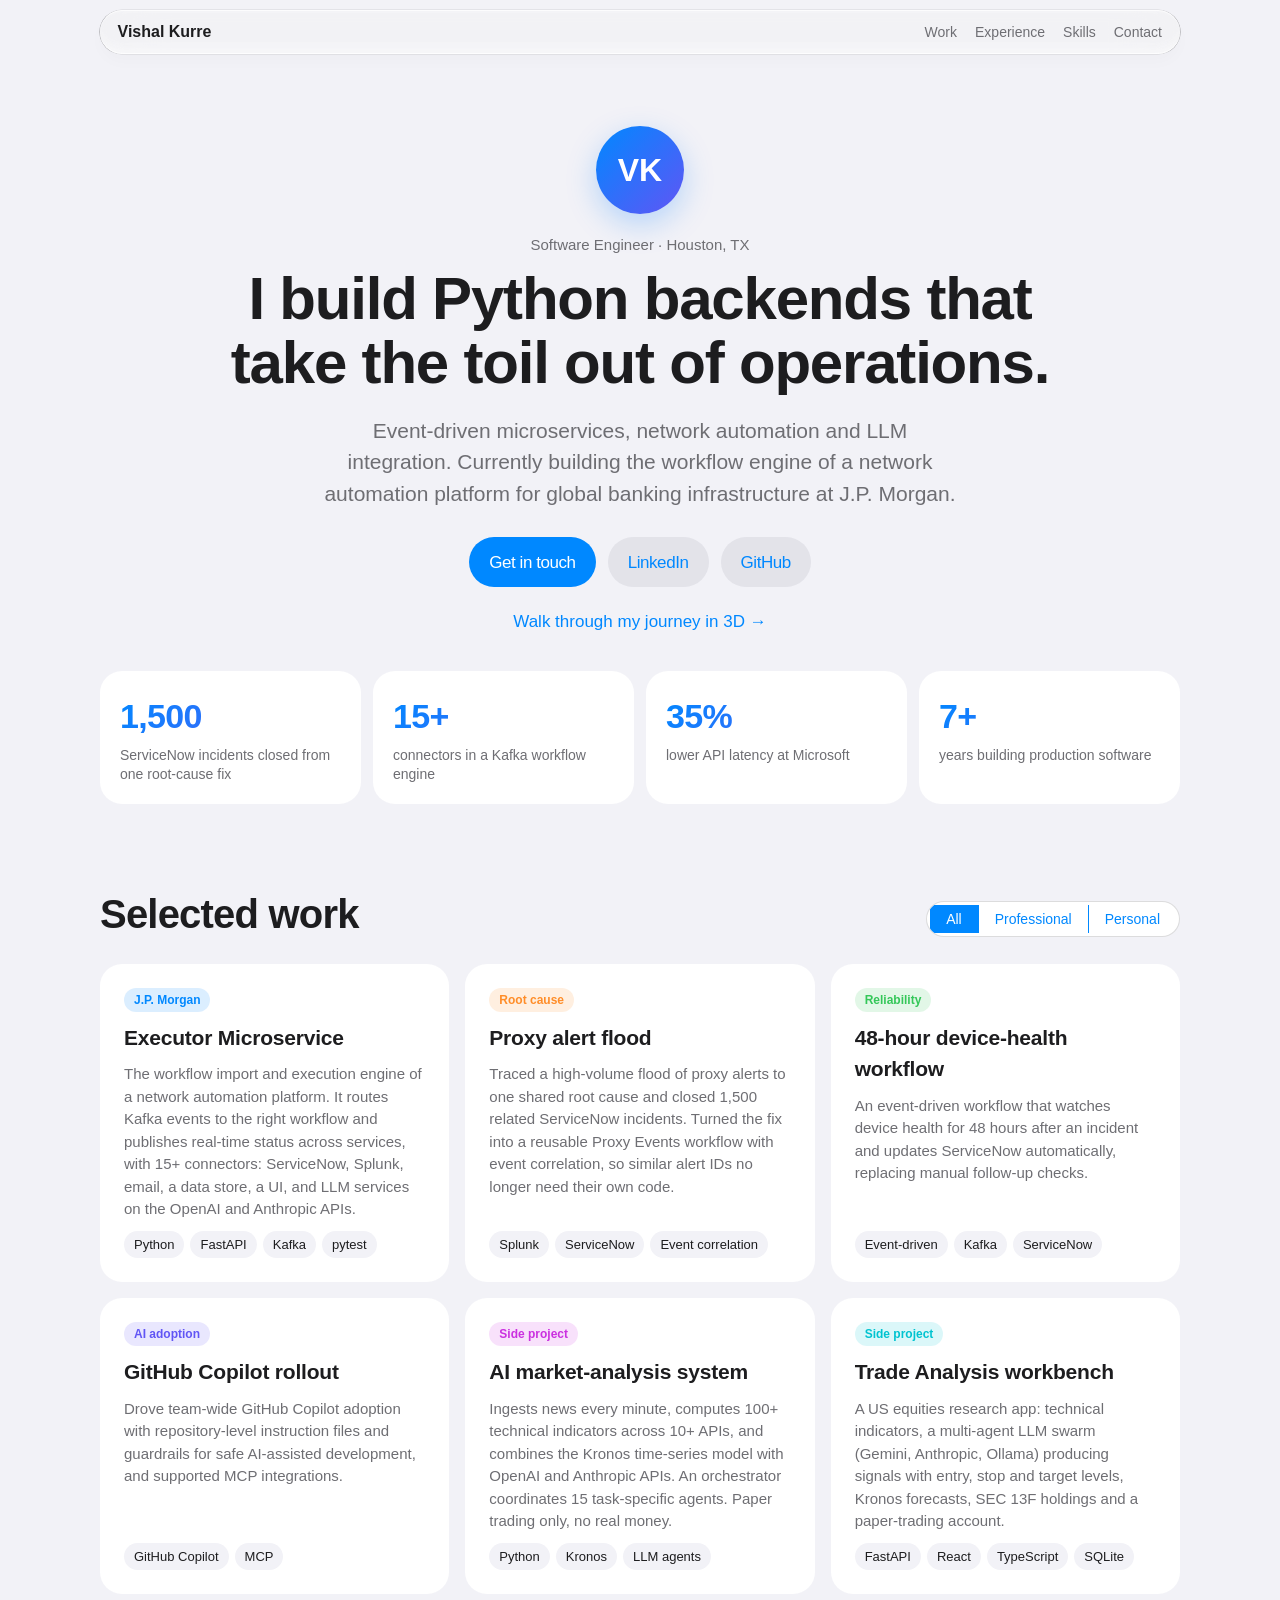
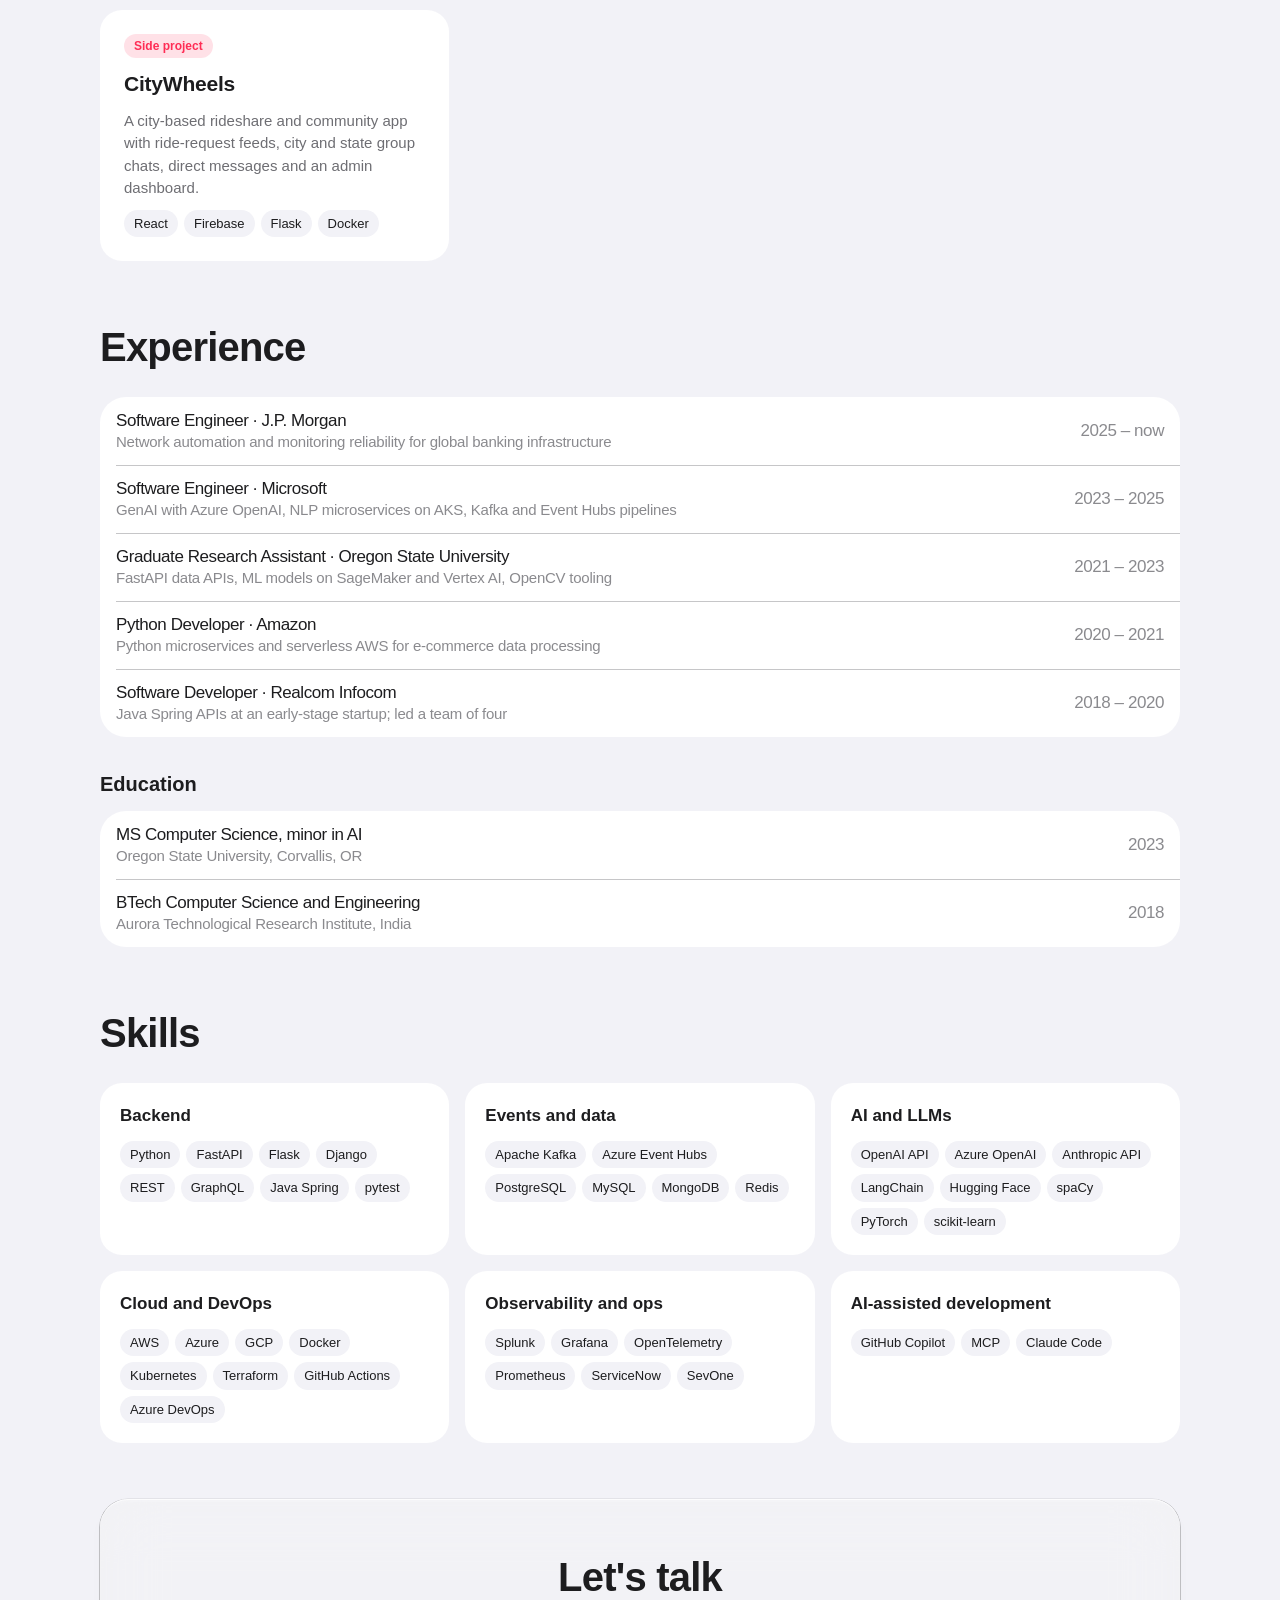
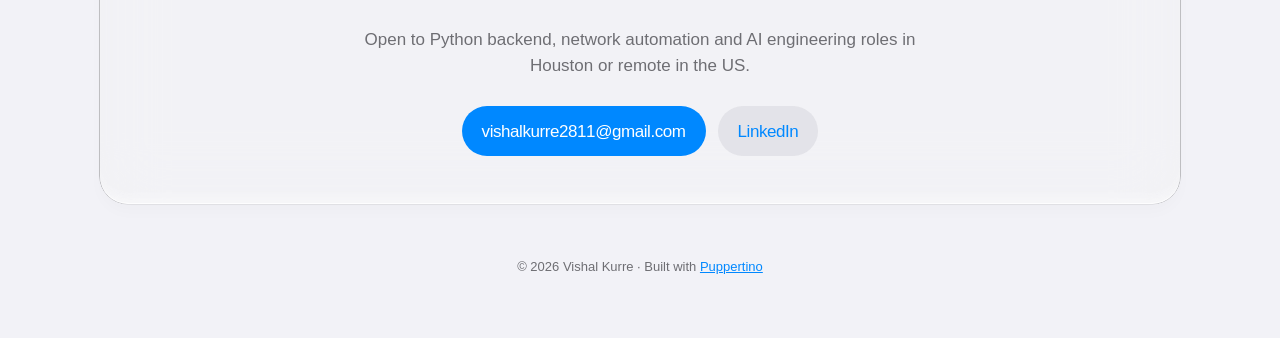
==== commit f8c50760: "Add 3D journey page and link it from the home page Co-Authored-By: Claude Opus 5.5 <noreply@anthropi" ====
--- a/index.html
+++ b/index.html
@@ -45,6 +45,7 @@
         <a class="p-button p-button-secondary p-button-touch-large" href="https://www.linkedin.com/in/vishal-pradh/" target="_blank" rel="noopener">LinkedIn</a>
         <a class="p-button p-button-tinted p-button-touch-large" href="https://github.com/VishalKurre2811" target="_blank" rel="noopener">GitHub</a>
       </div>
+      <a class="journey-link" href="journey/">Walk through my journey in 3D →</a>
     </section>
 
     <!-- Impact numbers -->
--- a/assets/styles.css
+++ b/assets/styles.css
@@ -111,6 +111,15 @@
   gap: 12px;
   margin-top: 28px;
 }
+
+.journey-link {
+  display: inline-block;
+  margin-top: 22px;
+  font-size: 17px;
+  font-weight: 500;
+  text-decoration: none;
+}
+.journey-link:hover { text-decoration: underline; }
 
 /* Stats */
 .stats {
